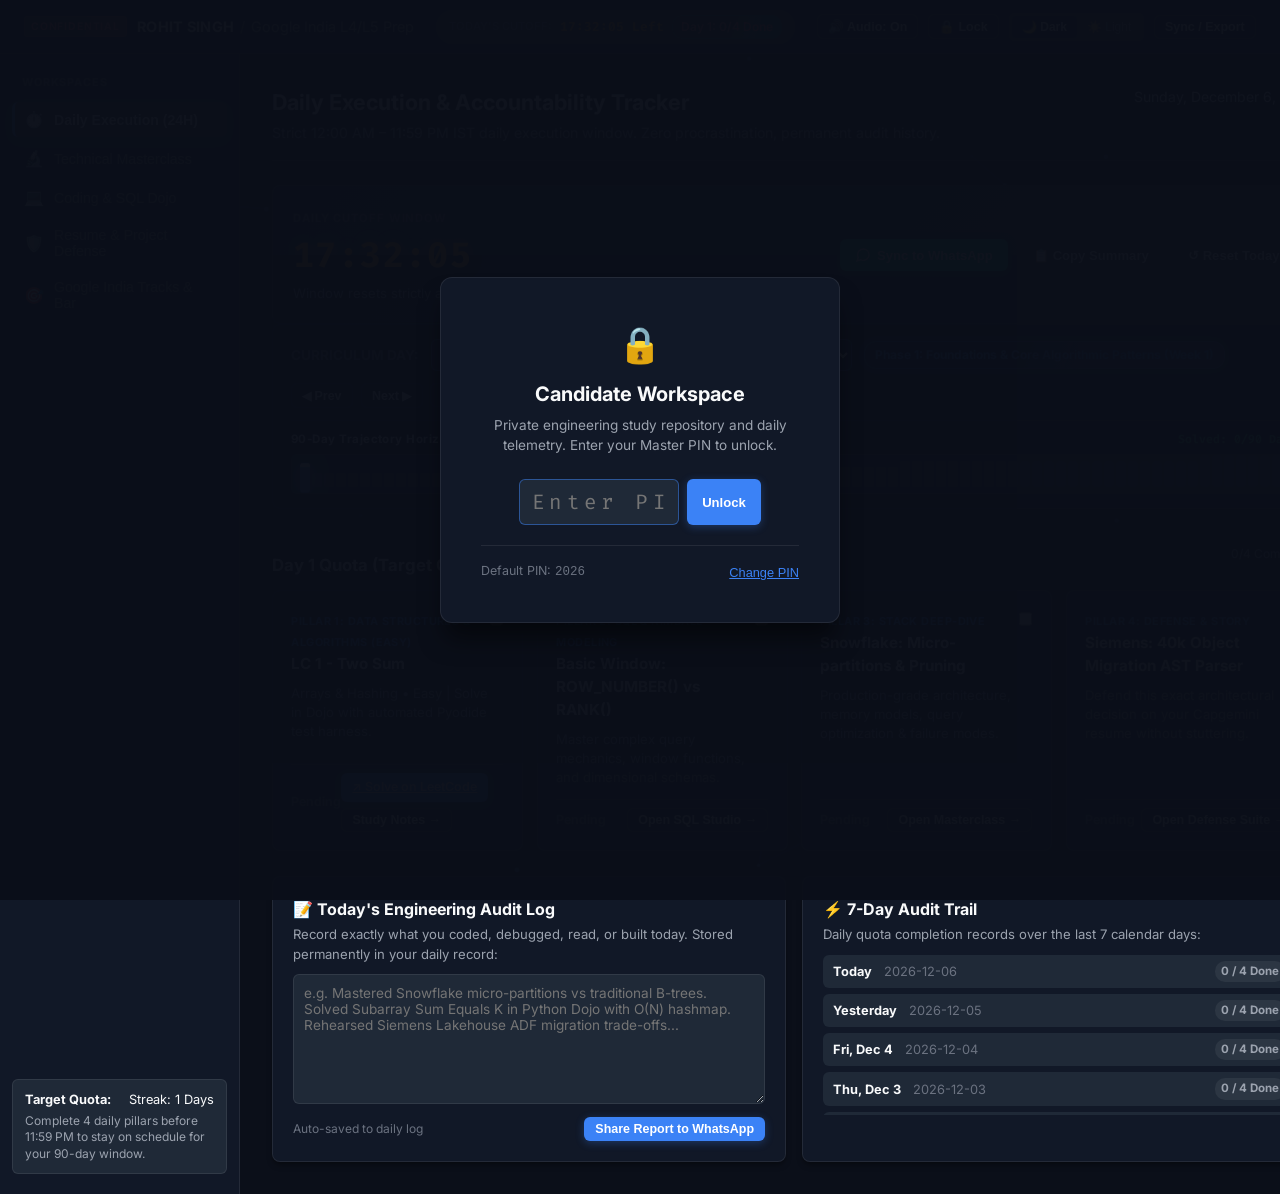
==== google-l5-prep/index.html @ acd35969 "feat: add innovative ambient mesh canvas, 3D card tilt & spotlight physics, magnetic buttons, Web Au" ====
<!DOCTYPE html>
<html lang="en">
<head>
  <meta charset="UTF-8">
  <meta name="viewport" content="width=device-width, initial-scale=1.0">
  <title>Engineering Workspace & Google India Prep | Confidential</title>
  <meta name="description" content="Confidential Data Engineering Preparation & Daily Accountability Workspace.">
  <link rel="preconnect" href="https://fonts.googleapis.com">
  <link rel="preconnect" href="https://fonts.gstatic.com" crossorigin>
  <link href="https://fonts.googleapis.com/css2?family=Fira+Code:wght@400;500;600&family=Inter:wght@400;500;600;700&display=swap" rel="stylesheet">
  <link rel="stylesheet" href="css/styles.css">
</head>
<body class="theme-dark">

  <!-- 🌌 HIGH-PERFORMANCE INTERACTIVE AMBIENT MESH & PARTICLES CANVAS -->
  <canvas id="ambientMeshCanvas" class="ambient-mesh-canvas"></canvas>
  <canvas id="burstFxCanvas" class="burst-fx-canvas"></canvas>

  <!-- 🔒 MINIMALIST SECURITY GATE (Client-Side Master PIN) -->
  <div id="securityGateModal" class="security-overlay" style="display:none;">
    <div class="security-card">
      <div class="security-lock-icon">🔒</div>
      <h1 class="security-title">Candidate Workspace</h1>
      <p class="security-desc">Private engineering study repository and daily telemetry. Enter your Master PIN to unlock.</p>
      
      <div class="pin-entry-row">
        <input type="password" id="inputSecurityPin" class="security-pin-input" maxlength="8" placeholder="Enter PIN" autocomplete="off" autofocus />
        <button class="btn btn-primary" id="btnUnlockPortal" onclick="app.submitSecurityPin()">Unlock</button>
      </div>
      <div id="pinErrorMessage" class="pin-error-text" style="display:none;">Invalid Master PIN. Please try again.</div>

      <div class="security-footer-row">
        <span>Default PIN: <code>2026</code></span>
        <button class="text-link-btn" onclick="app.changeMasterPin()">Change PIN</button>
      </div>
    </div>
  </div>

  <!-- Top Application Bar -->
  <header class="topbar">
    <div class="brand">
      <div class="brand-badge">CONFIDENTIAL</div>
      <div class="brand-text">
        <span class="brand-title">ROHIT SINGH</span>
        <span class="brand-sep">/</span>
        <span class="brand-sub">Google India L4/L5 Prep</span>
      </div>
    </div>

    <div class="topbar-center">
      <div class="accountability-clock-pill" title="Daily Cutoff: 11:59:59 PM IST">
        <span class="clock-label">TODAY'S CUTOFF:</span>
        <span class="clock-time" id="topbarCountdownClock">--:--:--</span>
        <span class="clock-status" id="topbarTargetStatus">0/4 Done</span>
      </div>
    </div>

    <div class="topbar-actions">
      <button class="btn btn-sm btn-outline btn-magnetic sound-toggle-btn" id="btnSoundToggle" onclick="app.toggleSound()" title="Toggle Web Audio Haptics">
        🔊 Audio: On
      </button>

      <button class="btn btn-sm btn-outline btn-magnetic" id="btnQuickLock" onclick="app.lockApp()" title="Instantly Lock Screen (Disguise Tab)">
        🔒 Lock
      </button>

      <div class="theme-toggle-group">
        <button class="theme-btn active" id="btnThemeDark" onclick="app.setTheme('dark')">🌙 Dark</button>
        <button class="theme-btn" id="btnThemeLight" onclick="app.setTheme('light')">☀️ Light</button>
      </div>

      <button class="btn btn-sm btn-outline btn-magnetic" id="btnSyncModal" title="Backup or Restore Progress">
        Sync / Export
      </button>
    </div>
  </header>

  <!-- Main App Layout -->
  <div class="app-layout">
    <!-- Sidebar Navigation (5 Clean Workspaces) -->
    <aside class="sidebar">
      <nav class="nav-menu">
        <div class="nav-indicator-pill" id="navIndicatorPill"></div>
        <div class="nav-label">WORKSPACES</div>
        <button class="nav-item active" data-tab="tracker">
          <span class="nav-icon">⏱️</span>
          <span>Daily Execution (24H)</span>
        </button>
        <button class="nav-item" data-tab="curriculum">
          <span class="nav-icon">🔬</span>
          <span>Technical Masterclass</span>
        </button>
        <button class="nav-item" data-tab="practice">
          <span class="nav-icon">💻</span>
          <span>Coding & SQL Dojo</span>
        </button>
        <button class="nav-item" data-tab="defense">
          <span class="nav-icon">🛡️</span>
          <span>Resume & Project Defense</span>
        </button>
        <button class="nav-item" data-tab="roles">
          <span class="nav-icon">🎯</span>
          <span>Google India Tracks & Bar</span>
        </button>
      </nav>

      <div class="sidebar-footer">
        <div class="footer-accountability-card">
          <div class="footer-accountability-header">
            <strong>Target Quota:</strong>
            <span id="footerStreakDisplay">Streak: 1 Day</span>
          </div>
          <p class="footer-accountability-text">Complete 4 daily pillars before 11:59 PM to stay on schedule for your 90-day window.</p>
        </div>
      </div>
    </aside>

    <!-- Main Content Area -->
    <main class="main-content">

      <!-- ==================================================== -->
      <!-- 1. WORKSPACE: DAILY 24H ACCOUNTABILITY & AUDIT -->
      <!-- ==================================================== -->
      <section id="view-tracker" class="content-view active">
        <div class="section-header">
          <div>
            <h1 class="section-title">Daily Execution & Accountability Tracker</h1>
            <p class="section-subtitle">Strict 12:00 AM – 11:59 PM IST daily execution window. Zero procrastination, permanent audit history.</p>
          </div>
          <div class="section-meta">
            <span class="status-indicator" id="trackerDateDisplay">Loading Date...</span>
          </div>
        </div>

        <!-- Accountability Hero Countdown -->
        <div class="card countdown-banner-card">
          <div class="countdown-banner-content">
            <div class="countdown-banner-meta">
              <span class="countdown-eyebrow">DAILY CUTOFF WINDOW</span>
              <h2 class="countdown-clock-digits" id="dailyCountdownClock">--:--:--</h2>
              <p class="countdown-clock-sub" id="countdownUrgencyMessage">Window resets strictly at 11:59:59 PM IST tonight.</p>
            </div>
            <div class="countdown-banner-actions">
              <button class="btn btn-whatsapp btn-magnetic" onclick="app.shareDailyProgressWhatsApp()" title="Sync Today's Progress to WhatsApp">
                <svg width="16" height="16" viewBox="0 0 24 24" fill="none" stroke="currentColor" stroke-width="2"><path d="M21 11.5a8.38 8.38 0 0 1-.9 3.8 8.5 8.5 0 0 1-7.6 4.7 8.38 8.38 0 0 1-3.8-.9L3 21l1.9-5.7a8.38 8.38 0 0 1-.9-3.8 8.5 8.5 0 0 1 4.7-7.6 8.38 8.38 0 0 1 3.8-.9h.5a8.48 8.48 0 0 1 8 8v.5z"></path></svg>
                <span>Sync to WhatsApp</span>
              </button>
              <button class="btn btn-outline btn-magnetic" onclick="app.copyDailySummary()">
                📋 Copy Summary
              </button>
              <button class="btn btn-outline btn-magnetic" onclick="app.resetTodayTargets()">
                ↺ Reset Today
              </button>
            </div>
          </div>
        </div>

        <!-- 90-Day Interactive Progression Bar & Trajectory Horizon -->
        <div class="day-selector-card">
          <div class="day-selector-top-row">
            <div class="day-selector-left">
              <span style="font-weight: 700; font-size: 0.85rem; color: var(--text-subtle);">CURRICULUM DAY:</span>
              <select id="daySelectDropdown" class="day-select-dropdown" onchange="app.changeSelectedDay(this.value)">
                <!-- Days 1 to 90 options populated dynamically -->
              </select>
              <span class="phase-pill-badge" id="currentPhaseBadge">Phase 1: Foundations (Week 1)</span>
            </div>
            <div class="day-selector-nav">
              <button class="btn btn-sm btn-outline btn-magnetic" id="btnPrevDay" onclick="app.navigateDay(-1)" title="Previous Day">◀ Prev</button>
              <button class="btn btn-sm btn-outline btn-magnetic" id="btnNextDay" onclick="app.navigateDay(1)" title="Next Day">Next ▶</button>
              <button class="btn btn-sm btn-outline btn-magnetic" onclick="app.jumpToCurrentDay()">Today</button>
            </div>
          </div>
          <!-- 90-Day Interactive Horizon Track -->
          <div class="horizon-track-wrapper">
            <div class="horizon-track-header">
              <span class="horizon-title">90-Day Trajectory Horizon <span class="horizon-hint">(Hover or click any node to fast-travel)</span></span>
              <span class="horizon-stats" id="horizonStats">Solved: 0/90 Days</span>
            </div>
            <div class="horizon-timeline-container" id="horizonTimelineContainer">
              <!-- Rendered dynamically -->
            </div>
          </div>
        </div>

        <!-- 4 Daily Mandatory Pillars -->
        <div style="display:flex; justify-content:space-between; align-items:center; margin-bottom: 0.75rem;">
          <h2 class="subsection-title" id="dailyPillarsHeader" style="margin-bottom:0;">Day 1 Quota (Target Completion Before 11:59 PM)</h2>
          <span style="font-size:0.75rem; color:var(--text-subtle);" id="dayCompletionSummary">0/4 Completed</span>
        </div>
        <div class="pillars-grid">
          <!-- Pillar 1 -->
          <div class="pillar-card" id="pillarCard1">
            <div class="pillar-top">
              <div>
                <span class="pillar-category" id="pillarCategory1">Pillar 1: Data Structures & Algorithms</span>
                <h3 class="pillar-title" id="pillarTitle1">LC 1 - Two Sum</h3>
              </div>
              <input type="checkbox" id="checkPillar1" class="pillar-check" onchange="app.togglePillar(1)">
            </div>
            <p class="pillar-desc" id="pillarDesc1">Arrays & Hashing • Easy | Fundamental lookup pattern for in-memory joins.</p>
            <div class="pillar-bottom">
              <span class="pillar-state" id="pillarStatus1">Pending</span>
              <div style="display:flex; gap:6px; flex-wrap:wrap;">
                <a id="pillarLeetCodeBtn1" href="https://leetcode.com/problems/two-sum/" target="_blank" rel="noopener noreferrer" class="btn btn-sm btn-primary">↗ Solve on LeetCode</a>
                <button class="btn btn-sm btn-outline" onclick="app.openDojoForCurrentDay()">Study Notes →</button>
              </div>
            </div>
          </div>

          <!-- Pillar 2 -->
          <div class="pillar-card" id="pillarCard2">
            <div class="pillar-top">
              <div>
                <span class="pillar-category" id="pillarCategory2">Pillar 2: SQL & Kimball Modeling</span>
                <h3 class="pillar-title" id="pillarTitle2">User Sessionization</h3>
              </div>
              <input type="checkbox" id="checkPillar2" class="pillar-check" onchange="app.togglePillar(2)">
            </div>
            <p class="pillar-desc" id="pillarDesc2">Window Functions | LAG + Cumulative SUM 30-min inactivity session boundary detection.</p>
            <div class="pillar-bottom">
              <span class="pillar-state" id="pillarStatus2">Pending</span>
              <button class="btn btn-sm btn-outline" onclick="app.openSqlForCurrentDay()">Open SQL Studio →</button>
            </div>
          </div>

          <!-- Pillar 3 -->
          <div class="pillar-card" id="pillarCard3">
            <div class="pillar-top">
              <div>
                <span class="pillar-category" id="pillarCategory3">Pillar 3: Stack Deep-Dive</span>
                <h3 class="pillar-title" id="pillarTitle3">Snowflake: Micro-partitions & Pruning</h3>
              </div>
              <input type="checkbox" id="checkPillar3" class="pillar-check" onchange="app.togglePillar(3)">
            </div>
            <p class="pillar-desc" id="pillarDesc3">First-principles storage architecture: 50-500MB immutable columnar storage & metadata skipping.</p>
            <div class="pillar-bottom">
              <span class="pillar-state" id="pillarStatus3">Pending</span>
              <button class="btn btn-sm btn-outline" onclick="app.switchTab('curriculum')">Open Masterclass →</button>
            </div>
          </div>

          <!-- Pillar 4 -->
          <div class="pillar-card" id="pillarCard4">
            <div class="pillar-top">
              <div>
                <span class="pillar-category" id="pillarCategory4">Pillar 4: Defense & Story</span>
                <h3 class="pillar-title" id="pillarTitle4">Siemens: 40k Object Migration AST Parser</h3>
              </div>
              <input type="checkbox" id="checkPillar4" class="pillar-check" onchange="app.togglePillar(4)">
            </div>
            <p class="pillar-desc" id="pillarDesc4">Defend automated Python AST SQL translation, schema drift CI/CD, and zero-loss cutover.</p>
            <div class="pillar-bottom">
              <span class="pillar-state" id="pillarStatus4">Pending</span>
              <button class="btn btn-sm btn-outline" onclick="app.switchTab('defense')">Open Defense Suite →</button>
            </div>
          </div>
        </div>

        <!-- Daily Work Log & 7-Day Audit -->
        <div class="tracker-audit-split">
          <div class="card">
            <h3 class="card-title">📝 Today's Engineering Audit Log</h3>
            <p class="card-desc">Record exactly what you coded, debugged, read, or built today. Stored permanently in your daily record:</p>
            <textarea class="audit-textarea" id="dailyLogNotesInput" placeholder="e.g. Mastered Snowflake micro-partitions vs traditional B-trees. Solved Subarray Sum Equals K in Python Dojo with O(N) hashmap. Rehearsed Siemens Lakehouse ADF migration trade-offs..." oninput="app.saveDailyLogNotes()"></textarea>
            <div class="audit-textarea-footer">
              <span class="audit-save-indicator" id="dailyLogSaveStatus">Auto-saved to daily log</span>
              <button class="btn btn-sm btn-primary" onclick="app.shareDailyProgressWhatsApp()">Share Report to WhatsApp</button>
            </div>
          </div>

          <div class="card">
            <h3 class="card-title">⚡ 7-Day Audit Trail</h3>
            <p class="card-desc">Daily quota completion records over the last 7 calendar days:</p>
            <div class="audit-history-list" id="accountabilityHistoryList"></div>
          </div>
        </div>
      </section>

      <!-- ==================================================== -->
      <!-- 2. WORKSPACE: TECHNICAL MASTERCLASS (THE REAL STACK) -->
      <!-- ==================================================== -->
      <section id="view-curriculum" class="content-view">
        <div class="section-header">
          <div>
            <h1 class="section-title">Core Technical Masterclass (Defend Your Actual Stack)</h1>
            <p class="section-subtitle">Deep, production-grade first-principles architecture. Understand memory, storage, query execution, and failure modes.</p>
          </div>
        </div>

        <!-- Masterclass Category Switcher -->
        <div class="category-pill-bar">
          <button class="cat-pill active" onclick="app.filterMasterclass('all')">All Modules</button>
          <button class="cat-pill" onclick="app.filterMasterclass('snowflake')">Snowflake Internals</button>
          <button class="cat-pill" onclick="app.filterMasterclass('spark')">Apache Spark & PySpark</button>
          <button class="cat-pill" onclick="app.filterMasterclass('azure')">Azure ADF & ADLS Gen2</button>
          <button class="cat-pill" onclick="app.filterMasterclass('gcp')">Google BigQuery & Dataflow</button>
          <button class="cat-pill" onclick="app.filterMasterclass('kimball')">Kimball Data Modeling</button>
        </div>

        <div class="masterclass-container" id="masterclassContainer"></div>
      </section>

      <!-- ==================================================== -->
      <!-- 3. WORKSPACE: CODING & SQL DOJO -->
      <!-- ==================================================== -->
      <section id="view-practice" class="content-view">
        <div class="section-header">
          <div>
            <h1 class="section-title">Google Coding & SQL Workbench</h1>
            <p class="section-subtitle">Curated Google LeetCode problem bank with direct links to official problems, optimal Python 3 solutions, and follow-up traps.</p>
          </div>
        </div>

        <!-- Practice Mode Switcher -->
        <div class="category-pill-bar" style="margin-bottom: 1.25rem;">
          <button class="cat-pill active" id="btnTabDsa" onclick="app.switchPracticeMode('dsa')">Python Algorithms (28 LeetCode Google)</button>
          <button class="cat-pill" id="btnTabSql" onclick="app.switchPracticeMode('sql')">Advanced SQL Studio (10 Challenges)</button>
          <button class="cat-pill" id="btnTabCurriculum" onclick="app.switchPracticeMode('curriculum')">🗓️ Full 90-Day Curriculum Map (Days 1–90)</button>
        </div>

        <!-- Python DSA Workbench -->
        <div id="practiceDsaWorkspace" class="workbench-split">
          <div class="workbench-list-panel">
            <div style="margin-bottom: 10px;">
              <select id="dsaCategoryFilter" class="day-select-dropdown" style="width:100%; font-size:0.78rem;" onchange="app.filterDsaByCategory(this.value)">
                <option value="all">All Patterns (28 Problems)</option>
                <option value="Arrays & Hashing">Arrays & Hashing (4)</option>
                <option value="Prefix Sums">Prefix Sums (1)</option>
                <option value="Two Pointers">Two Pointers (3)</option>
                <option value="Sliding Window">Sliding Window (3)</option>
                <option value="Stack">Stack & Monotonic Stack (3)</option>
                <option value="Binary Search">Binary Search (2)</option>
                <option value="Linked List">Linked List (4)</option>
                <option value="Design & Data Structures">Design & Cache (1)</option>
                <option value="Intervals">Intervals (2)</option>
                <option value="Heaps">Heaps & Priority Queues (2)</option>
                <option value="Graphs & DAGs">Graphs & DAGs (3)</option>
                <option value="Dynamic Programming">Dynamic Programming (1)</option>
              </select>
            </div>
            <div id="dsaProblemList"></div>
          </div>
          <div class="workbench-editor-panel" id="dsaWorkspace">
            <div class="empty-state">Select a problem on the left to begin coding.</div>
          </div>
        </div>

        <!-- SQL Workbench -->
        <div id="practiceSqlWorkspace" class="workbench-split" style="display:none;">
          <div class="workbench-list-panel" id="sqlProblemList"></div>
          <div class="workbench-editor-panel" id="sqlWorkspace">
            <div class="empty-state">Select an SQL challenge on the left.</div>
          </div>
        </div>

        <!-- 90-Day Curriculum Matrix View -->
        <div id="practiceCurriculumWorkspace" style="display:none;">
          <div class="curriculum-filter-bar">
            <input type="text" id="curriculumSearchInput" class="curriculum-search-input" placeholder="Search by LeetCode problem, SQL topic, or keyword..." oninput="app.filterCurriculumTable()">
            <div style="display:flex; gap:8px; flex-wrap:wrap;">
              <button class="cat-pill active" id="btnPhaseAll" onclick="app.filterCurriculumPhase('all')">All 90 Days</button>
              <button class="cat-pill" id="btnPhase1" onclick="app.filterCurriculumPhase(1)">Phase 1 (1–25)</button>
              <button class="cat-pill" id="btnPhase2" onclick="app.filterCurriculumPhase(2)">Phase 2 (26–50)</button>
              <button class="cat-pill" id="btnPhase3" onclick="app.filterCurriculumPhase(3)">Phase 3 (51–75)</button>
              <button class="cat-pill" id="btnPhase4" onclick="app.filterCurriculumPhase(4)">Phase 4 (76–90)</button>
            </div>
          </div>
          <div class="curriculum-table-container">
            <table class="curriculum-table">
              <thead>
                <tr>
                  <th style="width:50px;">Day</th>
                  <th style="width:120px;">Phase</th>
                  <th>LeetCode Target & Pattern</th>
                  <th>SQL Challenge</th>
                  <th>Lakehouse / System Design</th>
                  <th style="width:100px;">Action</th>
                </tr>
              </thead>
              <tbody id="curriculumTableBody"></tbody>
            </table>
          </div>
        </div>
      </section>

      <!-- ==================================================== -->
      <!-- 4. WORKSPACE: RESUME & PROJECT DEFENSE -->
      <!-- ==================================================== -->
      <section id="view-defense" class="content-view">
        <div class="section-header">
          <div>
            <h1 class="section-title">Google ATS Resume & Real Project Defense</h1>
            <p class="section-subtitle">1-Page Google ATS formatted resume and rigorous technical interview defense scripts for Siemens Energy and Coca-Cola.</p>
          </div>
          <button class="btn btn-sm btn-outline" onclick="app.copyAtsResumeText()">Copy 1-Page ATS Resume</button>
        </div>

        <div class="defense-split">
          <!-- Left: 1-Page Google ATS Resume Paper -->
          <div class="card resume-card">
            <h2 class="card-title">Rohit Singh — 1-Page Google ATS Resume</h2>
            <p class="card-desc">Formatted with Google's official XYZ formula. Zero fluff, quantifiable metrics.</p>

            <div class="ats-paper" id="atsResumePaper">
              <div class="ats-header">
                <h2 class="ats-name">ROHIT SINGH</h2>
                <div class="ats-contact">
                  <span>Bengaluru, India</span> • 
                  <span>rohitsingh.dev@gmail.com</span> • 
                  <span>linkedin.com/in/rohit-singh</span> • 
                  <span>github.com/rohitgit1</span>
                </div>
              </div>

              <div class="ats-section">
                <div class="ats-section-title">PROFESSIONAL SUMMARY</div>
                <p class="ats-text">Cloud & Big Data Engineer with 4+ years architecting enterprise analytical lakehouses, distributed data pipelines, and petabyte-scale cloud warehouses across Azure, Snowflake, Databricks, and GCP. Proven track record migrating 40,000+ database objects, cutting pipeline compute costs by 32%, and accelerating BI query SLAs by 85%.</p>
              </div>

              <div class="ats-section">
                <div class="ats-section-title">TECHNICAL SKILLS</div>
                <div class="ats-skills-line"><strong>Languages:</strong> Python (PySpark, Pandas, NumPy), SQL (Snowflake, BigQuery, PostgreSQL), Bash</div>
                <div class="ats-skills-line"><strong>Cloud & Big Data:</strong> Apache Spark, Databricks, Google BigQuery, Snowflake, Azure Data Factory (ADF), Cloud Composer (Airflow), GCS, ADLS Gen2</div>
                <div class="ats-skills-line"><strong>Data Engineering:</strong> Kimball Star Schema, SCD Type 1/2, Dataform, dbt Cloud, CI/CD, Partition Pruning, Key Salting</div>
              </div>

              <div class="ats-section">
                <div class="ats-section-title">WORK EXPERIENCE</div>
                <div class="ats-job-header">
                  <strong>Capgemini India</strong> — <em>Associate Consultant (Insights & Data)</em>
                  <span class="ats-date">Aug 2021 – Present</span>
                </div>

                <div class="ats-project-subhead">Project 1: Siemens Energy — Next-Gen Analytics Lakehouse (Azure Databricks + Snowflake)</div>
                <ul class="ats-bullet-list">
                  <li>Migrated 40,000+ database objects and 250+ analytical schemas from legacy SAP HANA/SQL Server to Snowflake using automated Python AST parsers and CI/CD pipelines with zero data loss.</li>
                  <li>Engineered multi-hop Bronze-to-Silver PySpark pipelines on Azure Databricks processing 15M+ daily supply-chain events with automated schema drift detection.</li>
                  <li>Reduced monthly Databricks compute costs by 32% ($14,000/mo savings) by tuning shuffle partitions, enabling Adaptive Query Execution (AQE), and mitigating join skew with key salting.</li>
                  <li>Architected Snowflake cluster keys on high-cardinality transaction tables, reducing average executive dashboard query latency from 28s to 3.2s via 88% micro-partition pruning.</li>
                </ul>

                <div class="ats-project-subhead" style="margin-top:10px;">Project 2: The Coca-Cola Company — Global BI Migration & Ingestion Framework</div>
                <ul class="ats-bullet-list">
                  <li>Architected metadata-driven ingestion framework using Azure Data Factory (ADF) orchestrating 40+ parameterized pipelines ingesting 12TB+ monthly commercial sales data.</li>
                  <li>Engineered modular 3-tier dbt Cloud transformation models (Staging, Intermediate, Marts) implementing Kimball dimensional Star Schemas and automated schema tests.</li>
                  <li>Automated daily pipeline monitoring and alert webhooks via Azure Monitor and Python, slashing pipeline MTTR (Mean Time to Resolution) from 4 hours to under 25 minutes.</li>
                </ul>
              </div>

              <div class="ats-section">
                <div class="ats-section-title">EDUCATION</div>
                <div class="ats-job-header">
                  <strong>Pranveer Singh Institute of Technology (PSIT), Kanpur</strong>
                  <span class="ats-date">2017 – 2021</span>
                </div>
                <div class="ats-text">Bachelor of Technology (B.Tech) in Computer Science & Engineering</div>
              </div>
            </div>
          </div>

          <!-- Right: Project Interrogation Defense Q&A -->
          <div class="card defense-card">
            <h2 class="card-title">Interviewer Technical Defense Scripts</h2>
            <p class="card-desc">Exact questions interviewers ask to probe if you understand the internals or just used the tools:</p>
            <div id="projectDefenseContainer" class="defense-qa-container"></div>
          </div>
        </div>
      </section>

      <!-- ==================================================== -->
      <!-- 5. WORKSPACE: GOOGLE INDIA TRACKS & EVALUATION BAR -->
      <!-- ==================================================== -->
      <section id="view-roles" class="content-view">
        <div class="section-header">
          <div>
            <h1 class="section-title">Google India Hiring Tracks & Evaluation Criteria</h1>
            <p class="section-subtitle">Real, factual breakdown of roles matching a 4-year data consultant background in Bangalore, Hyderabad, Pune, and Gurgaon.</p>
          </div>
        </div>

        <div class="roles-clean-grid" id="rolesCleanGrid"></div>
      </section>

    </main>
  </div>

  <!-- Sync & Backup Modal -->
  <div class="modal-backdrop" id="syncModal">
    <div class="modal-box">
      <div class="modal-header">
        <h2 class="modal-title">Sync & Export Workspace State</h2>
        <button class="modal-close" id="btnCloseSyncModal">&times;</button>
      </div>
      <div class="modal-body">
        <p class="card-desc">Transfer your solved problems, daily notes, and audit history between your corporate office laptop and personal machine without external servers.</p>
        
        <div class="sync-actions-grid">
          <div class="sync-action-box">
            <h3>Export Progress</h3>
            <p>Download your entire state as a lightweight JSON file.</p>
            <button class="btn btn-primary" id="btnExportJson">Download Backup JSON</button>
          </div>

          <div class="sync-action-box">
            <h3>Import Progress</h3>
            <p>Restore state from a previously saved JSON export.</p>
            <input type="file" id="importFileInput" accept=".json" style="display: none;">
            <button class="btn btn-outline" id="btnTriggerImport">Choose File & Restore</button>
          </div>
        </div>
      </div>
    </div>
  </div>

  <!-- Scripts -->
  <script src="js/data.js"></script>
  <script src="js/app.js"></script>
</body>
</html>
---- google-l5-prep/css/styles.css ----
/* Google India Engineering Workspace & Career Preparation Portal */
/* Design Philosophy: Minimalist, High-Density, Zero-Distraction, Production-Grade */

:root {
  --font-sans: 'Inter', -apple-system, BlinkMacSystemFont, 'Segoe UI', Roboto, sans-serif;
  --font-mono: 'Fira Code', monospace;

  /* Theme Defaults (Dark Mode: Deep Slate / Zinc) */
  --bg-base: #0b0f19;
  --bg-surface: #111827;
  --bg-surface-elevated: #1f2937;
  --bg-surface-hover: #374151;
  --border-subtle: rgba(255, 255, 255, 0.08);
  --border-active: rgba(59, 130, 246, 0.5);

  --text-main: #f9fafb;
  --text-muted: #9ca3af;
  --text-subtle: #6b7280;

  --accent-blue: #3b82f6;
  --accent-green: #10b981;
  --accent-yellow: #f59e0b;
  --accent-red: #ef4444;

  --radius-sm: 6px;
  --radius-md: 8px;
  --radius-lg: 12px;

  --shadow-card: 0 4px 6px -1px rgba(0, 0, 0, 0.3), 0 2px 4px -2px rgba(0, 0, 0, 0.3);
  --code-bg: #030712;
  --code-text: #67e8f9;
}

/* ☀️ Premier Light Theme */
body.theme-light {
  --bg-base: #f8fafc;
  --bg-surface: #ffffff;
  --bg-surface-elevated: #f1f5f9;
  --bg-surface-hover: #e2e8f0;
  --border-subtle: rgba(0, 0, 0, 0.08);
  --border-active: rgba(37, 99, 235, 0.5);

  --text-main: #0f172a;
  --text-muted: #475569;
  --text-subtle: #94a3b8;

  --accent-blue: #2563eb;
  --accent-green: #059669;
  --accent-yellow: #d97706;
  --accent-red: #dc2626;

  --shadow-card: 0 1px 3px 0 rgba(0, 0, 0, 0.05), 0 1px 2px -1px rgba(0, 0, 0, 0.05);
  --code-bg: #1e293b;
  --code-text: #7dd3fc;
}

* {
  box-sizing: border-box;
  margin: 0;
  padding: 0;
}

body {
  font-family: var(--font-sans);
  background-color: var(--bg-base);
  color: var(--text-main);
  line-height: 1.5;
  font-size: 14px;
  -webkit-font-smoothing: antialiased;
  overflow-x: hidden;
  position: relative;
}

/* 🌌 Ambient Interactive Mesh & Particles Canvas */
.ambient-mesh-canvas {
  position: fixed;
  top: 0;
  left: 0;
  width: 100vw;
  height: 100vh;
  pointer-events: none;
  z-index: 0;
  opacity: 0.85;
  transition: opacity 0.5s ease;
}

body.theme-light .ambient-mesh-canvas {
  opacity: 0.4;
}

/* 🎆 Full-Screen Milestone Celebration FX Canvas */
.burst-fx-canvas {
  position: fixed;
  top: 0;
  left: 0;
  width: 100vw;
  height: 100vh;
  pointer-events: none;
  z-index: 10000;
}

/* Holographic Shimmer Keyframes */
@keyframes holoShimmerSweep {
  0% { background-position: -200% 0; }
  100% { background-position: 200% 0; }
}

@keyframes pulseGlowRing {
  0%, 100% {
    box-shadow: 0 0 0 0 rgba(59, 130, 246, 0.4);
  }
  50% {
    box-shadow: 0 0 0 5px rgba(59, 130, 246, 0);
  }
}

@keyframes cardCascadeIn {
  0% {
    opacity: 0;
    transform: translateY(16px) scale(0.985);
  }
  100% {
    opacity: 1;
    transform: translateY(0) scale(1);
  }
}

/* --- Topbar --- */
.topbar {
  display: flex;
  justify-content: space-between;
  align-items: center;
  height: 54px;
  padding: 0 1.5rem;
  background-color: var(--bg-surface);
  border-bottom: 1px solid var(--border-subtle);
  position: sticky;
  top: 0;
  z-index: 50;
  backdrop-filter: blur(8px);
}

.brand {
  display: flex;
  align-items: center;
  gap: 10px;
}

.brand-badge {
  font-size: 0.65rem;
  font-weight: 700;
  letter-spacing: 0.08em;
  padding: 2px 6px;
  border-radius: 4px;
  background-color: rgba(239, 68, 68, 0.15);
  background-image: linear-gradient(110deg, transparent 20%, rgba(239, 68, 68, 0.3) 45%, transparent 70%);
  background-size: 200% 100%;
  animation: holoShimmerSweep 5s infinite linear;
  color: #f87171;
  border: 1px solid rgba(239, 68, 68, 0.3);
}

.brand-text {
  display: flex;
  align-items: center;
  gap: 6px;
  font-size: 0.9rem;
}

.brand-title {
  font-weight: 700;
  letter-spacing: 0.02em;
}

.brand-sep {
  color: var(--text-subtle);
}

.brand-sub {
  color: var(--text-muted);
}

.accountability-clock-pill {
  display: flex;
  align-items: center;
  gap: 8px;
  background-color: var(--bg-surface-elevated);
  border: 1px solid var(--border-subtle);
  padding: 4px 12px;
  border-radius: 20px;
  font-size: 0.8rem;
  animation: pulseGlowRing 3.5s infinite ease-in-out;
  transition: border-color 0.2s ease, box-shadow 0.2s ease;
}

.accountability-clock-pill:hover {
  border-color: var(--border-active);
  box-shadow: 0 0 15px rgba(59, 130, 246, 0.25);
}

.clock-label {
  color: var(--text-subtle);
  font-weight: 600;
  font-size: 0.7rem;
}

.clock-time {
  font-family: var(--font-mono);
  font-weight: 700;
  color: var(--accent-yellow);
}

.clock-status {
  background-color: rgba(16, 185, 129, 0.15);
  background-image: linear-gradient(110deg, transparent 20%, rgba(16, 185, 129, 0.3) 45%, transparent 70%);
  background-size: 200% 100%;
  animation: holoShimmerSweep 4s infinite linear;
  color: #34d399;
  padding: 2px 8px;
  border-radius: 10px;
  font-weight: 600;
  font-size: 0.75rem;
  border: 1px solid rgba(16, 185, 129, 0.25);
}

.topbar-actions {
  display: flex;
  align-items: center;
  gap: 10px;
}

.sound-toggle-btn {
  font-size: 0.75rem;
  padding: 4px 9px;
  transition: all 0.2s cubic-bezier(0.2, 0.8, 0.2, 1);
}

.sound-toggle-btn.muted {
  opacity: 0.65;
  border-color: rgba(239, 68, 68, 0.3);
  color: #f87171;
}

.theme-toggle-group {
  display: flex;
  background-color: var(--bg-surface-elevated);
  border: 1px solid var(--border-subtle);
  border-radius: var(--radius-sm);
  padding: 2px;
}

.theme-btn {
  background: none;
  border: none;
  color: var(--text-muted);
  padding: 4px 10px;
  font-size: 0.75rem;
  border-radius: 4px;
  cursor: pointer;
  transition: all 0.2s cubic-bezier(0.2, 0.8, 0.2, 1);
}

.theme-btn.active {
  background-color: var(--bg-surface);
  color: var(--text-main);
  font-weight: 600;
  box-shadow: 0 1px 4px rgba(0, 0, 0, 0.2);
}

/* --- Layout --- */
.app-layout {
  display: grid;
  grid-template-columns: 240px 1fr;
  min-height: calc(100vh - 54px);
  position: relative;
  z-index: 10;
}

/* --- Sidebar --- */
.sidebar {
  background-color: var(--bg-surface);
  border-right: 1px solid var(--border-subtle);
  display: flex;
  flex-direction: column;
  justify-content: space-between;
  padding: 1.25rem 0.75rem;
  position: relative;
  z-index: 10;
}

.nav-label {
  font-size: 0.68rem;
  font-weight: 700;
  letter-spacing: 0.08em;
  color: var(--text-subtle);
  padding: 0 10px 8px 10px;
}

.nav-menu {
  display: flex;
  flex-direction: column;
  gap: 4px;
  position: relative;
}

/* 🌊 Fluid Spring Navigation Indicator Pill */
.nav-indicator-pill {
  position: absolute;
  left: 0;
  width: 100%;
  height: 38px;
  background-color: var(--bg-surface-elevated);
  border-radius: var(--radius-sm);
  border-left: 3px solid var(--accent-blue);
  box-shadow: 0 4px 14px rgba(59, 130, 246, 0.15);
  pointer-events: none;
  transition: transform 0.35s cubic-bezier(0.34, 1.56, 0.64, 1), height 0.2s ease, opacity 0.2s ease;
  z-index: 0;
}

.nav-item {
  display: flex;
  align-items: center;
  gap: 10px;
  padding: 8px 12px;
  border-radius: var(--radius-sm);
  background: transparent !important;
  border: none;
  color: var(--text-muted);
  font-size: 0.88rem;
  font-weight: 500;
  text-align: left;
  cursor: pointer;
  transition: color 0.2s ease;
  position: relative;
  z-index: 1;
}

.nav-item:hover {
  color: var(--text-main);
}

.nav-item.active {
  color: var(--text-main);
  font-weight: 600;
  border-left: none;
}

.nav-icon {
  font-size: 1rem;
  transition: transform 0.25s cubic-bezier(0.34, 1.56, 0.64, 1);
}

.nav-item:hover .nav-icon {
  transform: scale(1.15) rotate(3deg);
}

.footer-accountability-card {
  background-color: var(--bg-surface-elevated);
  border: 1px solid var(--border-subtle);
  border-radius: var(--radius-sm);
  padding: 10px 12px;
}

.footer-accountability-header {
  display: flex;
  justify-content: space-between;
  font-size: 0.8rem;
  margin-bottom: 4px;
}

.footer-accountability-text {
  font-size: 0.75rem;
  color: var(--text-muted);
  line-height: 1.4;
}

/* --- Main Content --- */
.main-content {
  padding: 2rem;
  max-width: 1400px;
  margin: 0 auto;
  width: 100%;
}

.content-view {
  display: none;
}

.content-view.active {
  display: block;
}

/* --- Headers & Utilities --- */
.section-header {
  display: flex;
  justify-content: space-between;
  align-items: flex-start;
  margin-bottom: 1.5rem;
  padding-bottom: 1rem;
  border-bottom: 1px solid var(--border-subtle);
}

.section-title {
  font-size: 1.35rem;
  font-weight: 700;
  color: var(--text-main);
  margin-bottom: 4px;
}

.section-subtitle {
  font-size: 0.88rem;
  color: var(--text-muted);
}

.subsection-title {
  font-size: 1.05rem;
  font-weight: 700;
  color: var(--text-main);
  margin: 1.5rem 0 0.85rem 0;
}

.card {
  background-color: var(--bg-surface);
  border: 1px solid var(--border-subtle);
  border-radius: var(--radius-md);
  padding: 1.25rem;
  box-shadow: var(--shadow-card);
  position: relative;
  overflow: hidden;
  transition: transform 0.25s cubic-bezier(0.2, 0.8, 0.2, 1), box-shadow 0.25s ease, border-color 0.25s ease;
  transform-style: preserve-3d;
  will-change: transform;
}

/* 🔦 Cursor-Tracking Spotlight Sheen */
.card::before, .pillar-card::before, .footer-accountability-card::before, .dojo-problem-content::before {
  content: '';
  position: absolute;
  top: 0;
  left: 0;
  right: 0;
  bottom: 0;
  background: radial-gradient(400px circle at var(--mouse-x, -500px) var(--mouse-y, -500px), rgba(59, 130, 246, 0.12), transparent 75%);
  pointer-events: none;
  opacity: 0;
  transition: opacity 0.35s ease;
  z-index: 1;
}

.card:hover::before, .pillar-card:hover::before, .footer-accountability-card:hover::before, .dojo-problem-content:hover::before {
  opacity: 1;
}

body.theme-light .card::before, 
body.theme-light .pillar-card::before,
body.theme-light .footer-accountability-card::before {
  background: radial-gradient(400px circle at var(--mouse-x, -500px) var(--mouse-y, -500px), rgba(37, 99, 235, 0.08), transparent 70%);
}

.card-title {
  font-size: 1rem;
  font-weight: 700;
  color: var(--text-main);
  margin-bottom: 4px;
  position: relative;
  z-index: 2;
}

.card-desc {
  font-size: 0.82rem;
  color: var(--text-muted);
  margin-bottom: 10px;
  position: relative;
  z-index: 2;
}

/* --- Buttons & Micro-Interactions --- */
.btn {
  display: inline-flex;
  align-items: center;
  gap: 6px;
  padding: 7px 14px;
  border-radius: var(--radius-sm);
  font-size: 0.82rem;
  font-weight: 600;
  cursor: pointer;
  border: 1px solid transparent;
  transition: all 0.2s cubic-bezier(0.2, 0.8, 0.2, 1);
  position: relative;
  z-index: 2;
}

/* 🧲 Magnetic Button Physics */
.btn-magnetic {
  transition: transform 0.25s cubic-bezier(0.2, 0.8, 0.2, 1), box-shadow 0.25s ease, background-color 0.2s ease;
  will-change: transform;
}

.btn-primary {
  background-color: var(--accent-blue);
  color: #ffffff;
  box-shadow: 0 2px 8px rgba(59, 130, 246, 0.3);
}

.btn-primary:hover {
  background-color: #2563eb;
  box-shadow: 0 4px 14px rgba(59, 130, 246, 0.5);
}

.btn-outline {
  background: none;
  border-color: var(--border-subtle);
  color: var(--text-main);
}

.btn-outline:hover {
  background-color: var(--bg-surface-elevated);
  border-color: var(--border-active);
  box-shadow: 0 2px 8px rgba(0, 0, 0, 0.15);
}

.btn-sm {
  padding: 4px 10px;
  font-size: 0.78rem;
}

.btn-whatsapp {
  background-color: #10b981;
  color: #ffffff;
  box-shadow: 0 2px 8px rgba(16, 185, 129, 0.3);
}

.btn-whatsapp:hover {
  background-color: #059669;
  box-shadow: 0 4px 14px rgba(16, 185, 129, 0.5);
}

.text-link-btn {
  background: none;
  border: none;
  color: var(--accent-blue);
  text-decoration: underline;
  cursor: pointer;
  font-size: 0.8rem;
}

/* --- 1. DAILY TRACKER --- */
.countdown-banner-card {
  background: linear-gradient(135deg, var(--bg-surface), var(--bg-surface-elevated));
  border: 1px solid var(--border-subtle);
}

.countdown-banner-content {
  display: flex;
  justify-content: space-between;
  align-items: center;
  flex-wrap: wrap;
  gap: 16px;
  position: relative;
  z-index: 2;
}

.countdown-eyebrow {
  font-size: 0.7rem;
  font-weight: 700;
  letter-spacing: 0.08em;
  color: var(--text-subtle);
}

.countdown-clock-digits {
  font-family: var(--font-mono);
  font-size: 2.2rem;
  font-weight: 800;
  color: var(--accent-yellow);
  letter-spacing: 0.04em;
  margin: 2px 0;
  text-shadow: 0 0 15px rgba(245, 158, 11, 0.2);
}

.countdown-clock-sub {
  font-size: 0.82rem;
  color: var(--text-muted);
}

.countdown-banner-actions {
  display: flex;
  gap: 10px;
  flex-wrap: wrap;
}

.pillars-grid {
  display: grid;
  grid-template-columns: repeat(auto-fit, minmax(250px, 1fr));
  gap: 14px;
}

.pillar-card {
  background-color: var(--bg-surface);
  border: 1px solid var(--border-subtle);
  border-radius: var(--radius-md);
  padding: 1.15rem;
  display: flex;
  flex-direction: column;
  justify-content: space-between;
  transition: transform 0.25s cubic-bezier(0.2, 0.8, 0.2, 1), box-shadow 0.25s ease, border-color 0.25s ease, background-color 0.25s ease;
  transform-style: preserve-3d;
  will-change: transform;
  position: relative;
  overflow: hidden;
}

.pillar-card:hover {
  border-color: rgba(59, 130, 246, 0.4);
  box-shadow: 0 8px 24px -4px rgba(0, 0, 0, 0.35), 0 0 14px rgba(59, 130, 246, 0.15);
}

.pillar-card.completed {
  border-color: rgba(16, 185, 129, 0.5);
  background-color: rgba(16, 185, 129, 0.04);
  box-shadow: 0 0 18px rgba(16, 185, 129, 0.12);
}

.pillar-card:nth-child(1) { animation: cardCascadeIn 0.4s cubic-bezier(0.16, 1, 0.3, 1) 0.03s both; }
.pillar-card:nth-child(2) { animation: cardCascadeIn 0.4s cubic-bezier(0.16, 1, 0.3, 1) 0.07s both; }
.pillar-card:nth-child(3) { animation: cardCascadeIn 0.4s cubic-bezier(0.16, 1, 0.3, 1) 0.11s both; }
.pillar-card:nth-child(4) { animation: cardCascadeIn 0.4s cubic-bezier(0.16, 1, 0.3, 1) 0.15s both; }

.pillar-top {
  display: flex;
  justify-content: space-between;
  align-items: flex-start;
  gap: 10px;
  margin-bottom: 8px;
  position: relative;
  z-index: 2;
}

.pillar-category {
  font-size: 0.68rem;
  font-weight: 700;
  text-transform: uppercase;
  color: var(--accent-blue);
  letter-spacing: 0.04em;
}

.pillar-title {
  font-size: 0.95rem;
  font-weight: 700;
  color: var(--text-main);
  margin-top: 2px;
}

.pillar-check {
  width: 20px;
  height: 20px;
  cursor: pointer;
  accent-color: var(--accent-green);
  transition: transform 0.2s cubic-bezier(0.34, 1.56, 0.64, 1);
}

.pillar-check:hover {
  transform: scale(1.25);
}

.pillar-desc {
  font-size: 0.82rem;
  color: var(--text-muted);
  line-height: 1.45;
  margin-bottom: 12px;
  flex-grow: 1;
  position: relative;
  z-index: 2;
}

.pillar-bottom {
  display: flex;
  justify-content: space-between;
  align-items: center;
  border-top: 1px solid var(--border-subtle);
  padding-top: 8px;
  position: relative;
  z-index: 2;
}

.pillar-state {
  font-size: 0.78rem;
  font-weight: 600;
  color: var(--text-subtle);
  transition: color 0.2s ease;
}

.pillar-state.done {
  color: var(--accent-green);
  text-shadow: 0 0 8px rgba(16, 185, 129, 0.4);
}

.tracker-audit-split {
  display: grid;
  grid-template-columns: 1fr 1fr;
  gap: 16px;
  margin-top: 1.5rem;
}

.audit-textarea {
  width: 100%;
  height: 130px;
  background-color: var(--bg-surface-elevated);
  border: 1px solid var(--border-subtle);
  border-radius: var(--radius-sm);
  color: var(--text-main);
  padding: 10px;
  font-family: var(--font-sans);
  font-size: 0.85rem;
  resize: vertical;
}

.audit-textarea:focus {
  outline: none;
  border-color: var(--border-active);
}

.audit-textarea-footer {
  display: flex;
  justify-content: space-between;
  align-items: center;
  margin-top: 8px;
}

.audit-save-indicator {
  font-size: 0.75rem;
  color: var(--text-subtle);
}

.audit-history-list {
  display: flex;
  flex-direction: column;
  gap: 6px;
  max-height: 160px;
  overflow-y: auto;
}

.audit-history-row {
  display: flex;
  justify-content: space-between;
  align-items: center;
  padding: 6px 10px;
  background-color: var(--bg-surface-elevated);
  border-radius: var(--radius-sm);
  font-size: 0.8rem;
}

.audit-badge {
  font-size: 0.72rem;
  font-weight: 700;
  padding: 2px 6px;
  border-radius: 10px;
}

/* --- 2. TECHNICAL MASTERCLASS --- */
.category-pill-bar {
  display: flex;
  gap: 8px;
  flex-wrap: wrap;
  margin-bottom: 1.5rem;
}

.cat-pill {
  background-color: var(--bg-surface);
  border: 1px solid var(--border-subtle);
  border-radius: var(--radius-sm);
  color: var(--text-muted);
  padding: 6px 14px;
  font-size: 0.8rem;
  font-weight: 600;
  cursor: pointer;
  transition: all 0.15s ease;
}

.cat-pill:hover {
  background-color: var(--bg-surface-elevated);
  color: var(--text-main);
}

.cat-pill.active {
  background-color: var(--accent-blue);
  border-color: var(--accent-blue);
  color: #ffffff;
}

.masterclass-container {
  display: flex;
  flex-direction: column;
  gap: 20px;
}

.masterclass-card {
  background-color: var(--bg-surface);
  border: 1px solid var(--border-subtle);
  border-radius: var(--radius-md);
  padding: 1.5rem;
}

.masterclass-card-header {
  margin-bottom: 14px;
  padding-bottom: 10px;
  border-bottom: 1px solid var(--border-subtle);
}

.masterclass-category {
  font-size: 0.7rem;
  font-weight: 700;
  text-transform: uppercase;
  color: var(--accent-blue);
  letter-spacing: 0.05em;
}

.masterclass-title {
  font-size: 1.25rem;
  font-weight: 700;
  color: var(--text-main);
  margin: 4px 0 6px 0;
}

.masterclass-summary {
  font-size: 0.88rem;
  color: var(--text-muted);
}

.masterclass-topics-list {
  display: flex;
  flex-direction: column;
  gap: 12px;
}

.topic-box {
  background-color: var(--bg-surface-elevated);
  border: 1px solid var(--border-subtle);
  border-radius: var(--radius-sm);
  padding: 14px;
}

.topic-box-title {
  font-size: 0.95rem;
  font-weight: 700;
  color: var(--text-main);
  margin-bottom: 6px;
}

.topic-box-content {
  font-size: 0.85rem;
  color: var(--text-muted);
  line-height: 1.6;
  white-space: pre-line;
}

/* --- 3. CODING & SQL WORKBENCH --- */
.workbench-split {
  display: grid;
  grid-template-columns: 320px 1fr;
  gap: 16px;
}

.workbench-list-panel {
  background-color: var(--bg-surface);
  border: 1px solid var(--border-subtle);
  border-radius: var(--radius-md);
  padding: 10px;
  display: flex;
  flex-direction: column;
  gap: 6px;
  max-height: 750px;
  overflow-y: auto;
}

.workbench-item {
  padding: 10px 12px;
  border-radius: var(--radius-sm);
  border: 1px solid transparent;
  cursor: pointer;
  background: none;
  text-align: left;
  transition: all 0.15s ease;
}

.workbench-item:hover {
  background-color: var(--bg-surface-elevated);
}

.workbench-item.active {
  background-color: var(--bg-surface-elevated);
  border-color: var(--border-active);
}

.workbench-item-header {
  display: flex;
  justify-content: space-between;
  align-items: center;
  margin-bottom: 4px;
}

.workbench-item-tag {
  font-size: 0.7rem;
  font-weight: 700;
  color: var(--accent-yellow);
}

.workbench-item-title {
  font-size: 0.88rem;
  font-weight: 600;
  color: var(--text-main);
}

.workbench-editor-panel {
  background-color: var(--bg-surface);
  border: 1px solid var(--border-subtle);
  border-radius: var(--radius-md);
  padding: 1.5rem;
  display: flex;
  flex-direction: column;
  gap: 16px;
}

.problem-header {
  border-bottom: 1px solid var(--border-subtle);
  padding-bottom: 12px;
}

.problem-statement {
  font-size: 0.92rem;
  line-height: 1.6;
  color: var(--text-main);
  background-color: var(--bg-surface-elevated);
  padding: 12px 14px;
  border-radius: var(--radius-sm);
}

.code-editor-area {
  width: 100%;
  height: 260px;
  background-color: var(--code-bg);
  color: var(--code-text);
  font-family: var(--font-mono);
  font-size: 0.85rem;
  padding: 12px;
  border-radius: var(--radius-sm);
  border: 1px solid var(--border-subtle);
  resize: vertical;
}

.code-editor-area:focus {
  outline: none;
  border-color: var(--border-active);
}

.test-output-box {
  background-color: var(--code-bg);
  border: 1px solid var(--border-subtle);
  border-radius: var(--radius-sm);
  padding: 10px 14px;
  font-family: var(--font-mono);
  font-size: 0.8rem;
  color: #a7f3d0;
  white-space: pre-wrap;
  min-height: 60px;
}

/* --- 4. RESUME & DEFENSE --- */
.defense-split {
  display: grid;
  grid-template-columns: 1fr 1fr;
  gap: 16px;
}

.ats-paper {
  background-color: #ffffff;
  color: #111827;
  padding: 24px;
  border-radius: 4px;
  font-size: 0.82rem;
  line-height: 1.45;
  max-height: 720px;
  overflow-y: auto;
  box-shadow: 0 4px 6px -1px rgba(0, 0, 0, 0.1);
}

.ats-header {
  text-align: center;
  border-bottom: 2px solid #111827;
  padding-bottom: 8px;
  margin-bottom: 12px;
}

.ats-name {
  font-size: 1.35rem;
  font-weight: 800;
  letter-spacing: 0.04em;
  color: #111827;
}

.ats-contact {
  font-size: 0.78rem;
  color: #4b5563;
  margin-top: 3px;
}

.ats-section {
  margin-bottom: 12px;
}

.ats-section-title {
  font-size: 0.82rem;
  font-weight: 800;
  letter-spacing: 0.05em;
  color: #111827;
  border-bottom: 1px solid #d1d5db;
  padding-bottom: 2px;
  margin-bottom: 4px;
}

.ats-text, .ats-skills-line {
  font-size: 0.8rem;
  color: #374151;
  margin-bottom: 3px;
}

.ats-job-header {
  display: flex;
  justify-content: space-between;
  font-size: 0.82rem;
  color: #111827;
  margin-bottom: 4px;
}

.ats-date {
  font-size: 0.75rem;
  color: #6b7280;
}

.ats-project-subhead {
  font-size: 0.8rem;
  font-weight: 700;
  color: #1f2937;
  margin: 6px 0 2px 0;
}

.ats-bullet-list {
  margin-left: 16px;
}

.ats-bullet-list li {
  font-size: 0.78rem;
  color: #374151;
  margin-bottom: 3px;
}

.defense-qa-container {
  display: flex;
  flex-direction: column;
  gap: 14px;
  max-height: 720px;
  overflow-y: auto;
}

.defense-group {
  background-color: var(--bg-surface-elevated);
  border: 1px solid var(--border-subtle);
  border-radius: var(--radius-sm);
  padding: 12px 14px;
}

.defense-group-title {
  font-size: 0.95rem;
  font-weight: 700;
  color: var(--accent-yellow);
  margin-bottom: 8px;
}

.qa-card {
  background-color: rgba(0, 0, 0, 0.25);
  border-left: 3px solid var(--accent-red);
  padding: 10px 12px;
  border-radius: 0 4px 4px 0;
  margin-bottom: 8px;
}

.qa-q {
  font-size: 0.85rem;
  font-weight: 700;
  color: #f87171;
  margin-bottom: 4px;
}

.qa-a {
  font-size: 0.82rem;
  color: var(--text-main);
  line-height: 1.5;
}

/* --- 5. GOOGLE ROLES & CRITERIA --- */
.roles-clean-grid {
  display: grid;
  grid-template-columns: repeat(auto-fit, minmax(320px, 1fr));
  gap: 16px;
}

.role-spec-card {
  background-color: var(--bg-surface);
  border: 1px solid var(--border-subtle);
  border-radius: var(--radius-md);
  padding: 1.5rem;
  display: flex;
  flex-direction: column;
  justify-content: space-between;
}

.role-title {
  font-size: 1.15rem;
  font-weight: 700;
  color: var(--text-main);
}

.role-org {
  font-size: 0.8rem;
  color: var(--accent-blue);
  margin-bottom: 8px;
}

.role-comp-box {
  background-color: var(--bg-surface-elevated);
  padding: 8px 12px;
  border-radius: var(--radius-sm);
  font-size: 0.82rem;
  font-weight: 600;
  color: var(--accent-green);
  margin: 10px 0;
}

.role-loops-list {
  margin: 10px 0;
  display: flex;
  flex-direction: column;
  gap: 6px;
}

.loop-item {
  font-size: 0.8rem;
  color: var(--text-muted);
}

.loop-item strong {
  color: var(--text-main);
}

/* --- 🔒 MINIMALIST SECURITY OVERLAY --- */
.security-overlay {
  position: fixed;
  inset: 0;
  z-index: 999999;
  background-color: rgba(11, 15, 25, 0.98);
  display: flex;
  align-items: center;
  justify-content: center;
  padding: 1.5rem;
}

.security-card {
  background-color: var(--bg-surface);
  border: 1px solid var(--border-subtle);
  border-radius: var(--radius-lg);
  padding: 2.5rem;
  max-width: 400px;
  width: 100%;
  text-align: center;
  box-shadow: 0 20px 25px -5px rgba(0, 0, 0, 0.5);
}

.security-lock-icon {
  font-size: 2.2rem;
  margin-bottom: 8px;
}

.security-title {
  font-size: 1.25rem;
  font-weight: 700;
  margin-bottom: 6px;
}

.security-desc {
  font-size: 0.85rem;
  color: var(--text-muted);
  line-height: 1.5;
  margin-bottom: 1.5rem;
}

.pin-entry-row {
  display: flex;
  gap: 8px;
  justify-content: center;
  margin-bottom: 8px;
}

.security-pin-input {
  width: 160px;
  text-align: center;
  font-size: 1.3rem;
  letter-spacing: 0.25em;
  padding: 8px 12px;
  background-color: var(--bg-surface-elevated);
  border: 1px solid var(--border-subtle);
  border-radius: var(--radius-sm);
  color: var(--text-main);
  font-family: var(--font-mono);
}

.security-pin-input:focus {
  outline: none;
  border-color: var(--border-active);
}

.pin-error-text {
  color: var(--accent-red);
  font-size: 0.8rem;
  font-weight: 600;
  margin-bottom: 8px;
}

.security-footer-row {
  display: flex;
  justify-content: space-between;
  align-items: center;
  margin-top: 1.25rem;
  padding-top: 1rem;
  border-top: 1px solid var(--border-subtle);
  font-size: 0.78rem;
  color: var(--text-subtle);
}

/* Modal */
.modal-backdrop {
  position: fixed;
  inset: 0;
  z-index: 1000;
  background-color: rgba(0, 0, 0, 0.7);
  display: none;
  align-items: center;
  justify-content: center;
  padding: 1.5rem;
}

.modal-backdrop.active {
  display: flex;
}

.modal-box {
  background-color: var(--bg-surface);
  border: 1px solid var(--border-subtle);
  border-radius: var(--radius-lg);
  max-width: 500px;
  width: 100%;
  padding: 1.5rem;
}

.modal-header {
  display: flex;
  justify-content: space-between;
  align-items: center;
  margin-bottom: 12px;
}

.modal-title {
  font-size: 1.1rem;
  font-weight: 700;
}

.modal-close {
  background: none;
  border: none;
  font-size: 1.4rem;
  color: var(--text-muted);
  cursor: pointer;
}

.sync-actions-grid {
  display: grid;
  grid-template-columns: 1fr 1fr;
  gap: 12px;
  margin-top: 1rem;
}

.sync-action-box {
  background-color: var(--bg-surface-elevated);
  padding: 12px;
  border-radius: var(--radius-sm);
  display: flex;
  flex-direction: column;
  justify-content: space-between;
  gap: 8px;
}

.sync-action-box h3 {
  font-size: 0.9rem;
}

.sync-action-box p {
  font-size: 0.75rem;
  color: var(--text-muted);
}

/* 90-Day Progression Bar & Trajectory Horizon */
.day-selector-card {
  display: flex;
  flex-direction: column;
  background-color: var(--bg-surface);
  border: 1px solid var(--border-subtle);
  border-radius: var(--radius-md);
  padding: 14px 18px;
  margin-bottom: 1.25rem;
  gap: 12px;
  position: relative;
  overflow: hidden;
  box-shadow: var(--shadow-card);
}

.day-selector-top-row {
  display: flex;
  justify-content: space-between;
  align-items: center;
  flex-wrap: wrap;
  gap: 12px;
  width: 100%;
}

.day-selector-left {
  display: flex;
  align-items: center;
  gap: 12px;
  flex-wrap: wrap;
}

.day-select-dropdown {
  background-color: var(--bg-surface-elevated);
  color: var(--text-main);
  border: 1px solid var(--border-active);
  border-radius: var(--radius-sm);
  padding: 6px 12px;
  font-weight: 700;
  font-size: 0.9rem;
  cursor: pointer;
  outline: none;
  transition: all 0.2s ease;
}

.day-select-dropdown:focus {
  box-shadow: 0 0 10px rgba(59, 130, 246, 0.4);
}

.phase-pill-badge {
  font-size: 0.75rem;
  font-weight: 700;
  padding: 4px 10px;
  border-radius: 12px;
  background-color: rgba(59, 130, 246, 0.15);
  background-image: linear-gradient(110deg, transparent 20%, rgba(59, 130, 246, 0.3) 45%, transparent 70%);
  background-size: 200% 100%;
  animation: holoShimmerSweep 5s infinite linear;
  color: var(--accent-blue);
  border: 1px solid rgba(59, 130, 246, 0.35);
  box-shadow: 0 0 10px rgba(59, 130, 246, 0.15);
}

.day-selector-nav {
  display: flex;
  align-items: center;
  gap: 8px;
}

/* 🌊 90-Day Trajectory Horizon Interactive Track */
.horizon-track-wrapper {
  width: 100%;
  padding-top: 10px;
  border-top: 1px solid var(--border-subtle);
}

.horizon-track-header {
  display: flex;
  justify-content: space-between;
  align-items: center;
  font-size: 0.72rem;
  color: var(--text-subtle);
  margin-bottom: 6px;
}

.horizon-title {
  font-weight: 700;
  letter-spacing: 0.04em;
  color: var(--text-main);
}

.horizon-hint {
  font-weight: 400;
  color: var(--text-muted);
  margin-left: 4px;
}

.horizon-stats {
  font-family: var(--font-mono);
  color: #34d399;
  font-weight: 600;
}

.horizon-timeline-container {
  display: flex;
  align-items: flex-end;
  gap: 2px;
  height: 40px;
  padding: 6px 8px;
  background-color: var(--bg-surface-elevated);
  border: 1px solid var(--border-subtle);
  border-radius: var(--radius-sm);
  overflow-x: auto;
  scrollbar-width: thin;
}

.horizon-bar-node {
  flex: 1 0 10px;
  min-width: 9px;
  height: 12px;
  background-color: rgba(255, 255, 255, 0.12);
  border-radius: 2px;
  cursor: pointer;
  transition: transform 0.25s cubic-bezier(0.34, 1.56, 0.64, 1), background-color 0.2s ease, box-shadow 0.2s ease;
  position: relative;
}

body.theme-light .horizon-bar-node {
  background-color: rgba(0, 0, 0, 0.1);
}

.horizon-bar-node:hover {
  transform: scaleY(2.4) translateY(-2px);
  background-color: var(--accent-blue) !important;
  box-shadow: 0 0 12px var(--accent-blue);
  z-index: 10;
}

.horizon-bar-node.current-selected {
  background-color: #60a5fa !important;
  box-shadow: 0 0 14px rgba(96, 165, 250, 0.95);
  transform: scaleY(2.1) translateY(-1px);
  border-top: 2px solid #ffffff;
  z-index: 5;
}

.horizon-bar-node.solved-day {
  background-color: #10b981 !important;
  box-shadow: 0 0 8px rgba(16, 185, 129, 0.7);
}

/* Phase heights for horizon waveform effect */
.horizon-bar-node[data-phase="1"] { height: 14px; }
.horizon-bar-node[data-phase="2"] { height: 20px; }
.horizon-bar-node[data-phase="3"] { height: 26px; }
.horizon-bar-node[data-phase="4"] { height: 32px; }

/* 90-Day Curriculum Table */
.curriculum-table-container {
  width: 100%;
  overflow-x: auto;
  background-color: var(--bg-surface);
  border: 1px solid var(--border-subtle);
  border-radius: var(--radius-md);
  max-height: 600px;
}

.curriculum-table {
  width: 100%;
  border-collapse: collapse;
  font-size: 0.82rem;
  text-align: left;
}

.curriculum-table th {
  background-color: var(--bg-surface-elevated);
  padding: 10px 14px;
  font-weight: 700;
  color: var(--text-subtle);
  text-transform: uppercase;
  font-size: 0.72rem;
  border-bottom: 1px solid var(--border-subtle);
  position: sticky;
  top: 0;
  z-index: 2;
}

.curriculum-table td {
  padding: 10px 14px;
  border-bottom: 1px solid var(--border-subtle);
  vertical-align: middle;
}

.curriculum-table tr:hover {
  background-color: var(--bg-surface-elevated);
}

.curriculum-table tr.active-day-row {
  background-color: rgba(59, 130, 246, 0.1);
  border-left: 3px solid var(--accent-blue);
}

.curriculum-filter-bar {
  display: flex;
  justify-content: space-between;
  align-items: center;
  margin-bottom: 12px;
  gap: 12px;
  flex-wrap: wrap;
}

.curriculum-search-input {
  background-color: var(--bg-surface-elevated);
  border: 1px solid var(--border-subtle);
  border-radius: var(--radius-sm);
  color: var(--text-main);
  padding: 8px 12px;
  font-size: 0.85rem;
  min-width: 260px;
}

.curriculum-search-input:focus {
  outline: none;
  border-color: var(--border-active);
}

/* Responsiveness */
@media (max-width: 900px) {
  .app-layout {
    grid-template-columns: 1fr;
  }
  .sidebar {
    display: none;
  }
  .tracker-audit-split, .workbench-split, .defense-split {
    grid-template-columns: 1fr;
  }
}
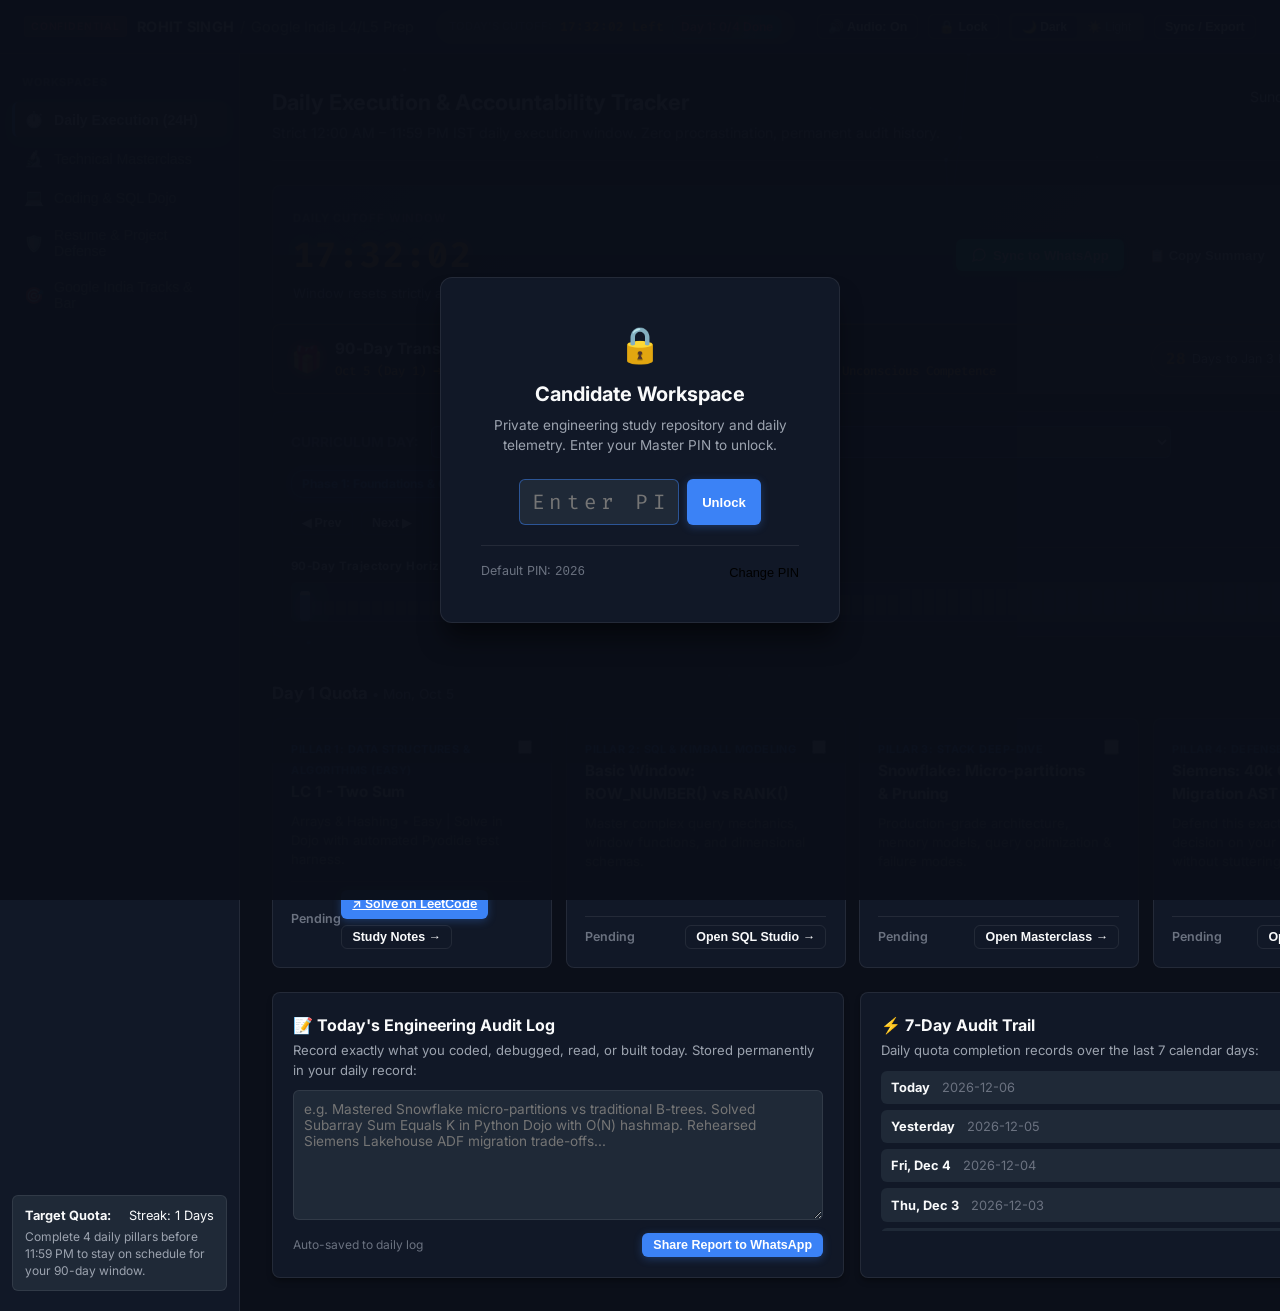
==== commit b5d57403: "feat: align exact 90-day timeline to Oct 5 (Day 1) through Jan 2 (Day 90) with Jan 3 Birthday Celebr" ====
--- a/google-l5-prep/index.html
+++ b/google-l5-prep/index.html
@@ -155,6 +155,22 @@
           </div>
         </div>
 
+        <!-- 🎁 90-Day Birthday Mission Banner -->
+        <div class="card birthday-mission-card">
+          <div class="birthday-mission-content">
+            <div class="birthday-mission-left">
+              <span class="birthday-icon">🎁</span>
+              <div>
+                <div class="birthday-title">90-Day Transformation: The Ultimate Birthday Gift to Yourself</div>
+                <div class="birthday-subtitle">Oct 5 (Day 1) ➔ Jan 2 (Day 90) • Jan 3: Rohit's Birthday &amp; Google L4/L5 Unconscious Competence</div>
+              </div>
+            </div>
+            <div class="birthday-countdown-pill" id="birthdayCountdownPill">
+              <span class="bday-days-left" id="bdayCountdownDays">90</span> Days to Jan 3 Birthday Celebration
+            </div>
+          </div>
+        </div>
+
         <!-- 90-Day Interactive Progression Bar & Trajectory Horizon -->
         <div class="day-selector-card">
           <div class="day-selector-top-row">
--- a/google-l5-prep/css/styles.css
+++ b/google-l5-prep/css/styles.css
@@ -539,10 +539,106 @@
 .text-link-btn {
   background: none;
   border: none;
-  color: var(--accent-blue);
-  text-decoration: underline;
-  cursor: pointer;
   font-size: 0.8rem;
+}
+
+/* 🎁 90-Day Birthday Milestone Banner */
+.birthday-mission-card {
+  background: linear-gradient(135deg, rgba(245, 158, 11, 0.08), rgba(59, 130, 246, 0.08));
+  border: 1px solid rgba(245, 158, 11, 0.35);
+  padding: 12px 18px;
+  margin-bottom: 1.1rem;
+  border-radius: var(--radius-md);
+  box-shadow: 0 4px 18px rgba(245, 158, 11, 0.09);
+  position: relative;
+  overflow: hidden;
+}
+
+.birthday-mission-card::after {
+  content: '';
+  position: absolute;
+  top: 0;
+  left: 0;
+  width: 100%;
+  height: 100%;
+  background: linear-gradient(110deg, transparent 20%, rgba(245, 158, 11, 0.12) 45%, transparent 70%);
+  background-size: 200% 100%;
+  animation: holoShimmerSweep 6s infinite linear;
+  pointer-events: none;
+}
+
+.birthday-mission-content {
+  display: flex;
+  justify-content: space-between;
+  align-items: center;
+  flex-wrap: wrap;
+  gap: 12px;
+  position: relative;
+  z-index: 2;
+}
+
+.birthday-mission-left {
+  display: flex;
+  align-items: center;
+  gap: 12px;
+}
+
+.birthday-icon {
+  font-size: 1.6rem;
+  filter: drop-shadow(0 0 8px rgba(245, 158, 11, 0.5));
+  animation: pulseGlowRing 3s infinite ease-in-out;
+}
+
+.birthday-title {
+  font-size: 0.96rem;
+  font-weight: 700;
+  color: var(--text-main);
+  letter-spacing: 0.02em;
+}
+
+.birthday-subtitle {
+  font-size: 0.78rem;
+  color: var(--accent-yellow);
+  font-family: var(--font-mono);
+  font-weight: 500;
+  margin-top: 2px;
+}
+
+.birthday-countdown-pill {
+  background: var(--bg-surface-elevated);
+  border: 1px solid rgba(245, 158, 11, 0.4);
+  padding: 5px 14px;
+  border-radius: 20px;
+  font-size: 0.78rem;
+  color: var(--text-main);
+  display: flex;
+  align-items: center;
+  gap: 6px;
+  box-shadow: 0 0 10px rgba(245, 158, 11, 0.15);
+}
+
+.bday-days-left {
+  font-family: var(--font-mono);
+  font-weight: 800;
+  color: var(--accent-yellow);
+  font-size: 1rem;
+}
+
+.bday-horizon-flag {
+  font-size: 0.68rem;
+  font-weight: 700;
+  color: #fbbf24;
+  background: rgba(245, 158, 11, 0.15);
+  border: 1px solid rgba(245, 158, 11, 0.45);
+  padding: 2px 6px;
+  border-radius: 4px;
+  margin-left: 6px;
+  white-space: nowrap;
+  animation: holoShimmerSweep 4s infinite linear;
+  display: inline-flex;
+  align-items: center;
+  gap: 3px;
+  box-shadow: 0 0 8px rgba(245, 158, 11, 0.3);
 }
 
 /* --- 1. DAILY TRACKER --- */
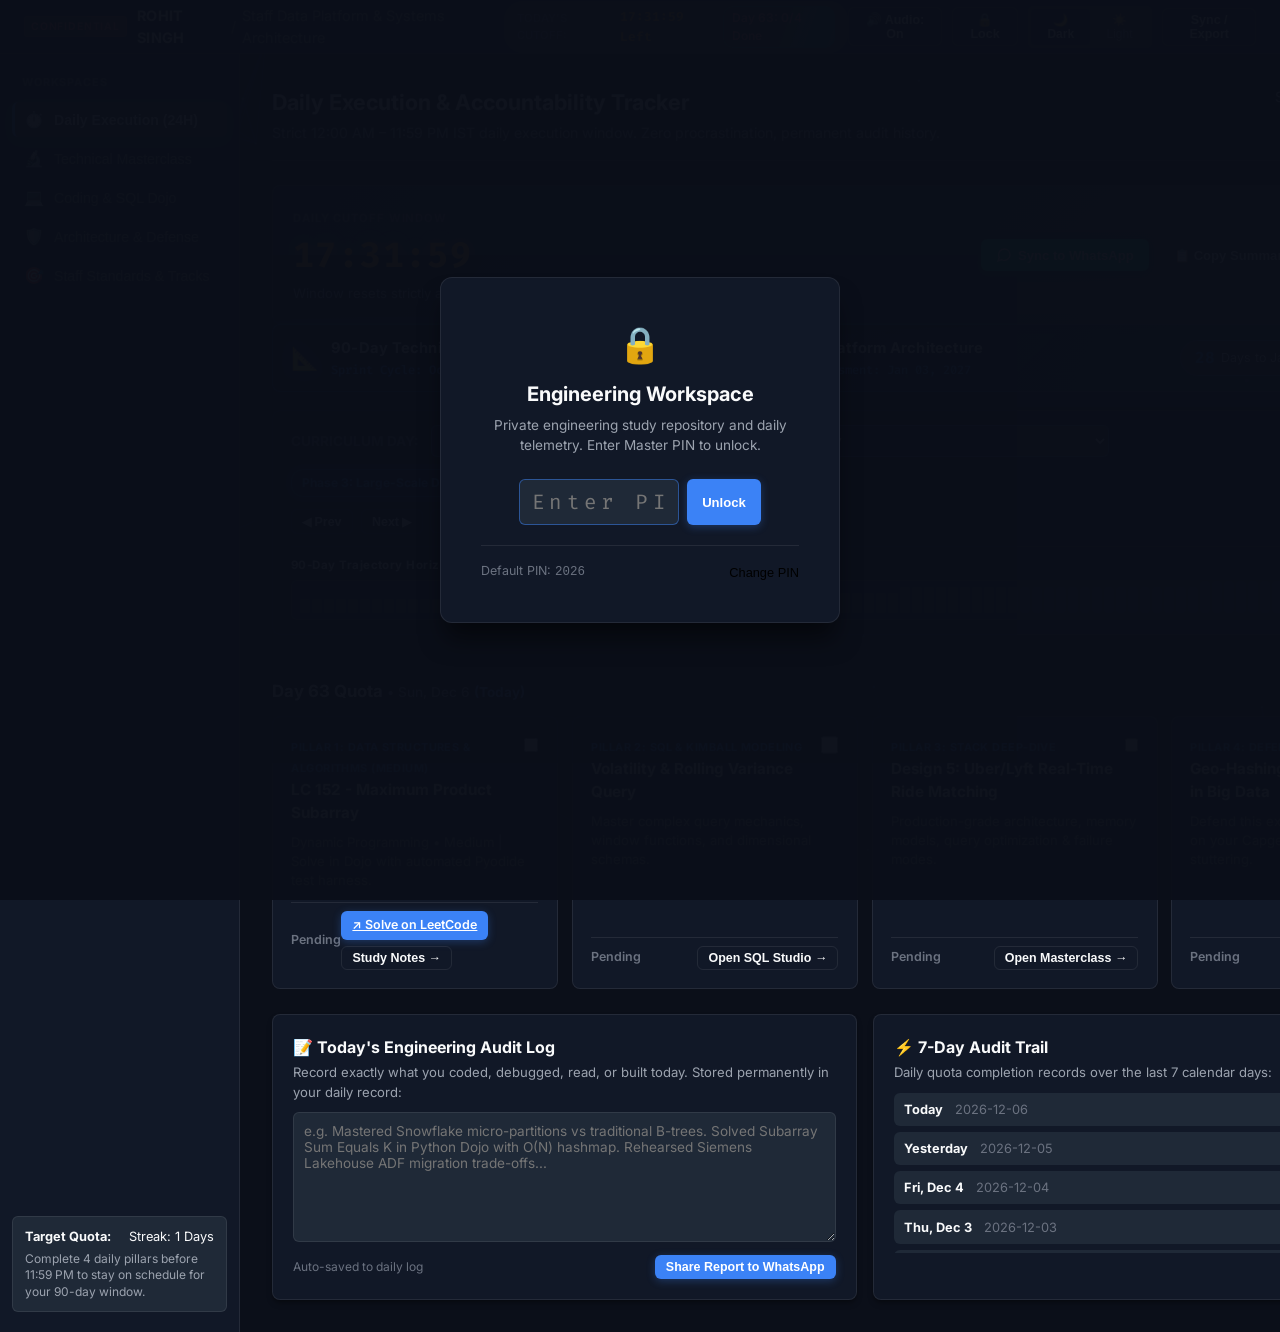
==== commit d77c428e: "feat: refine all headlines to executive-tier engineering standards for office-safe discretion" ====
--- a/google-l5-prep/index.html
+++ b/google-l5-prep/index.html
@@ -3,8 +3,8 @@
 <head>
   <meta charset="UTF-8">
   <meta name="viewport" content="width=device-width, initial-scale=1.0">
-  <title>Engineering Workspace & Google India Prep | Confidential</title>
-  <meta name="description" content="Confidential Data Engineering Preparation & Daily Accountability Workspace.">
+  <title>Data Platform Engineering Workspace | Distributed Systems Architecture</title>
+  <meta name="description" content="Confidential Data Engineering Workspace & Daily Telemetry.">
   <link rel="preconnect" href="https://fonts.googleapis.com">
   <link rel="preconnect" href="https://fonts.gstatic.com" crossorigin>
   <link href="https://fonts.googleapis.com/css2?family=Fira+Code:wght@400;500;600&family=Inter:wght@400;500;600;700&display=swap" rel="stylesheet">
@@ -20,8 +20,8 @@
   <div id="securityGateModal" class="security-overlay" style="display:none;">
     <div class="security-card">
       <div class="security-lock-icon">🔒</div>
-      <h1 class="security-title">Candidate Workspace</h1>
-      <p class="security-desc">Private engineering study repository and daily telemetry. Enter your Master PIN to unlock.</p>
+      <h1 class="security-title">Engineering Workspace</h1>
+      <p class="security-desc">Private engineering study repository and daily telemetry. Enter Master PIN to unlock.</p>
       
       <div class="pin-entry-row">
         <input type="password" id="inputSecurityPin" class="security-pin-input" maxlength="8" placeholder="Enter PIN" autocomplete="off" autofocus />
@@ -43,7 +43,7 @@
       <div class="brand-text">
         <span class="brand-title">ROHIT SINGH</span>
         <span class="brand-sep">/</span>
-        <span class="brand-sub">Google India L4/L5 Prep</span>
+        <span class="brand-sub">Staff Data Platform & Systems Architecture</span>
       </div>
     </div>
 
@@ -96,11 +96,11 @@
         </button>
         <button class="nav-item" data-tab="defense">
           <span class="nav-icon">🛡️</span>
-          <span>Resume & Project Defense</span>
+          <span>Architecture & Defense</span>
         </button>
         <button class="nav-item" data-tab="roles">
           <span class="nav-icon">🎯</span>
-          <span>Google India Tracks & Bar</span>
+          <span>Staff Standards & Tracks</span>
         </button>
       </nav>
 
@@ -155,18 +155,18 @@
           </div>
         </div>
 
-        <!-- 🎁 90-Day Birthday Mission Banner -->
+        <!-- 📐 90-Day Technical Competency Sprint Milestone -->
         <div class="card birthday-mission-card">
           <div class="birthday-mission-content">
             <div class="birthday-mission-left">
-              <span class="birthday-icon">🎁</span>
+              <span class="birthday-icon">📐</span>
               <div>
-                <div class="birthday-title">90-Day Transformation: The Ultimate Birthday Gift to Yourself</div>
-                <div class="birthday-subtitle">Oct 5 (Day 1) ➔ Jan 2 (Day 90) • Jan 3: Rohit's Birthday &amp; Google L4/L5 Unconscious Competence</div>
+                <div class="birthday-title">90-Day Technical Competency Sprint: High-Scale Systems &amp; Data Platform Architecture</div>
+                <div class="birthday-subtitle">Sprint Cycle: Oct 05 (Day 01) ➔ Jan 02 (Day 90) • Target Benchmark Assessment: Jan 03, 2027</div>
               </div>
             </div>
             <div class="birthday-countdown-pill" id="birthdayCountdownPill">
-              <span class="bday-days-left" id="bdayCountdownDays">90</span> Days to Jan 3 Birthday Celebration
+              <span class="bday-days-left" id="bdayCountdownDays">90</span> Days to Jan 03 Target Benchmark
             </div>
           </div>
         </div>
@@ -323,14 +323,14 @@
       <section id="view-practice" class="content-view">
         <div class="section-header">
           <div>
-            <h1 class="section-title">Google Coding & SQL Workbench</h1>
-            <p class="section-subtitle">Curated Google LeetCode problem bank with direct links to official problems, optimal Python 3 solutions, and follow-up traps.</p>
+            <h1 class="section-title">High-Scale Coding & SQL Workbench</h1>
+            <p class="section-subtitle">Curated high-frequency problem bank with direct links to official LeetCode problems, optimal Python 3 solutions, and follow-up traps.</p>
           </div>
         </div>
 
         <!-- Practice Mode Switcher -->
         <div class="category-pill-bar" style="margin-bottom: 1.25rem;">
-          <button class="cat-pill active" id="btnTabDsa" onclick="app.switchPracticeMode('dsa')">Python Algorithms (28 LeetCode Google)</button>
+          <button class="cat-pill active" id="btnTabDsa" onclick="app.switchPracticeMode('dsa')">Python Algorithms (28 LeetCode Benchmarks)</button>
           <button class="cat-pill" id="btnTabSql" onclick="app.switchPracticeMode('sql')">Advanced SQL Studio (10 Challenges)</button>
           <button class="cat-pill" id="btnTabCurriculum" onclick="app.switchPracticeMode('curriculum')">🗓️ Full 90-Day Curriculum Map (Days 1–90)</button>
         </div>
@@ -406,17 +406,17 @@
       <section id="view-defense" class="content-view">
         <div class="section-header">
           <div>
-            <h1 class="section-title">Google ATS Resume & Real Project Defense</h1>
-            <p class="section-subtitle">1-Page Google ATS formatted resume and rigorous technical interview defense scripts for Siemens Energy and Coca-Cola.</p>
+            <h1 class="section-title">Target ATS Resume & Real Project Defense</h1>
+            <p class="section-subtitle">1-Page standard ATS formatted resume and rigorous technical interview defense scripts for Siemens Energy and Coca-Cola.</p>
           </div>
           <button class="btn btn-sm btn-outline" onclick="app.copyAtsResumeText()">Copy 1-Page ATS Resume</button>
         </div>
 
         <div class="defense-split">
-          <!-- Left: 1-Page Google ATS Resume Paper -->
+          <!-- Left: 1-Page Target ATS Resume Paper -->
           <div class="card resume-card">
-            <h2 class="card-title">Rohit Singh — 1-Page Google ATS Resume</h2>
-            <p class="card-desc">Formatted with Google's official XYZ formula. Zero fluff, quantifiable metrics.</p>
+            <h2 class="card-title">Rohit Singh — 1-Page Production ATS Resume</h2>
+            <p class="card-desc">Formatted with quantifiable XYZ accomplishment metrics. Zero fluff, production scale.</p>
 
             <div class="ats-paper" id="atsResumePaper">
               <div class="ats-header">
@@ -485,13 +485,13 @@
       </section>
 
       <!-- ==================================================== -->
-      <!-- 5. WORKSPACE: GOOGLE INDIA TRACKS & EVALUATION BAR -->
+      <!-- 5. WORKSPACE: TIER-1 ENGINEERING TRACKS & BAR -->
       <!-- ==================================================== -->
       <section id="view-roles" class="content-view">
         <div class="section-header">
           <div>
-            <h1 class="section-title">Google India Hiring Tracks & Evaluation Criteria</h1>
-            <p class="section-subtitle">Real, factual breakdown of roles matching a 4-year data consultant background in Bangalore, Hyderabad, Pune, and Gurgaon.</p>
+            <h1 class="section-title">Tier-1 Engineering Tracks & Target Evaluation Bar</h1>
+            <p class="section-subtitle">Factual breakdown of L4/L5 Data Engineering & Analytics benchmarks matching a 4-year data consultant profile.</p>
           </div>
         </div>
 
--- a/google-l5-prep/css/styles.css
+++ b/google-l5-prep/css/styles.css
@@ -85,7 +85,7 @@
 }
 
 body.theme-light .ambient-mesh-canvas {
-  opacity: 0.4;
+  opacity: 0.95;
 }
 
 /* 🎆 Full-Screen Milestone Celebration FX Canvas */
@@ -454,8 +454,28 @@
 
 body.theme-light .card::before, 
 body.theme-light .pillar-card::before,
-body.theme-light .footer-accountability-card::before {
-  background: radial-gradient(400px circle at var(--mouse-x, -500px) var(--mouse-y, -500px), rgba(37, 99, 235, 0.08), transparent 70%);
+body.theme-light .footer-accountability-card::before,
+body.theme-light .dojo-problem-content::before {
+  background: radial-gradient(420px circle at var(--mouse-x, -500px) var(--mouse-y, -500px), rgba(37, 99, 235, 0.22), transparent 75%) !important;
+}
+
+body.theme-light .card,
+body.theme-light .pillar-card,
+body.theme-light .footer-accountability-card {
+  border-color: rgba(0, 0, 0, 0.12);
+  box-shadow: 0 4px 14px -2px rgba(0, 0, 0, 0.05), 0 2px 4px -1px rgba(0, 0, 0, 0.03);
+}
+
+body.theme-light .card:hover,
+body.theme-light .pillar-card:hover {
+  border-color: rgba(37, 99, 235, 0.65) !important;
+  box-shadow: 0 20px 38px -8px rgba(37, 99, 235, 0.18), 0 6px 14px rgba(0, 0, 0, 0.08), 0 0 18px rgba(37, 99, 235, 0.25) !important;
+}
+
+body.theme-light .pillar-card.completed {
+  border-color: rgba(5, 150, 105, 0.65) !important;
+  background-color: rgba(5, 150, 105, 0.06) !important;
+  box-shadow: 0 6px 20px rgba(5, 150, 105, 0.15) !important;
 }
 
 .card-title {
@@ -542,16 +562,22 @@
   font-size: 0.8rem;
 }
 
-/* 🎁 90-Day Birthday Milestone Banner */
+/* 📐 90-Day Technical Competency Sprint Milestone */
 .birthday-mission-card {
-  background: linear-gradient(135deg, rgba(245, 158, 11, 0.08), rgba(59, 130, 246, 0.08));
-  border: 1px solid rgba(245, 158, 11, 0.35);
+  background: linear-gradient(135deg, rgba(37, 99, 235, 0.08), rgba(15, 23, 42, 0.65));
+  border: 1px solid rgba(59, 130, 246, 0.35);
   padding: 12px 18px;
   margin-bottom: 1.1rem;
   border-radius: var(--radius-md);
-  box-shadow: 0 4px 18px rgba(245, 158, 11, 0.09);
+  box-shadow: 0 4px 18px rgba(37, 99, 235, 0.08);
   position: relative;
   overflow: hidden;
+}
+
+body.theme-light .birthday-mission-card {
+  background: linear-gradient(135deg, rgba(239, 246, 255, 0.95), rgba(241, 245, 249, 0.9));
+  border: 1px solid rgba(37, 99, 235, 0.35);
+  box-shadow: 0 4px 16px rgba(37, 99, 235, 0.08);
 }
 
 .birthday-mission-card::after {
@@ -561,7 +587,7 @@
   left: 0;
   width: 100%;
   height: 100%;
-  background: linear-gradient(110deg, transparent 20%, rgba(245, 158, 11, 0.12) 45%, transparent 70%);
+  background: linear-gradient(110deg, transparent 20%, rgba(59, 130, 246, 0.10) 45%, transparent 70%);
   background-size: 200% 100%;
   animation: holoShimmerSweep 6s infinite linear;
   pointer-events: none;
@@ -584,29 +610,32 @@
 }
 
 .birthday-icon {
-  font-size: 1.6rem;
-  filter: drop-shadow(0 0 8px rgba(245, 158, 11, 0.5));
-  animation: pulseGlowRing 3s infinite ease-in-out;
+  font-size: 1.4rem;
+  filter: drop-shadow(0 0 6px rgba(37, 99, 235, 0.4));
 }
 
 .birthday-title {
-  font-size: 0.96rem;
-  font-weight: 700;
-  color: var(--text-main);
-  letter-spacing: 0.02em;
+  font-size: 0.92rem;
+  font-weight: 700;
+  color: var(--text-main);
+  letter-spacing: 0.015em;
 }
 
 .birthday-subtitle {
-  font-size: 0.78rem;
-  color: var(--accent-yellow);
+  font-size: 0.76rem;
+  color: #3b82f6;
   font-family: var(--font-mono);
-  font-weight: 500;
+  font-weight: 600;
   margin-top: 2px;
+}
+
+body.theme-light .birthday-subtitle {
+  color: #1d4ed8;
 }
 
 .birthday-countdown-pill {
   background: var(--bg-surface-elevated);
-  border: 1px solid rgba(245, 158, 11, 0.4);
+  border: 1px solid rgba(59, 130, 246, 0.4);
   padding: 5px 14px;
   border-radius: 20px;
   font-size: 0.78rem;
@@ -614,31 +643,47 @@
   display: flex;
   align-items: center;
   gap: 6px;
-  box-shadow: 0 0 10px rgba(245, 158, 11, 0.15);
+  box-shadow: 0 0 10px rgba(59, 130, 246, 0.12);
+}
+
+body.theme-light .birthday-countdown-pill {
+  background: #ffffff;
+  border: 1px solid rgba(37, 99, 235, 0.4);
+  box-shadow: 0 2px 8px rgba(37, 99, 235, 0.12);
 }
 
 .bday-days-left {
   font-family: var(--font-mono);
   font-weight: 800;
-  color: var(--accent-yellow);
+  color: #3b82f6;
   font-size: 1rem;
+}
+
+body.theme-light .bday-days-left {
+  color: #1d4ed8;
 }
 
 .bday-horizon-flag {
   font-size: 0.68rem;
   font-weight: 700;
-  color: #fbbf24;
-  background: rgba(245, 158, 11, 0.15);
-  border: 1px solid rgba(245, 158, 11, 0.45);
-  padding: 2px 6px;
+  color: #3b82f6;
+  background: rgba(37, 99, 235, 0.12);
+  border: 1px solid rgba(59, 130, 246, 0.45);
+  padding: 2px 8px;
   border-radius: 4px;
   margin-left: 6px;
   white-space: nowrap;
-  animation: holoShimmerSweep 4s infinite linear;
   display: inline-flex;
   align-items: center;
-  gap: 3px;
-  box-shadow: 0 0 8px rgba(245, 158, 11, 0.3);
+  gap: 4px;
+  box-shadow: 0 0 8px rgba(37, 99, 235, 0.25);
+}
+
+body.theme-light .bday-horizon-flag {
+  color: #1d4ed8;
+  background: rgba(37, 99, 235, 0.1);
+  border: 1px solid rgba(37, 99, 235, 0.4);
+  box-shadow: 0 0 8px rgba(37, 99, 235, 0.15);
 }
 
 /* --- 1. DAILY TRACKER --- */
@@ -1529,28 +1574,30 @@
   position: relative;
 }
 
+body.theme-light .horizon-timeline-container {
+  background-color: #f1f5f9;
+  border-color: rgba(0, 0, 0, 0.14);
+}
+
 body.theme-light .horizon-bar-node {
-  background-color: rgba(0, 0, 0, 0.1);
-}
-
-.horizon-bar-node:hover {
-  transform: scaleY(2.4) translateY(-2px);
-  background-color: var(--accent-blue) !important;
-  box-shadow: 0 0 12px var(--accent-blue);
-  z-index: 10;
-}
-
-.horizon-bar-node.current-selected {
-  background-color: #60a5fa !important;
-  box-shadow: 0 0 14px rgba(96, 165, 250, 0.95);
-  transform: scaleY(2.1) translateY(-1px);
-  border-top: 2px solid #ffffff;
+  background-color: rgba(30, 41, 59, 0.28) !important;
+}
+
+body.theme-light .horizon-bar-node:hover {
+  background-color: #2563eb !important;
+  box-shadow: 0 0 12px rgba(37, 99, 235, 0.8) !important;
+}
+
+body.theme-light .horizon-bar-node.current-selected {
+  background-color: #2563eb !important;
+  box-shadow: 0 0 16px rgba(37, 99, 235, 0.95) !important;
+  border-top: 2px solid #0f172a !important;
   z-index: 5;
 }
 
-.horizon-bar-node.solved-day {
-  background-color: #10b981 !important;
-  box-shadow: 0 0 8px rgba(16, 185, 129, 0.7);
+body.theme-light .horizon-bar-node.solved-day {
+  background-color: #059669 !important;
+  box-shadow: 0 0 10px rgba(5, 150, 105, 0.7) !important;
 }
 
 /* Phase heights for horizon waveform effect */
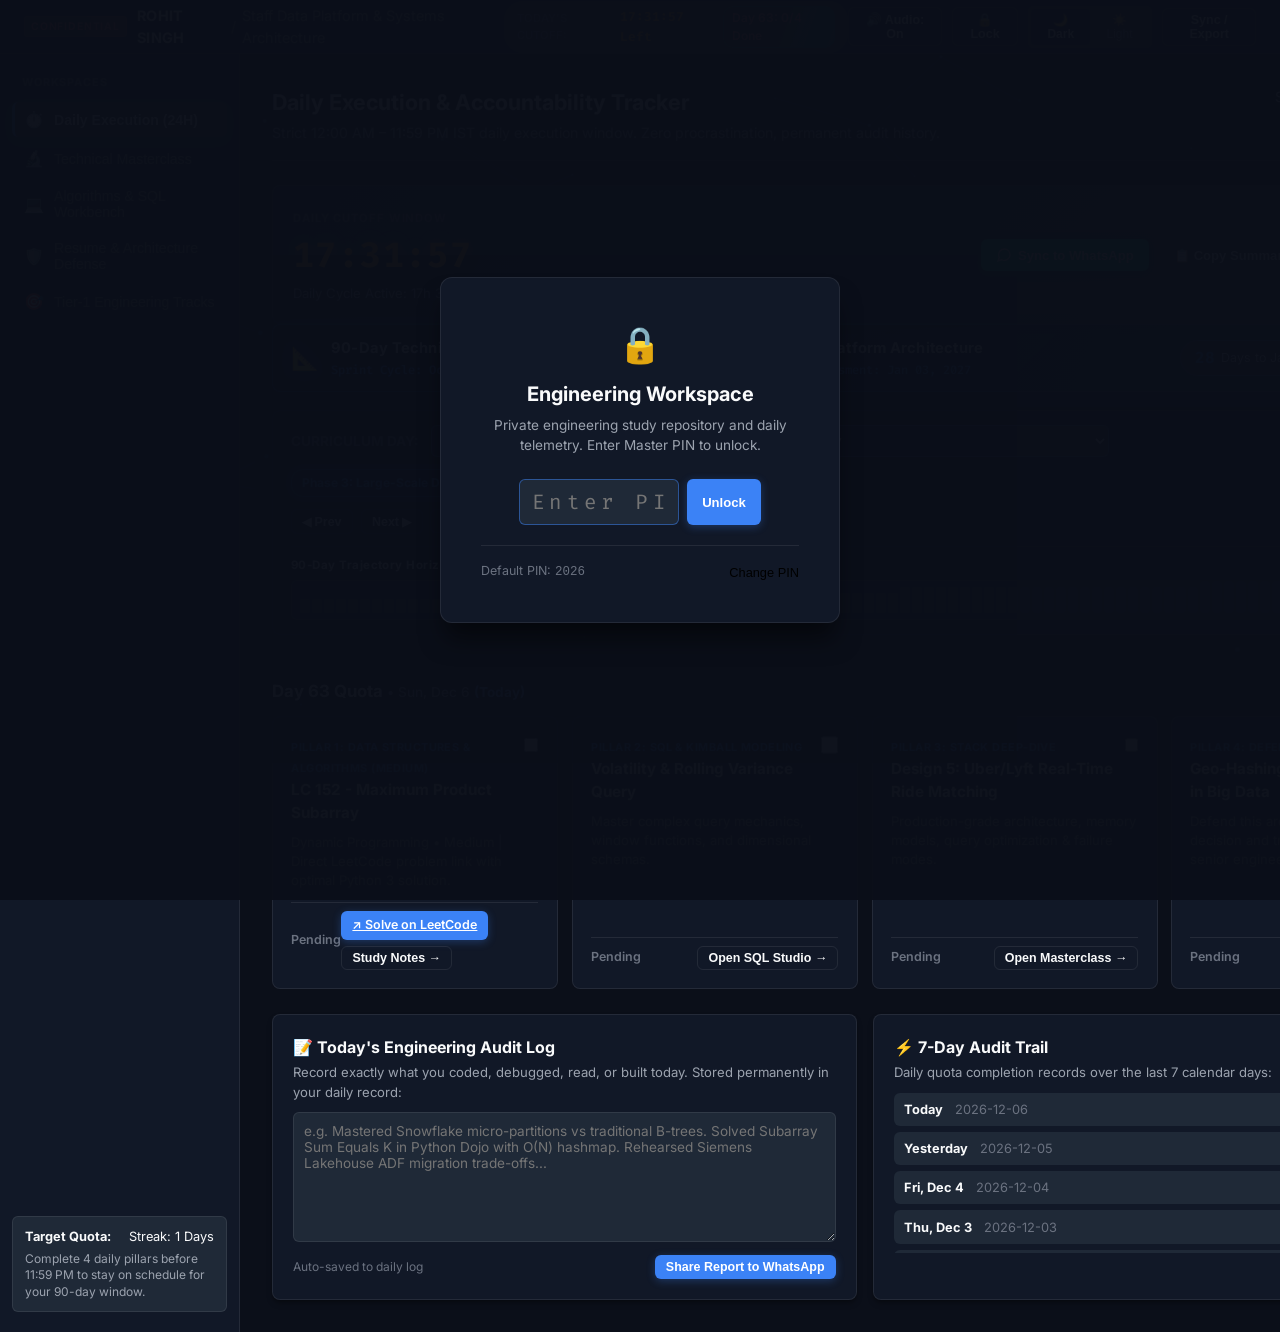
==== commit 6fca13ce: "Executive audit: purge AI slop, add GCP/Azure/Kimball simulators, fix Workspace 4 and 5 rendering, r" ====
--- a/google-l5-prep/index.html
+++ b/google-l5-prep/index.html
@@ -92,15 +92,15 @@
         </button>
         <button class="nav-item" data-tab="practice">
           <span class="nav-icon">💻</span>
-          <span>Coding & SQL Dojo</span>
+          <span>Algorithms & SQL Workbench</span>
         </button>
         <button class="nav-item" data-tab="defense">
           <span class="nav-icon">🛡️</span>
-          <span>Architecture & Defense</span>
+          <span>Resume & Architecture Defense</span>
         </button>
         <button class="nav-item" data-tab="roles">
           <span class="nav-icon">🎯</span>
-          <span>Staff Standards & Tracks</span>
+          <span>Tier-1 Engineering Tracks</span>
         </button>
       </nav>
 
@@ -299,7 +299,7 @@
       <section id="view-curriculum" class="content-view">
         <div class="section-header">
           <div>
-            <h1 class="section-title">Core Technical Masterclass (Defend Your Actual Stack)</h1>
+            <h1 class="section-title">Core Technical Masterclass &amp; Architecture Labs</h1>
             <p class="section-subtitle">Deep, production-grade first-principles architecture. Understand memory, storage, query execution, and failure modes.</p>
           </div>
         </div>
@@ -406,7 +406,7 @@
       <section id="view-defense" class="content-view">
         <div class="section-header">
           <div>
-            <h1 class="section-title">Target ATS Resume & Real Project Defense</h1>
+            <h1 class="section-title">Enterprise ATS Resume &amp; Technical Project Defense</h1>
             <p class="section-subtitle">1-Page standard ATS formatted resume and rigorous technical interview defense scripts for Siemens Energy and Coca-Cola.</p>
           </div>
           <button class="btn btn-sm btn-outline" onclick="app.copyAtsResumeText()">Copy 1-Page ATS Resume</button>
--- a/google-l5-prep/css/styles.css
+++ b/google-l5-prep/css/styles.css
@@ -1688,3 +1688,826 @@
   }
 }
 
+/* =========================================================================
+   🔬 INTERACTIVE TECHNICAL MASTERCLASS (FIRST-PRINCIPLES LAB)
+   ========================================================================= */
+.masterclass-container {
+  display: flex;
+  flex-direction: column;
+  gap: 24px;
+}
+
+.masterclass-card {
+  background: var(--bg-surface);
+  border: 1px solid var(--border-subtle);
+  border-radius: var(--radius-md);
+  padding: 24px;
+  position: relative;
+  transition: border-color var(--transition-fast), box-shadow var(--transition-fast);
+}
+
+.masterclass-card:hover {
+  border-color: rgba(59, 130, 246, 0.4);
+  box-shadow: 0 10px 30px -10px rgba(37, 99, 235, 0.12);
+}
+
+.mc-badge-row {
+  display: flex;
+  justify-content: space-between;
+  align-items: center;
+  flex-wrap: wrap;
+  gap: 8px;
+  margin-bottom: 10px;
+}
+
+.mc-tag {
+  font-family: var(--font-mono);
+  font-size: 0.72rem;
+  font-weight: 700;
+  color: #3b82f6;
+  background: rgba(37, 99, 235, 0.12);
+  border: 1px solid rgba(59, 130, 246, 0.3);
+  padding: 3px 10px;
+  border-radius: 4px;
+  letter-spacing: 0.04em;
+}
+
+body.theme-light .mc-tag {
+  color: #1d4ed8;
+  background: rgba(37, 99, 235, 0.08);
+  border-color: rgba(37, 99, 235, 0.3);
+}
+
+.mc-difficulty {
+  font-size: 0.75rem;
+  font-weight: 600;
+  color: var(--accent-emerald);
+  background: rgba(16, 185, 129, 0.1);
+  border: 1px solid rgba(16, 185, 129, 0.25);
+  padding: 2px 8px;
+  border-radius: 12px;
+}
+
+.mc-title {
+  font-size: 1.25rem;
+  font-weight: 700;
+  color: var(--text-main);
+  margin-bottom: 8px;
+  line-height: 1.35;
+}
+
+.mc-summary {
+  font-size: 0.88rem;
+  color: var(--text-muted);
+  line-height: 1.5;
+  margin-bottom: 16px;
+}
+
+/* Production Metrics Strip */
+.mc-metrics-grid {
+  display: grid;
+  grid-template-columns: repeat(auto-fit, minmax(180px, 1fr));
+  gap: 10px;
+  margin-bottom: 20px;
+}
+
+.mc-metric-box {
+  background: var(--bg-surface-elevated);
+  border: 1px solid var(--border-subtle);
+  border-radius: var(--radius-sm);
+  padding: 10px 14px;
+}
+
+body.theme-light .mc-metric-box {
+  background: #f8fafc;
+  border-color: #e2e8f0;
+}
+
+.mc-metric-label {
+  font-size: 0.7rem;
+  font-weight: 600;
+  text-transform: uppercase;
+  color: var(--text-subtle);
+  letter-spacing: 0.03em;
+  margin-bottom: 4px;
+}
+
+.mc-metric-val {
+  font-family: var(--font-mono);
+  font-size: 0.88rem;
+  font-weight: 700;
+  color: #3b82f6;
+}
+
+body.theme-light .mc-metric-val {
+  color: #1d4ed8;
+}
+
+/* Sub-Tab Navigation Bar */
+.mc-nav-tabs {
+  display: flex;
+  gap: 6px;
+  border-bottom: 1px solid var(--border-subtle);
+  padding-bottom: 8px;
+  margin-bottom: 20px;
+  overflow-x: auto;
+}
+
+.mc-nav-btn {
+  background: transparent;
+  border: none;
+  color: var(--text-muted);
+  font-family: var(--font-sans);
+  font-size: 0.84rem;
+  font-weight: 600;
+  padding: 8px 14px;
+  border-radius: var(--radius-sm);
+  cursor: pointer;
+  transition: all var(--transition-fast);
+  white-space: nowrap;
+}
+
+.mc-nav-btn:hover {
+  color: var(--text-main);
+  background: var(--bg-surface-elevated);
+}
+
+.mc-nav-btn.active {
+  color: #3b82f6;
+  background: rgba(37, 99, 235, 0.12);
+  border: 1px solid rgba(59, 130, 246, 0.3);
+}
+
+body.theme-light .mc-nav-btn.active {
+  color: #1d4ed8;
+  background: rgba(37, 99, 235, 0.08);
+  border-color: rgba(37, 99, 235, 0.3);
+}
+
+/* Tiers Architecture Grid */
+.mc-tiers-grid {
+  display: grid;
+  grid-template-columns: repeat(auto-fit, minmax(260px, 1fr));
+  gap: 14px;
+  margin-bottom: 20px;
+}
+
+.mc-tier-card {
+  background: var(--bg-surface-elevated);
+  border: 1px solid var(--border-subtle);
+  border-radius: var(--radius-sm);
+  padding: 14px;
+}
+
+body.theme-light .mc-tier-card {
+  background: #f8fafc;
+  border-color: #e2e8f0;
+}
+
+.mc-tier-title {
+  font-size: 0.92rem;
+  font-weight: 700;
+  color: var(--text-main);
+  margin-bottom: 4px;
+}
+
+.mc-tier-tech {
+  font-family: var(--font-mono);
+  font-size: 0.74rem;
+  font-weight: 600;
+  color: #3b82f6;
+  margin-bottom: 8px;
+}
+
+body.theme-light .mc-tier-tech {
+  color: #1d4ed8;
+}
+
+.mc-tier-details {
+  font-size: 0.82rem;
+  color: var(--text-muted);
+  line-height: 1.5;
+}
+
+/* Simulator Container */
+.mc-sim-box {
+  background: var(--bg-surface-elevated);
+  border: 1px solid rgba(59, 130, 246, 0.35);
+  border-radius: var(--radius-md);
+  padding: 18px;
+  margin-top: 16px;
+  box-shadow: 0 4px 20px rgba(0, 0, 0, 0.2);
+}
+
+body.theme-light .mc-sim-box {
+  background: #f1f5f9;
+  border-color: rgba(37, 99, 235, 0.3);
+  box-shadow: 0 4px 16px rgba(37, 99, 235, 0.06);
+}
+
+.mc-sim-header {
+  display: flex;
+  justify-content: space-between;
+  align-items: center;
+  flex-wrap: wrap;
+  gap: 10px;
+  margin-bottom: 14px;
+}
+
+.mc-sim-title {
+  font-size: 0.95rem;
+  font-weight: 700;
+  color: var(--text-main);
+  display: flex;
+  align-items: center;
+  gap: 6px;
+}
+
+.mc-sim-controls {
+  display: flex;
+  flex-direction: column;
+  gap: 8px;
+  margin-bottom: 16px;
+}
+
+.mc-sim-query-btn {
+  background: var(--bg-surface);
+  border: 1px solid var(--border-subtle);
+  border-radius: var(--radius-sm);
+  padding: 10px 14px;
+  text-align: left;
+  cursor: pointer;
+  transition: all var(--transition-fast);
+}
+
+body.theme-light .mc-sim-query-btn {
+  background: #ffffff;
+  border-color: #cbd5e1;
+}
+
+.mc-sim-query-btn:hover {
+  border-color: #3b82f6;
+}
+
+.mc-sim-query-btn.active {
+  border-color: #3b82f6;
+  background: rgba(37, 99, 235, 0.09);
+  box-shadow: 0 0 12px rgba(59, 130, 246, 0.2);
+}
+
+.mc-sim-query-label {
+  font-size: 0.8rem;
+  font-weight: 700;
+  color: var(--text-main);
+  margin-bottom: 4px;
+}
+
+.mc-sim-query-sql {
+  font-family: var(--font-mono);
+  font-size: 0.78rem;
+  color: #60a5fa;
+  display: block;
+}
+
+body.theme-light .mc-sim-query-sql {
+  color: #1d4ed8;
+}
+
+/* Partitions Grid */
+.mc-partitions-grid {
+  display: grid;
+  grid-template-columns: repeat(auto-fill, minmax(130px, 1fr));
+  gap: 8px;
+  margin-bottom: 16px;
+}
+
+.mc-partition-card {
+  background: var(--bg-surface);
+  border: 1px solid var(--border-subtle);
+  border-radius: var(--radius-sm);
+  padding: 8px 10px;
+  font-size: 0.75rem;
+  transition: all 0.25s ease;
+}
+
+body.theme-light .mc-partition-card {
+  background: #ffffff;
+}
+
+.mc-partition-card.pruned {
+  opacity: 0.28;
+  border-style: dashed;
+  border-color: #64748b;
+  transform: scale(0.97);
+}
+
+.mc-partition-card.scanned {
+  opacity: 1;
+  border-color: #10b981;
+  background: rgba(16, 185, 129, 0.08);
+  box-shadow: 0 0 10px rgba(16, 185, 129, 0.25);
+  transform: scale(1.02);
+}
+
+.mc-p-header {
+  display: flex;
+  justify-content: space-between;
+  align-items: center;
+  font-weight: 700;
+  font-family: var(--font-mono);
+  margin-bottom: 4px;
+}
+
+.mc-p-badge {
+  font-size: 0.65rem;
+  padding: 1px 4px;
+  border-radius: 3px;
+}
+
+.mc-partition-card.pruned .mc-p-badge {
+  background: rgba(100, 116, 139, 0.2);
+  color: #94a3b8;
+}
+
+.mc-partition-card.scanned .mc-p-badge {
+  background: rgba(16, 185, 129, 0.25);
+  color: #10b981;
+}
+
+.mc-p-detail {
+  font-size: 0.68rem;
+  color: var(--text-muted);
+  line-height: 1.3;
+}
+
+/* Simulator Telemetry Banner */
+.mc-sim-telemetry {
+  display: flex;
+  flex-direction: column;
+  gap: 10px;
+  background: var(--bg-surface);
+  border: 1px solid var(--border-subtle);
+  border-radius: var(--radius-sm);
+  padding: 12px 16px;
+}
+
+body.theme-light .mc-sim-telemetry {
+  background: #ffffff;
+  border-color: #cbd5e1;
+}
+
+.mc-telemetry-metrics-row {
+  display: flex;
+  gap: 20px;
+  flex-wrap: wrap;
+}
+
+.mc-t-item {
+  display: flex;
+  flex-direction: column;
+}
+
+.mc-t-label {
+  font-size: 0.68rem;
+  font-weight: 600;
+  text-transform: uppercase;
+  color: var(--text-subtle);
+}
+
+.mc-t-val {
+  font-family: var(--font-mono);
+  font-size: 0.95rem;
+  font-weight: 800;
+}
+
+.mc-t-val.emerald {
+  color: #10b981;
+}
+
+.mc-t-val.amber {
+  color: #f59e0b;
+}
+
+.mc-t-val.red {
+  color: #ef4444;
+}
+
+.mc-telemetry-verdict {
+  font-size: 0.82rem;
+  line-height: 1.45;
+  color: var(--text-main);
+  background: rgba(59, 130, 246, 0.08);
+  border-left: 3px solid #3b82f6;
+  padding: 8px 12px;
+  border-radius: 0 var(--radius-sm) var(--radius-sm) 0;
+}
+
+body.theme-light .mc-telemetry-verdict {
+  background: rgba(37, 99, 235, 0.06);
+  border-color: #1d4ed8;
+}
+
+/* Spark Skew Simulator */
+.mc-skew-executors {
+  display: grid;
+  grid-template-columns: repeat(auto-fit, minmax(200px, 1fr));
+  gap: 10px;
+  margin-bottom: 14px;
+}
+
+.mc-executor-card {
+  background: var(--bg-surface);
+  border: 1px solid var(--border-subtle);
+  border-radius: var(--radius-sm);
+  padding: 12px;
+}
+
+body.theme-light .mc-executor-card {
+  background: #ffffff;
+}
+
+.mc-executor-card.straggler {
+  border-color: #ef4444;
+  background: rgba(239, 68, 68, 0.07);
+  box-shadow: 0 0 10px rgba(239, 68, 68, 0.2);
+}
+
+.mc-executor-card.balanced {
+  border-color: #10b981;
+  background: rgba(16, 185, 129, 0.06);
+}
+
+.mc-exec-name {
+  font-size: 0.82rem;
+  font-weight: 700;
+  display: flex;
+  justify-content: space-between;
+  margin-bottom: 4px;
+}
+
+.mc-exec-task {
+  font-size: 0.72rem;
+  color: var(--text-muted);
+  margin-bottom: 8px;
+}
+
+.mc-exec-stat-row {
+  display: flex;
+  justify-content: space-between;
+  font-size: 0.72rem;
+  font-family: var(--font-mono);
+  margin-top: 4px;
+}
+
+/* Production Code Lab */
+.mc-code-group {
+  display: flex;
+  flex-direction: column;
+  gap: 16px;
+}
+
+.mc-code-box {
+  background: #090d16;
+  border: 1px solid var(--border-subtle);
+  border-radius: var(--radius-sm);
+  overflow: hidden;
+}
+
+body.theme-light .mc-code-box {
+  background: #0f172a;
+}
+
+.mc-code-header {
+  display: flex;
+  justify-content: space-between;
+  align-items: center;
+  padding: 8px 14px;
+  background: rgba(255, 255, 255, 0.03);
+  border-bottom: 1px solid rgba(255, 255, 255, 0.06);
+}
+
+.mc-code-title {
+  font-size: 0.82rem;
+  font-weight: 600;
+  color: #e2e8f0;
+}
+
+.mc-copy-btn {
+  font-size: 0.72rem;
+  padding: 3px 8px;
+}
+
+.mc-code-block {
+  padding: 14px;
+  font-family: var(--font-mono);
+  font-size: 0.8rem;
+  line-height: 1.5;
+  color: #cbd5e1;
+  overflow-x: auto;
+  margin: 0;
+}
+
+/* Defense Battlecards */
+.mc-battlecards-list {
+  display: flex;
+  flex-direction: column;
+  gap: 18px;
+}
+
+.mc-battlecard {
+  background: var(--bg-surface-elevated);
+  border: 1px solid var(--border-subtle);
+  border-radius: var(--radius-sm);
+  padding: 16px;
+}
+
+body.theme-light .mc-battlecard {
+  background: #f8fafc;
+  border-color: #e2e8f0;
+}
+
+.mc-bc-question {
+  font-size: 0.95rem;
+  font-weight: 700;
+  color: var(--text-main);
+  margin-bottom: 12px;
+  line-height: 1.4;
+}
+
+.mc-bc-trap {
+  background: rgba(239, 68, 68, 0.08);
+  border-left: 3px solid #ef4444;
+  border-radius: 0 var(--radius-sm) var(--radius-sm) 0;
+  padding: 10px 14px;
+  margin-bottom: 10px;
+}
+
+.mc-bc-trap-title {
+  font-size: 0.74rem;
+  font-weight: 700;
+  color: #ef4444;
+  text-transform: uppercase;
+  letter-spacing: 0.03em;
+  margin-bottom: 4px;
+}
+
+.mc-bc-trap-text {
+  font-size: 0.82rem;
+  color: var(--text-main);
+  line-height: 1.45;
+}
+
+.mc-bc-staff {
+  background: rgba(16, 185, 129, 0.08);
+  border-left: 3px solid #10b981;
+  border-radius: 0 var(--radius-sm) var(--radius-sm) 0;
+  padding: 10px 14px;
+  margin-bottom: 10px;
+}
+
+.mc-bc-staff-title {
+  font-size: 0.74rem;
+  font-weight: 700;
+  color: #10b981;
+  text-transform: uppercase;
+  letter-spacing: 0.03em;
+  margin-bottom: 4px;
+}
+
+.mc-bc-staff-text {
+  font-size: 0.84rem;
+  color: var(--text-main);
+  line-height: 1.5;
+}
+
+.mc-bc-internals {
+  background: rgba(59, 130, 246, 0.08);
+  border-left: 3px solid #3b82f6;
+  border-radius: 0 var(--radius-sm) var(--radius-sm) 0;
+  padding: 10px 14px;
+}
+
+body.theme-light .mc-bc-internals {
+  background: rgba(37, 99, 235, 0.06);
+  border-color: #1d4ed8;
+}
+
+.mc-bc-internals-title {
+  font-size: 0.74rem;
+  font-weight: 700;
+  color: #3b82f6;
+  text-transform: uppercase;
+  letter-spacing: 0.03em;
+  margin-bottom: 4px;
+}
+
+body.theme-light .mc-bc-internals-title {
+  color: #1d4ed8;
+}
+
+.mc-bc-internals-text {
+  font-size: 0.82rem;
+  color: var(--text-muted);
+  line-height: 1.45;
+}
+
+/* Incident Post-Mortem */
+.mc-incident-card {
+  background: var(--bg-surface-elevated);
+  border: 1px solid var(--border-subtle);
+  border-radius: var(--radius-sm);
+  padding: 16px;
+}
+
+body.theme-light .mc-incident-card {
+  background: #f8fafc;
+  border-color: #e2e8f0;
+}
+
+.mc-inc-title {
+  font-size: 1rem;
+  font-weight: 700;
+  color: #ef4444;
+  margin-bottom: 12px;
+}
+
+.mc-inc-section {
+  margin-bottom: 10px;
+}
+
+.mc-inc-sec-title {
+  font-size: 0.72rem;
+  font-weight: 700;
+  text-transform: uppercase;
+  color: var(--text-subtle);
+  margin-bottom: 3px;
+}
+
+.mc-inc-sec-text {
+  font-size: 0.84rem;
+  color: var(--text-main);
+  line-height: 1.5;
+}
+
+/* --- Executive Floating Toast System --- */
+.app-toast {
+  position: fixed;
+  bottom: 28px;
+  right: 28px;
+  z-index: 999999;
+  display: flex;
+  align-items: center;
+  gap: 10px;
+  background: rgba(15, 23, 42, 0.95);
+  border: 1px solid rgba(59, 130, 246, 0.4);
+  backdrop-filter: blur(12px);
+  color: #f8fafc;
+  padding: 12px 20px;
+  border-radius: 9999px;
+  box-shadow: 0 10px 25px -5px rgba(0, 0, 0, 0.5), 0 0 15px rgba(59, 130, 246, 0.2);
+  font-size: 0.85rem;
+  font-weight: 600;
+  opacity: 0;
+  transform: translateY(20px) scale(0.95);
+  pointer-events: none;
+  transition: opacity 0.25s cubic-bezier(0.16, 1, 0.3, 1), transform 0.25s cubic-bezier(0.16, 1, 0.3, 1);
+}
+
+.app-toast.show {
+  opacity: 1;
+  transform: translateY(0) scale(1);
+  pointer-events: auto;
+}
+
+.app-toast.success {
+  border-color: rgba(16, 185, 129, 0.4);
+  box-shadow: 0 10px 25px -5px rgba(0, 0, 0, 0.5), 0 0 15px rgba(16, 185, 129, 0.2);
+}
+
+.app-toast.error {
+  border-color: rgba(239, 68, 68, 0.5);
+  box-shadow: 0 10px 25px -5px rgba(0, 0, 0, 0.5), 0 0 15px rgba(239, 68, 68, 0.2);
+}
+
+body.theme-light .app-toast {
+  background: rgba(255, 255, 255, 0.95);
+  color: #0f172a;
+  border-color: rgba(37, 99, 235, 0.3);
+  box-shadow: 0 10px 25px -5px rgba(0, 0, 0, 0.15), 0 0 15px rgba(37, 99, 235, 0.1);
+}
+
+/* --- Azure Metadata Pipeline Simulator --- */
+.mc-azure-pipeline-grid {
+  display: grid;
+  grid-template-columns: repeat(auto-fit, minmax(240px, 1fr));
+  gap: 12px;
+  margin-bottom: 14px;
+}
+
+.mc-azure-node {
+  background: rgba(0, 0, 0, 0.2);
+  border: 1px solid var(--border-subtle);
+  border-radius: var(--radius-sm);
+  padding: 12px;
+}
+
+body.theme-light .mc-azure-node {
+  background: #ffffff;
+  border-color: #e2e8f0;
+}
+
+.mc-azure-node-title {
+  font-size: 0.75rem;
+  font-weight: 700;
+  color: var(--accent-blue);
+  text-transform: uppercase;
+  margin-bottom: 6px;
+}
+
+.mc-azure-node-val {
+  font-size: 0.85rem;
+  font-weight: 600;
+  color: var(--text-main);
+  margin-bottom: 4px;
+}
+
+.mc-azure-node-sub {
+  font-size: 0.75rem;
+  color: var(--text-muted);
+}
+
+.mc-azure-node-code {
+  display: block;
+  font-family: var(--font-mono);
+  font-size: 0.78rem;
+  background: var(--bg-surface);
+  padding: 4px 8px;
+  border-radius: 4px;
+  color: var(--accent-green);
+  margin-bottom: 6px;
+  word-break: break-all;
+}
+
+/* --- Kimball SCD Simulator Table --- */
+.mc-scd-table-wrapper {
+  overflow-x: auto;
+  border: 1px solid var(--border-subtle);
+  border-radius: var(--radius-sm);
+  margin-bottom: 14px;
+}
+
+.mc-scd-table {
+  width: 100%;
+  border-collapse: collapse;
+  font-size: 0.8rem;
+}
+
+.mc-scd-table th {
+  background: var(--bg-surface-elevated);
+  padding: 10px 12px;
+  text-align: left;
+  font-weight: 700;
+  color: var(--text-subtle);
+  border-bottom: 1px solid var(--border-subtle);
+  font-size: 0.74rem;
+  text-transform: uppercase;
+}
+
+.mc-scd-table td {
+  padding: 10px 12px;
+  border-bottom: 1px solid var(--border-subtle);
+  color: var(--text-main);
+}
+
+.mc-scd-table tr:last-child td {
+  border-bottom: none;
+}
+
+.scd-row-current {
+  background: rgba(16, 185, 129, 0.04);
+}
+
+.scd-row-expired {
+  opacity: 0.65;
+  background: rgba(239, 68, 68, 0.02);
+}
+
+.badge-active {
+  background: rgba(16, 185, 129, 0.15);
+  color: #10b981;
+  font-weight: 700;
+  padding: 2px 8px;
+  border-radius: 4px;
+  font-size: 0.72rem;
+}
+
+.badge-expired {
+  background: rgba(239, 68, 68, 0.15);
+  color: #ef4444;
+  font-weight: 700;
+  padding: 2px 8px;
+  border-radius: 4px;
+  font-size: 0.72rem;
+}
+
+
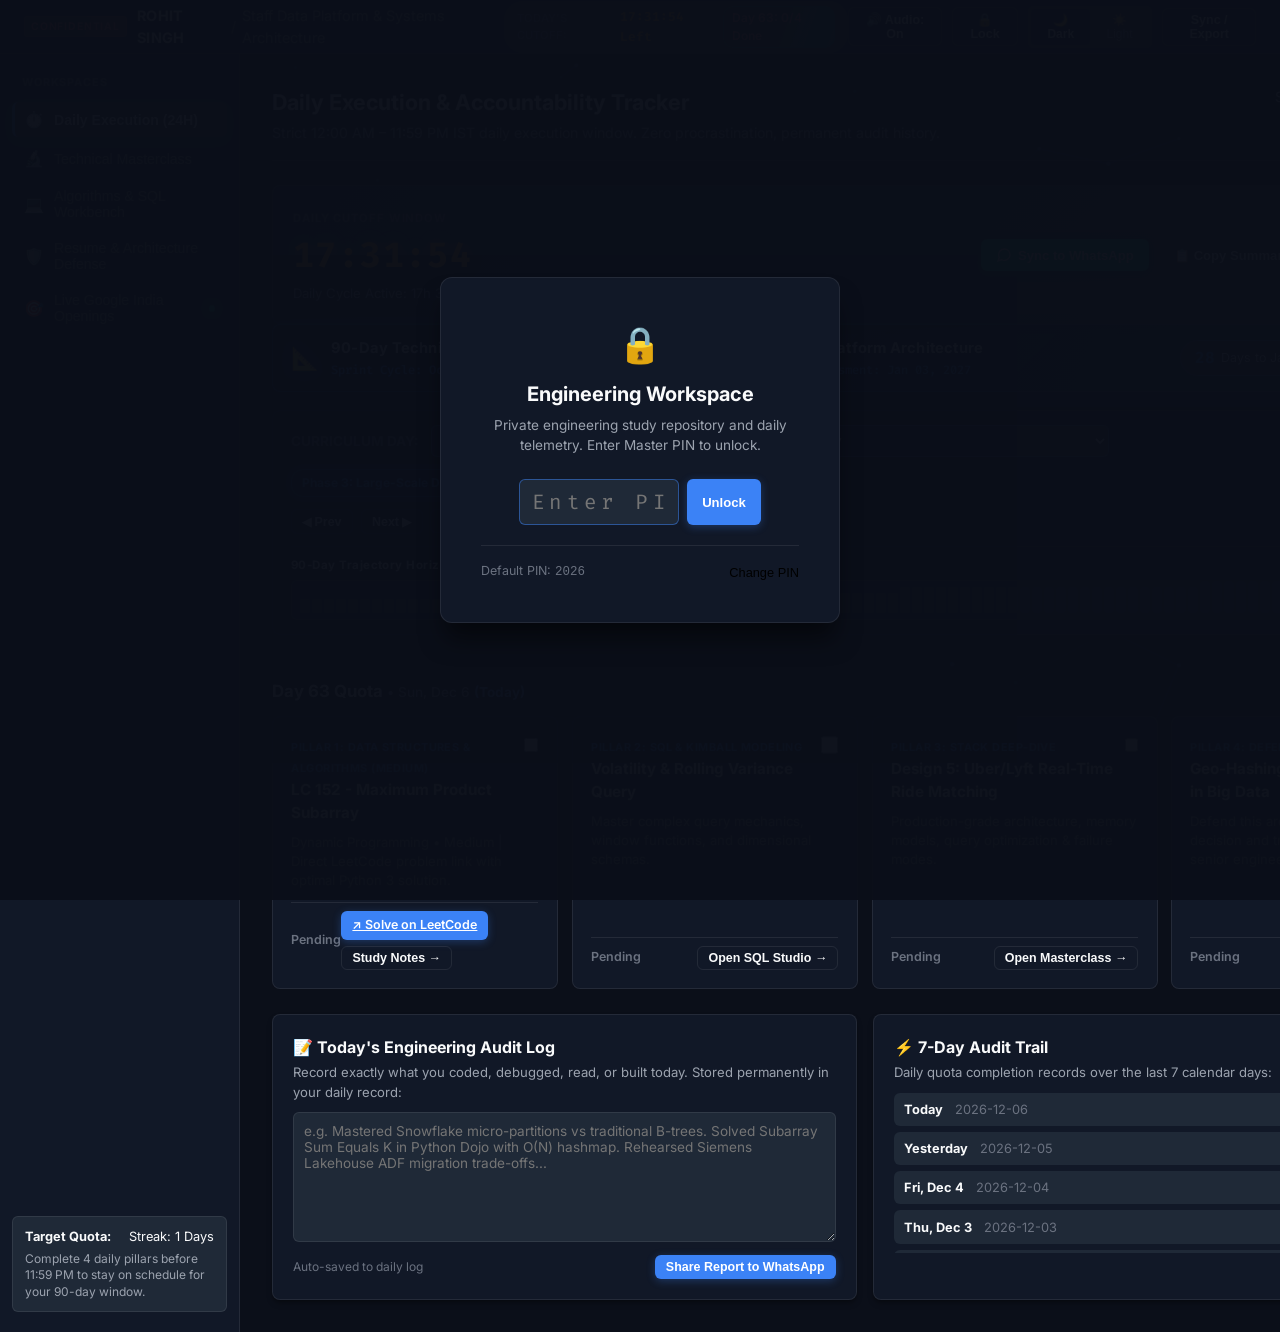
==== commit b73ce4d2: "Implement Live Google India Openings feed with 30-minute auto-refresh, city & domain filters, and di" ====
--- a/google-l5-prep/index.html
+++ b/google-l5-prep/index.html
@@ -100,7 +100,8 @@
         </button>
         <button class="nav-item" data-tab="roles">
           <span class="nav-icon">🎯</span>
-          <span>Tier-1 Engineering Tracks</span>
+          <span>Live Google India Openings</span>
+          <span class="live-nav-dot" title="Live Auto-Sync Active"></span>
         </button>
       </nav>
 
@@ -485,13 +486,57 @@
       </section>
 
       <!-- ==================================================== -->
-      <!-- 5. WORKSPACE: TIER-1 ENGINEERING TRACKS & BAR -->
+      <!-- 5. WORKSPACE: LIVE GOOGLE INDIA OPENINGS & TRACKS -->
       <!-- ==================================================== -->
       <section id="view-roles" class="content-view">
         <div class="section-header">
           <div>
-            <h1 class="section-title">Tier-1 Engineering Tracks & Target Evaluation Bar</h1>
-            <p class="section-subtitle">Factual breakdown of L4/L5 Data Engineering & Analytics benchmarks matching a 4-year data consultant profile.</p>
+            <h1 class="section-title">Live Google India Openings (Anywhere in India)</h1>
+            <p class="section-subtitle">Real verified requisitions across Google India (Bengaluru, Hyderabad, Gurugram, Pune, Mumbai) matching Rohit's 4-year data engineering &amp; cloud profile. Auto-synced every 30 minutes.</p>
+          </div>
+          <div class="live-sync-bar">
+            <div class="sync-status-box">
+              <span class="pulse-dot"></span>
+              <div class="sync-status-text-wrap">
+                <span class="sync-status-live">Live Feed: Google Careers India</span>
+                <span class="sync-status-sub" id="jobsLastSyncedDisplay">Synced just now • Auto-refresh: 30m</span>
+              </div>
+              <span class="sync-countdown-pill" id="jobsSyncTimerDisplay">Next in 30:00</span>
+            </div>
+            <div style="display:flex; gap:8px; align-items:center; flex-wrap:wrap;">
+              <button class="btn btn-sm btn-primary btn-magnetic" id="btnRefreshJobs" onclick="app.refreshLiveGoogleJobs(true)">
+                🔄 Sync Live Openings
+              </button>
+              <a href="https://careers.google.com/jobs/results/?q=%22Data%20Engineer%22%20OR%20%22Cloud%22%20OR%20%22Analytics%22&location=India" target="_blank" rel="noopener noreferrer" class="btn btn-sm btn-outline">
+                Careers Portal ↗
+              </a>
+            </div>
+          </div>
+        </div>
+
+        <!-- Filter & Search Controls -->
+        <div class="jobs-controls-container">
+          <div class="jobs-search-wrapper">
+            <svg class="search-icon" width="16" height="16" viewBox="0 0 24 24" fill="none" stroke="currentColor" stroke-width="2"><circle cx="11" cy="11" r="8"></circle><line x1="21" y1="21" x2="16.65" y2="16.65"></line></svg>
+            <input type="text" id="jobsSearchInput" class="jobs-search-input" placeholder="Search by role title, city (Bengaluru, Hyderabad...), tech (BigQuery, PySpark, SQL), or team..." oninput="app.filterGoogleJobs()">
+          </div>
+          <div class="jobs-filter-pills-row">
+            <div class="filter-group">
+              <span class="filter-group-label">Location (India):</span>
+              <button class="job-filter-pill active" data-filter="loc" data-val="all" onclick="app.setJobLocationFilter('all')">All India (Anywhere)</button>
+              <button class="job-filter-pill" data-filter="loc" data-val="Bengaluru" onclick="app.setJobLocationFilter('Bengaluru')">Bengaluru</button>
+              <button class="job-filter-pill" data-filter="loc" data-val="Hyderabad" onclick="app.setJobLocationFilter('Hyderabad')">Hyderabad</button>
+              <button class="job-filter-pill" data-filter="loc" data-val="Gurugram" onclick="app.setJobLocationFilter('Gurugram')">Gurugram</button>
+              <button class="job-filter-pill" data-filter="loc" data-val="Pune" onclick="app.setJobLocationFilter('Pune')">Pune</button>
+              <button class="job-filter-pill" data-filter="loc" data-val="Mumbai" onclick="app.setJobLocationFilter('Mumbai')">Mumbai</button>
+            </div>
+            <div class="filter-group">
+              <span class="filter-group-label">Domain:</span>
+              <button class="job-filter-pill active" data-filter="domain" data-val="all" onclick="app.setJobDomainFilter('all')">All Domains</button>
+              <button class="job-filter-pill" data-filter="domain" data-val="Data Engineering" onclick="app.setJobDomainFilter('Data Engineering')">Data Engineering</button>
+              <button class="job-filter-pill" data-filter="domain" data-val="Cloud & Analytics" onclick="app.setJobDomainFilter('Cloud & Analytics')">Cloud & Analytics</button>
+              <button class="job-filter-pill" data-filter="domain" data-val="Platform & Infra" onclick="app.setJobDomainFilter('Platform & Infra')">Platform & Infra</button>
+            </div>
           </div>
         </div>
 
--- a/google-l5-prep/css/styles.css
+++ b/google-l5-prep/css/styles.css
@@ -2510,4 +2510,313 @@
   font-size: 0.72rem;
 }
 
-
+/* --- LIVE GOOGLE INDIA OPENINGS STYLES --- */
+.live-nav-dot {
+  display: inline-block;
+  width: 7px;
+  height: 7px;
+  background-color: #10b981;
+  border-radius: 50%;
+  margin-left: auto;
+  box-shadow: 0 0 8px #10b981;
+  animation: pulse-green 2s infinite;
+}
+
+@keyframes pulse-green {
+  0% { transform: scale(0.95); box-shadow: 0 0 0 0 rgba(16, 185, 129, 0.7); }
+  70% { transform: scale(1.1); box-shadow: 0 0 0 6px rgba(16, 185, 129, 0); }
+  100% { transform: scale(0.95); box-shadow: 0 0 0 0 rgba(16, 185, 129, 0); }
+}
+
+.live-sync-bar {
+  display: flex;
+  align-items: center;
+  justify-content: space-between;
+  gap: 16px;
+  background: var(--bg-surface-elevated);
+  border: 1px solid var(--border-subtle);
+  border-radius: var(--radius-md);
+  padding: 10px 16px;
+  margin-top: 14px;
+  flex-wrap: wrap;
+}
+
+.sync-status-box {
+  display: flex;
+  align-items: center;
+  gap: 12px;
+}
+
+.pulse-dot {
+  width: 10px;
+  height: 10px;
+  background-color: #10b981;
+  border-radius: 50%;
+  box-shadow: 0 0 10px #10b981;
+  animation: pulse-green 2s infinite;
+  flex-shrink: 0;
+}
+
+.sync-status-text-wrap {
+  display: flex;
+  flex-direction: column;
+}
+
+.sync-status-live {
+  font-size: 0.84rem;
+  font-weight: 700;
+  color: var(--text-main);
+  display: flex;
+  align-items: center;
+  gap: 6px;
+}
+
+.sync-status-sub {
+  font-size: 0.72rem;
+  color: var(--text-muted);
+}
+
+.sync-countdown-pill {
+  font-family: var(--font-mono);
+  font-size: 0.75rem;
+  font-weight: 700;
+  color: var(--accent-blue);
+  background: rgba(59, 130, 246, 0.12);
+  border: 1px solid rgba(59, 130, 246, 0.3);
+  padding: 3px 9px;
+  border-radius: 9999px;
+}
+
+.jobs-controls-container {
+  display: flex;
+  flex-direction: column;
+  gap: 12px;
+  margin: 16px 0;
+}
+
+.jobs-search-wrapper {
+  position: relative;
+  width: 100%;
+}
+
+.jobs-search-wrapper .search-icon {
+  position: absolute;
+  left: 14px;
+  top: 50%;
+  transform: translateY(-50%);
+  color: var(--text-subtle);
+  pointer-events: none;
+}
+
+.jobs-search-input {
+  width: 100%;
+  background: var(--bg-surface);
+  border: 1px solid var(--border-subtle);
+  border-radius: var(--radius-sm);
+  padding: 10px 14px 10px 38px;
+  color: var(--text-main);
+  font-size: 0.85rem;
+  outline: none;
+  transition: border-color 0.2s;
+}
+
+.jobs-search-input:focus {
+  border-color: var(--accent-blue);
+  box-shadow: 0 0 0 2px rgba(59, 130, 246, 0.15);
+}
+
+.jobs-filter-pills-row {
+  display: flex;
+  gap: 16px;
+  flex-wrap: wrap;
+  align-items: center;
+}
+
+.filter-group {
+  display: flex;
+  align-items: center;
+  gap: 6px;
+  flex-wrap: wrap;
+}
+
+.filter-group-label {
+  font-size: 0.74rem;
+  font-weight: 700;
+  color: var(--text-subtle);
+  text-transform: uppercase;
+  margin-right: 2px;
+}
+
+.job-filter-pill {
+  background: var(--bg-surface);
+  border: 1px solid var(--border-subtle);
+  border-radius: 9999px;
+  padding: 4px 12px;
+  font-size: 0.75rem;
+  color: var(--text-muted);
+  cursor: pointer;
+  transition: all 0.18s ease;
+}
+
+.job-filter-pill:hover {
+  border-color: var(--text-subtle);
+  color: var(--text-main);
+}
+
+.job-filter-pill.active {
+  background: rgba(59, 130, 246, 0.15);
+  border-color: var(--accent-blue);
+  color: var(--accent-blue);
+  font-weight: 700;
+}
+
+.job-card {
+  background: var(--bg-surface);
+  border: 1px solid var(--border-subtle);
+  border-radius: var(--radius-md);
+  padding: 20px;
+  display: flex;
+  flex-direction: column;
+  justify-content: space-between;
+  transition: transform 0.2s cubic-bezier(0.16, 1, 0.3, 1), box-shadow 0.2s ease, border-color 0.2s ease;
+  position: relative;
+}
+
+.job-card:hover {
+  border-color: rgba(59, 130, 246, 0.4);
+  box-shadow: 0 12px 24px -6px rgba(0, 0, 0, 0.35);
+  transform: translateY(-2px);
+}
+
+body.theme-light .job-card:hover {
+  box-shadow: 0 12px 24px -6px rgba(0, 0, 0, 0.08);
+}
+
+.job-top-bar {
+  display: flex;
+  justify-content: space-between;
+  align-items: center;
+  gap: 8px;
+  margin-bottom: 10px;
+  flex-wrap: wrap;
+}
+
+.job-req-id {
+  font-family: var(--font-mono);
+  font-size: 0.72rem;
+  font-weight: 700;
+  color: var(--accent-blue);
+  background: rgba(59, 130, 246, 0.1);
+  border: 1px solid rgba(59, 130, 246, 0.25);
+  padding: 2px 7px;
+  border-radius: 4px;
+}
+
+.job-match-badge {
+  font-size: 0.74rem;
+  font-weight: 700;
+  color: #10b981;
+  background: rgba(16, 185, 129, 0.12);
+  border: 1px solid rgba(16, 185, 129, 0.25);
+  padding: 2px 8px;
+  border-radius: 9999px;
+  display: inline-flex;
+  align-items: center;
+  gap: 4px;
+}
+
+.job-card-title {
+  font-size: 1.15rem;
+  font-weight: 700;
+  color: var(--text-main);
+  margin-bottom: 4px;
+  line-height: 1.35;
+}
+
+.job-card-team {
+  font-size: 0.8rem;
+  color: var(--accent-blue);
+  margin-bottom: 8px;
+}
+
+.job-locations-row {
+  display: flex;
+  gap: 6px;
+  flex-wrap: wrap;
+  margin-bottom: 12px;
+}
+
+.job-loc-badge {
+  font-size: 0.74rem;
+  color: var(--text-main);
+  background: var(--bg-surface-elevated);
+  border: 1px solid var(--border-subtle);
+  border-radius: 4px;
+  padding: 2px 8px;
+  display: inline-flex;
+  align-items: center;
+  gap: 4px;
+}
+
+.job-rohit-match-box {
+  background: rgba(59, 130, 246, 0.06);
+  border-left: 3px solid var(--accent-blue);
+  border-radius: 0 var(--radius-sm) var(--radius-sm) 0;
+  padding: 10px 12px;
+  font-size: 0.8rem;
+  line-height: 1.45;
+  color: var(--text-main);
+  margin-bottom: 12px;
+}
+
+.job-rohit-match-title {
+  font-size: 0.7rem;
+  font-weight: 700;
+  color: var(--accent-blue);
+  text-transform: uppercase;
+  margin-bottom: 3px;
+  letter-spacing: 0.03em;
+}
+
+.job-tech-tags {
+  display: flex;
+  gap: 5px;
+  flex-wrap: wrap;
+  margin-bottom: 12px;
+}
+
+.job-tech-pill {
+  font-size: 0.7rem;
+  font-family: var(--font-mono);
+  background: var(--bg-surface-elevated);
+  color: var(--text-subtle);
+  padding: 2px 7px;
+  border-radius: 4px;
+  border: 1px solid var(--border-subtle);
+}
+
+.job-quals-list {
+  font-size: 0.77rem;
+  color: var(--text-muted);
+  line-height: 1.45;
+  margin-bottom: 14px;
+  display: flex;
+  flex-direction: column;
+  gap: 4px;
+}
+
+.job-quals-list li {
+  margin-left: 14px;
+}
+
+.job-card-actions {
+  display: flex;
+  gap: 8px;
+  align-items: center;
+  margin-top: auto;
+  padding-top: 14px;
+  border-top: 1px solid var(--border-subtle);
+}
+
+
+
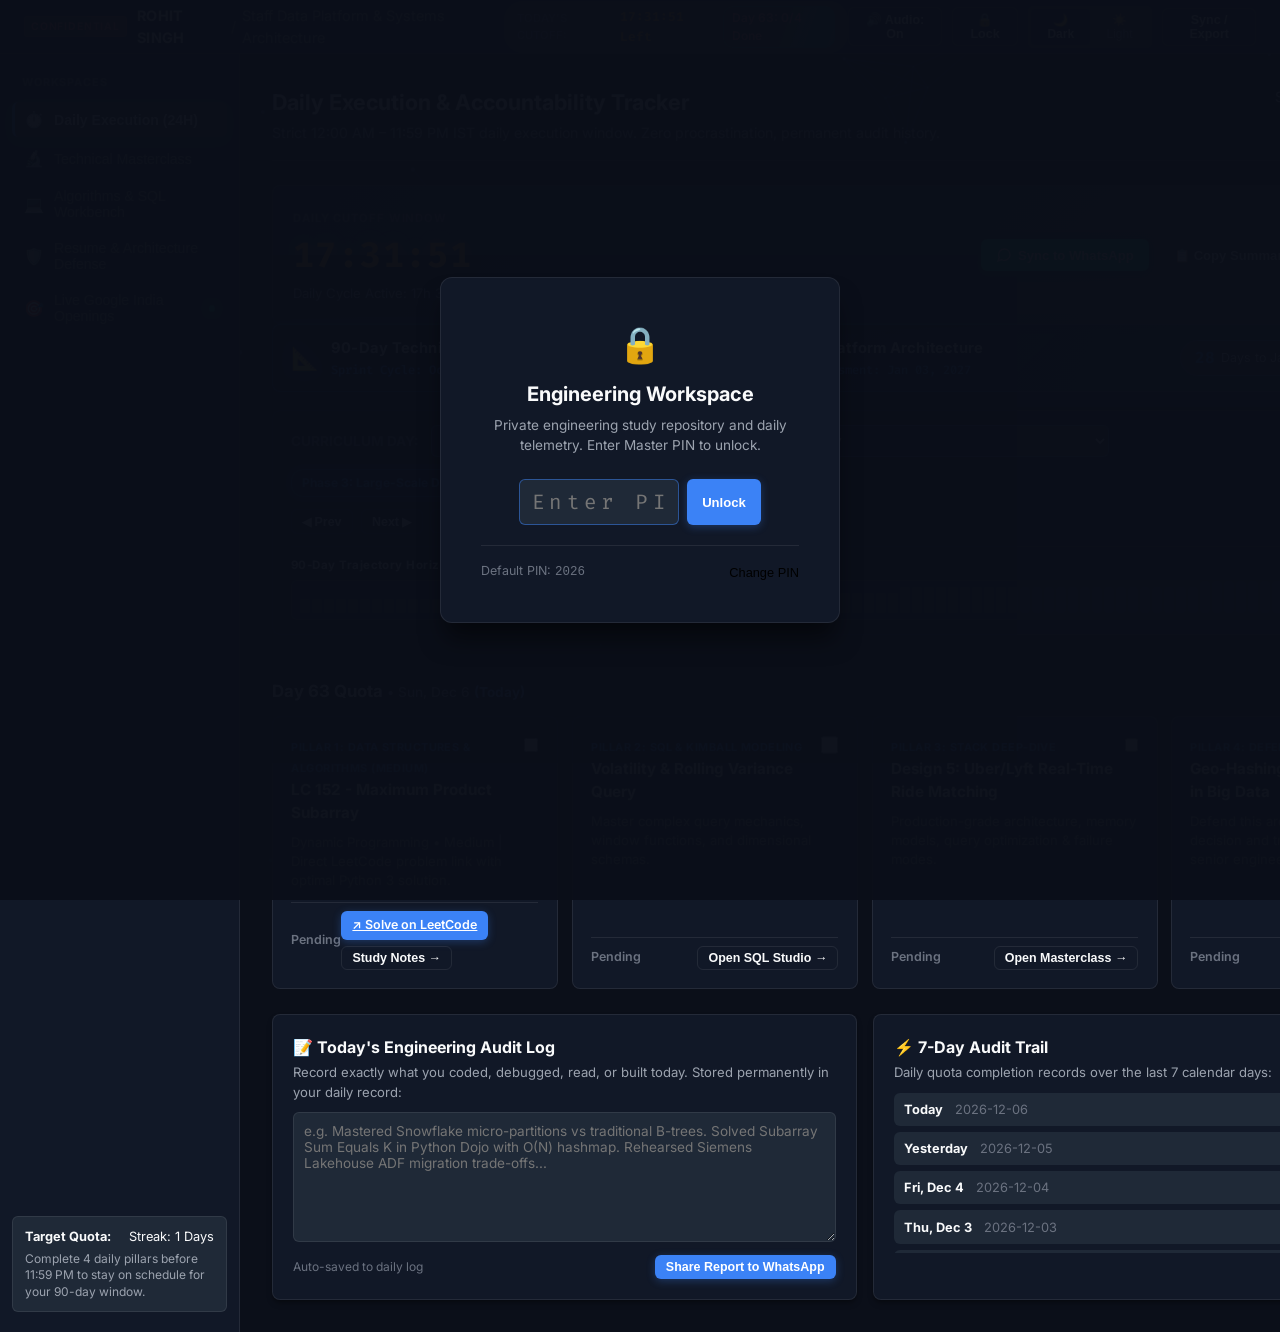
==== commit 8bfbc9fd: "feat: integrate Elite SQL Studio with 18 production challenges, 4-tier subtabs, and plan simulator" ====
--- a/google-l5-prep/index.html
+++ b/google-l5-prep/index.html
@@ -332,7 +332,7 @@
         <!-- Practice Mode Switcher -->
         <div class="category-pill-bar" style="margin-bottom: 1.25rem;">
           <button class="cat-pill active" id="btnTabDsa" onclick="app.switchPracticeMode('dsa')">Python Algorithms (28 LeetCode Benchmarks)</button>
-          <button class="cat-pill" id="btnTabSql" onclick="app.switchPracticeMode('sql')">Advanced SQL Studio (10 Challenges)</button>
+          <button class="cat-pill" id="btnTabSql" onclick="app.switchPracticeMode('sql')">Elite SQL Studio (18 Production Challenges)</button>
           <button class="cat-pill" id="btnTabCurriculum" onclick="app.switchPracticeMode('curriculum')">🗓️ Full 90-Day Curriculum Map (Days 1–90)</button>
         </div>
 
@@ -365,7 +365,22 @@
 
         <!-- SQL Workbench -->
         <div id="practiceSqlWorkspace" class="workbench-split" style="display:none;">
-          <div class="workbench-list-panel" id="sqlProblemList"></div>
+          <div class="workbench-list-panel">
+            <div style="margin-bottom: 10px;">
+              <select id="sqlCategoryFilter" class="day-select-dropdown" style="width:100%; font-size:0.78rem;" onchange="app.filterSqlByCategory(this.value)">
+                <option value="all">All Domains (18 Elite Challenges)</option>
+                <option value="Window Functions & State">Window Functions & State (5)</option>
+                <option value="Production Bug Triage & Traps">Production Bug Triage & Traps (2)</option>
+                <option value="Modern Cloud DW (BigQuery)">Modern Cloud DW: BigQuery (4)</option>
+                <option value="Modern Cloud DW (Snowflake)">Modern Cloud DW: Snowflake (1)</option>
+                <option value="Kimball Modeling">Kimball Modeling & SCD2 (2)</option>
+                <option value="Distributed Query Optimization">Distributed Optimization & Skew (1)</option>
+                <option value="Analytical SQL & Reporting">Analytical & Cohort Reporting (1)</option>
+                <option value="Recursive Graphs in SQL">Recursive Lineage & Graphs (2)</option>
+              </select>
+            </div>
+            <div id="sqlProblemList"></div>
+          </div>
           <div class="workbench-editor-panel" id="sqlWorkspace">
             <div class="empty-state">Select an SQL challenge on the left.</div>
           </div>
--- a/google-l5-prep/css/styles.css
+++ b/google-l5-prep/css/styles.css
@@ -1104,6 +1104,125 @@
   color: #a7f3d0;
   white-space: pre-wrap;
   min-height: 60px;
+}
+
+/* --- Elite SQL Studio & Sub-Tabs --- */
+.sql-subtabs-row {
+  display: flex;
+  gap: 8px;
+  border-bottom: 1px solid var(--border-subtle);
+  padding-bottom: 10px;
+  flex-wrap: wrap;
+  align-items: center;
+}
+
+.sql-tab-btn {
+  background: transparent;
+  border: 1px solid var(--border-subtle);
+  color: var(--text-subtle);
+  padding: 6px 14px;
+  border-radius: var(--radius-sm);
+  font-size: 0.8rem;
+  font-weight: 600;
+  cursor: pointer;
+  transition: all 0.2s ease;
+}
+
+.sql-tab-btn:hover {
+  color: var(--text-main);
+  background: var(--bg-surface-elevated);
+  border-color: var(--border-active);
+}
+
+.sql-tab-btn.active {
+  background: rgba(59, 130, 246, 0.15);
+  border-color: var(--accent-blue);
+  color: var(--accent-blue);
+}
+
+.sql-tab-btn.active.trap-tab {
+  background: rgba(239, 68, 68, 0.15);
+  border-color: #ef4444;
+  color: #f87171;
+}
+
+.sql-engine-pill {
+  font-size: 0.72rem;
+  font-family: var(--font-mono);
+  font-weight: 700;
+  padding: 2px 8px;
+  border-radius: 12px;
+  background: rgba(14, 165, 233, 0.15);
+  color: #38bdf8;
+  border: 1px solid rgba(14, 165, 233, 0.3);
+}
+
+.sql-table-wrapper {
+  overflow-x: auto;
+  margin: 10px 0;
+  border: 1px solid var(--border-subtle);
+  border-radius: var(--radius-sm);
+  background: var(--bg-surface-elevated);
+}
+
+.sql-mock-table {
+  width: 100%;
+  border-collapse: collapse;
+  font-family: var(--font-mono);
+  font-size: 0.78rem;
+}
+
+.sql-mock-table th {
+  background: rgba(0, 0, 0, 0.2);
+  color: var(--text-main);
+  text-align: left;
+  padding: 8px 12px;
+  border-bottom: 1px solid var(--border-subtle);
+  font-weight: 700;
+}
+
+.sql-mock-table td {
+  padding: 7px 12px;
+  border-bottom: 1px solid rgba(255, 255, 255, 0.05);
+  color: var(--text-muted);
+}
+
+body.theme-light .sql-mock-table td {
+  border-bottom: 1px solid rgba(0, 0, 0, 0.05);
+  color: var(--text-main);
+}
+
+.sql-mock-table tr:last-child td {
+  border-bottom: none;
+}
+
+.sql-mock-table tr:hover td {
+  background: rgba(255, 255, 255, 0.03);
+}
+
+.sql-junior-card {
+  background: rgba(239, 68, 68, 0.05);
+  border: 1px solid rgba(239, 68, 68, 0.3);
+  border-left: 4px solid #ef4444;
+  border-radius: var(--radius-sm);
+  padding: 14px;
+}
+
+.sql-staff-card {
+  background: rgba(16, 185, 129, 0.05);
+  border: 1px solid rgba(16, 185, 129, 0.3);
+  border-left: 4px solid #10b981;
+  border-radius: var(--radius-sm);
+  padding: 14px;
+}
+
+.sql-sandbox-toolbar {
+  display: flex;
+  justify-content: space-between;
+  align-items: center;
+  flex-wrap: wrap;
+  gap: 8px;
+  margin-bottom: 8px;
 }
 
 /* --- 4. RESUME & DEFENSE --- */
@@ -2627,9 +2746,9 @@
 
 .jobs-filter-pills-row {
   display: flex;
-  gap: 16px;
-  flex-wrap: wrap;
-  align-items: center;
+  flex-direction: column;
+  gap: 10px;
+  align-items: flex-start;
 }
 
 .filter-group {
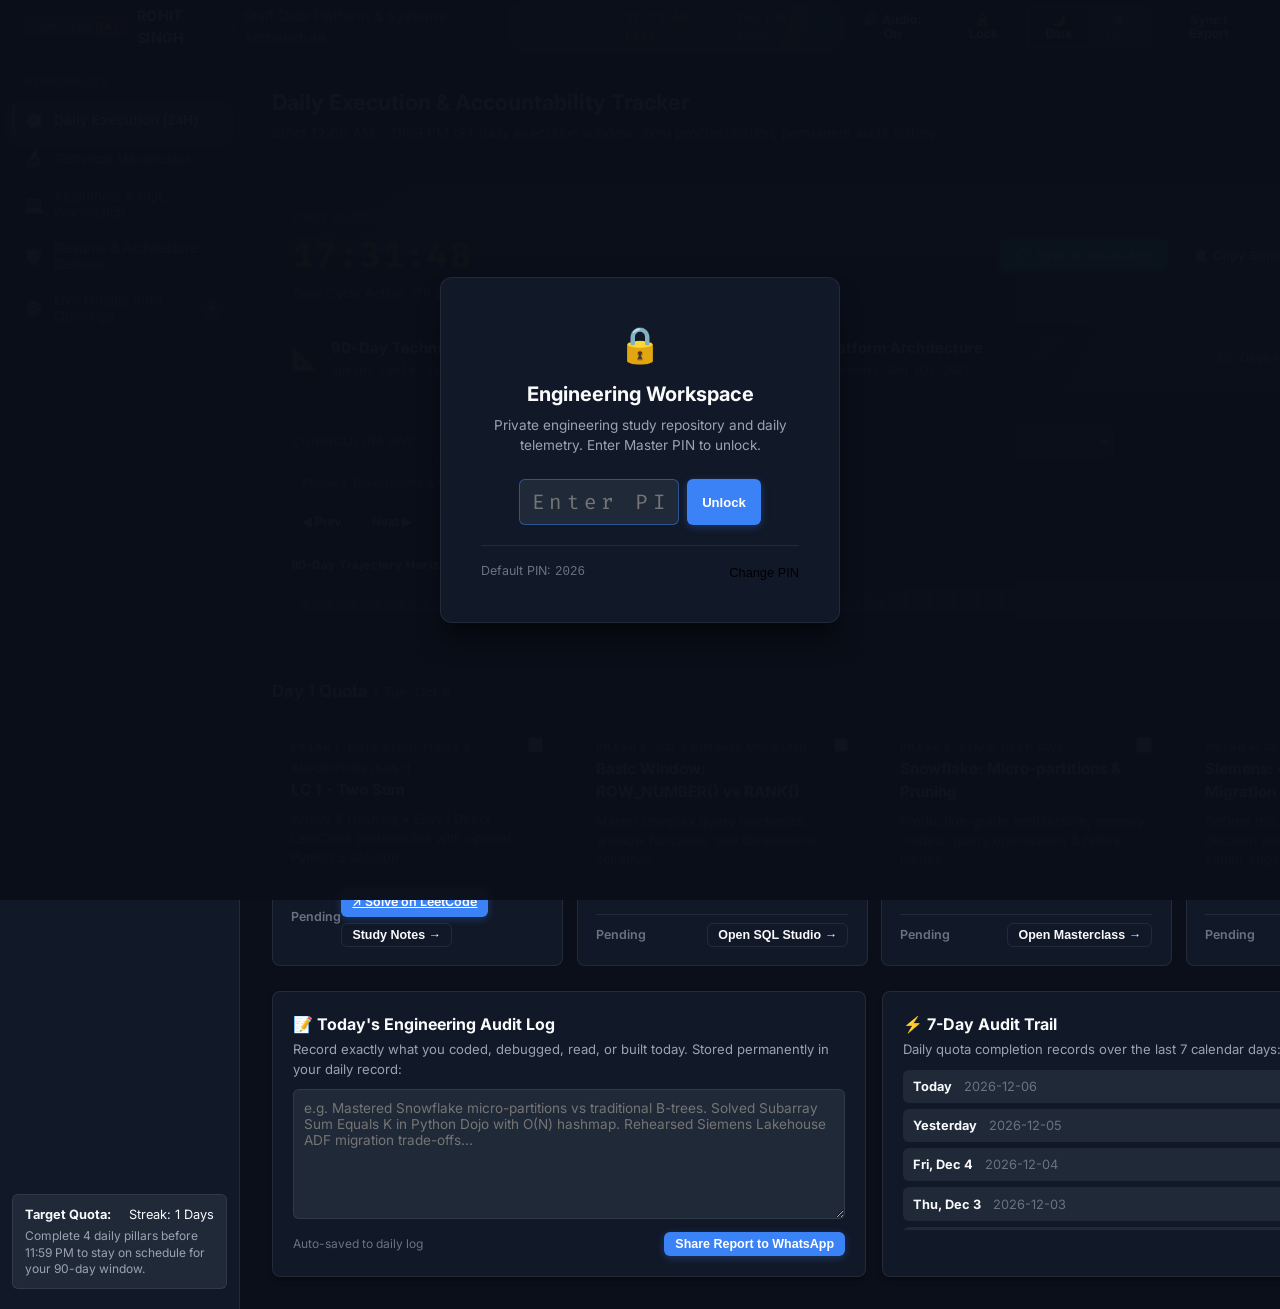
==== commit bfe05a8d: "feat: restart 90-day sprint from Oct 06, 2026 to Jan 03, 2027 (Day 90 Birthday Culmination)" ====
--- a/google-l5-prep/index.html
+++ b/google-l5-prep/index.html
@@ -163,7 +163,7 @@
               <span class="birthday-icon">📐</span>
               <div>
                 <div class="birthday-title">90-Day Technical Competency Sprint: High-Scale Systems &amp; Data Platform Architecture</div>
-                <div class="birthday-subtitle">Sprint Cycle: Oct 05 (Day 01) ➔ Jan 02 (Day 90) • Target Benchmark Assessment: Jan 03, 2027</div>
+                <div class="birthday-subtitle">Sprint Cycle: Oct 06 (Day 01) ➔ Jan 03 (Day 90) • Target Benchmark Assessment: Jan 03, 2027</div>
               </div>
             </div>
             <div class="birthday-countdown-pill" id="birthdayCountdownPill">
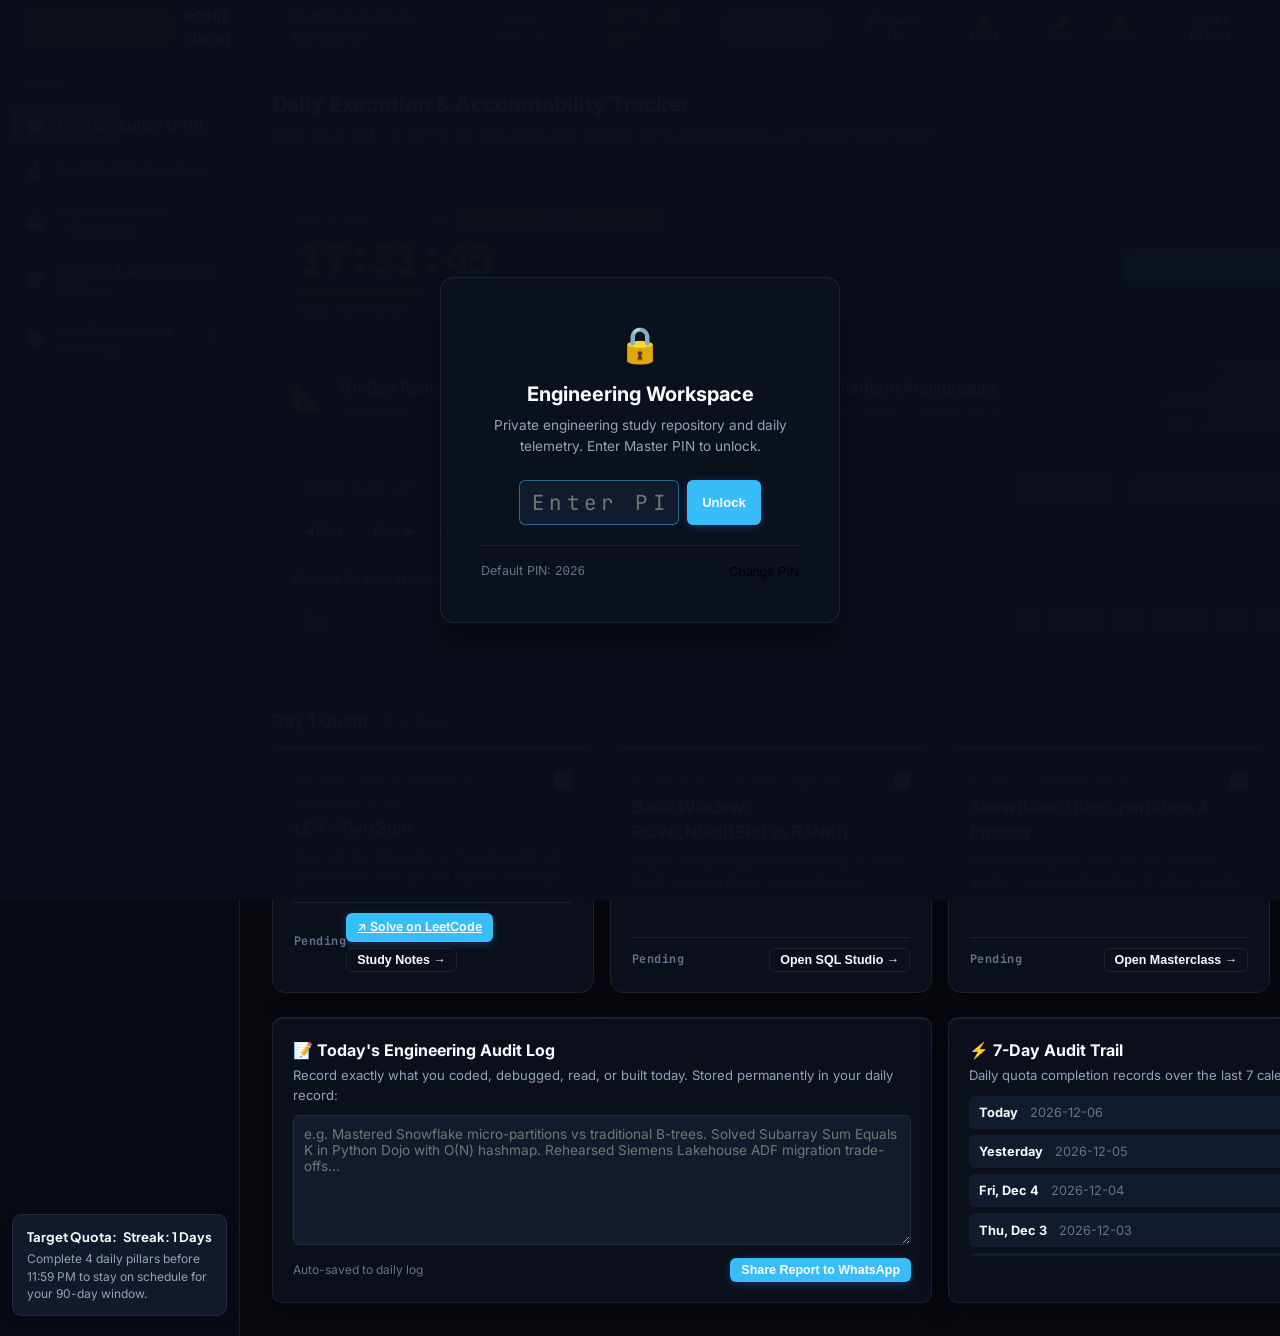
==== commit b10a589c: "design: elevate UI with Obsidian/Porcelain design system, Plus Jakarta Sans, JetBrains Mono, and rea" ====
--- a/google-l5-prep/index.html
+++ b/google-l5-prep/index.html
@@ -7,7 +7,7 @@
   <meta name="description" content="Confidential Data Engineering Workspace & Daily Telemetry.">
   <link rel="preconnect" href="https://fonts.googleapis.com">
   <link rel="preconnect" href="https://fonts.gstatic.com" crossorigin>
-  <link href="https://fonts.googleapis.com/css2?family=Fira+Code:wght@400;500;600&family=Inter:wght@400;500;600;700&display=swap" rel="stylesheet">
+  <link href="https://fonts.googleapis.com/css2?family=Inter:wght@400;500;600;700&family=JetBrains+Mono:wght@400;500;600;700;800&family=Plus+Jakarta+Sans:wght@500;600;700;800&display=swap" rel="stylesheet">
   <link rel="stylesheet" href="css/styles.css">
 </head>
 <body class="theme-dark">
@@ -39,11 +39,11 @@
   <!-- Top Application Bar -->
   <header class="topbar">
     <div class="brand">
-      <div class="brand-badge">CONFIDENTIAL</div>
+      <div class="brand-badge"><span class="brand-pulse-dot"></span>SECURE // L5 PORTAL</div>
       <div class="brand-text">
         <span class="brand-title">ROHIT SINGH</span>
         <span class="brand-sep">/</span>
-        <span class="brand-sub">Staff Data Platform & Systems Architecture</span>
+        <span class="brand-sub">Staff Data Platform Architecture</span>
       </div>
     </div>
 
@@ -137,8 +137,14 @@
         <div class="card countdown-banner-card">
           <div class="countdown-banner-content">
             <div class="countdown-banner-meta">
-              <span class="countdown-eyebrow">DAILY CUTOFF WINDOW</span>
+              <div class="countdown-eyebrow-row">
+                <span class="countdown-eyebrow">DAILY CUTOFF WINDOW</span>
+                <span class="countdown-pulse-tag"><span class="pulse-mini-dot"></span>ACTIVE CYCLE • 11:59:59 PM IST</span>
+              </div>
               <h2 class="countdown-clock-digits" id="dailyCountdownClock">--:--:--</h2>
+              <div class="countdown-progress-track">
+                <div class="countdown-progress-bar" id="dailyCutoffProgressBar"></div>
+              </div>
               <p class="countdown-clock-sub" id="countdownUrgencyMessage">Window resets strictly at 11:59:59 PM IST tonight.</p>
             </div>
             <div class="countdown-banner-actions">
--- a/google-l5-prep/css/styles.css
+++ b/google-l5-prep/css/styles.css
@@ -2,43 +2,49 @@
 /* Design Philosophy: Minimalist, High-Density, Zero-Distraction, Production-Grade */
 
 :root {
+  --font-display: 'Plus Jakarta Sans', -apple-system, BlinkMacSystemFont, sans-serif;
   --font-sans: 'Inter', -apple-system, BlinkMacSystemFont, 'Segoe UI', Roboto, sans-serif;
-  --font-mono: 'Fira Code', monospace;
-
-  /* Theme Defaults (Dark Mode: Deep Slate / Zinc) */
-  --bg-base: #0b0f19;
-  --bg-surface: #111827;
-  --bg-surface-elevated: #1f2937;
-  --bg-surface-hover: #374151;
+  --font-mono: 'JetBrains Mono', 'Fira Code', monospace;
+
+  /* 🌌 Theme Defaults (Dark Mode: Deep Obsidian & Electric Sky) */
+  --bg-base: #07090e;
+  --bg-surface: rgba(13, 19, 33, 0.72);
+  --bg-surface-elevated: rgba(22, 31, 51, 0.75);
+  --bg-surface-hover: rgba(30, 42, 69, 0.85);
   --border-subtle: rgba(255, 255, 255, 0.08);
-  --border-active: rgba(59, 130, 246, 0.5);
-
-  --text-main: #f9fafb;
-  --text-muted: #9ca3af;
-  --text-subtle: #6b7280;
-
-  --accent-blue: #3b82f6;
+  --border-active: rgba(56, 189, 248, 0.5);
+  --card-rim: inset 0 1px 0 0 rgba(255, 255, 255, 0.08);
+
+  --text-main: #f8fafc;
+  --text-muted: #94a3b8;
+  --text-subtle: #64748b;
+
+  --accent-blue: #38bdf8;
   --accent-green: #10b981;
   --accent-yellow: #f59e0b;
-  --accent-red: #ef4444;
+  --accent-red: #f43f5e;
+  --accent-indigo: #818cf8;
+  --accent-violet: #a78bfa;
 
   --radius-sm: 6px;
-  --radius-md: 8px;
-  --radius-lg: 12px;
-
-  --shadow-card: 0 4px 6px -1px rgba(0, 0, 0, 0.3), 0 2px 4px -2px rgba(0, 0, 0, 0.3);
+  --radius-md: 10px;
+  --radius-lg: 14px;
+  --radius-xl: 18px;
+
+  --shadow-card: 0 8px 30px -4px rgba(0, 0, 0, 0.45), inset 0 1px 0 0 rgba(255, 255, 255, 0.07);
   --code-bg: #030712;
   --code-text: #67e8f9;
 }
 
-/* ☀️ Premier Light Theme */
+/* ☀️ Executive Porcelain Light Theme */
 body.theme-light {
   --bg-base: #f8fafc;
   --bg-surface: #ffffff;
   --bg-surface-elevated: #f1f5f9;
   --bg-surface-hover: #e2e8f0;
-  --border-subtle: rgba(0, 0, 0, 0.08);
+  --border-subtle: rgba(226, 232, 240, 0.9);
   --border-active: rgba(37, 99, 235, 0.5);
+  --card-rim: inset 0 1px 0 0 rgba(255, 255, 255, 0.8);
 
   --text-main: #0f172a;
   --text-muted: #475569;
@@ -47,9 +53,11 @@
   --accent-blue: #2563eb;
   --accent-green: #059669;
   --accent-yellow: #d97706;
-  --accent-red: #dc2626;
-
-  --shadow-card: 0 1px 3px 0 rgba(0, 0, 0, 0.05), 0 1px 2px -1px rgba(0, 0, 0, 0.05);
+  --accent-red: #e11d48;
+  --accent-indigo: #4f46e5;
+  --accent-violet: #7c3aed;
+
+  --shadow-card: 0 1px 3px rgba(0, 0, 0, 0.03), 0 8px 24px -4px rgba(15, 23, 42, 0.05);
   --code-bg: #1e293b;
   --code-text: #7dd3fc;
 }
@@ -63,12 +71,37 @@
 body {
   font-family: var(--font-sans);
   background-color: var(--bg-base);
+  background-image: radial-gradient(1200px 700px at 50% -10%, rgba(30, 58, 138, 0.12), transparent 75%);
   color: var(--text-main);
   line-height: 1.5;
   font-size: 14px;
   -webkit-font-smoothing: antialiased;
+  -moz-osx-font-smoothing: grayscale;
   overflow-x: hidden;
   position: relative;
+}
+
+body.theme-light {
+  background-image: radial-gradient(1000px 600px at 50% -10%, rgba(224, 231, 255, 0.45), transparent 70%);
+}
+
+/* 🖱️ Sleek Custom Scrollbars */
+::-webkit-scrollbar {
+  width: 6px;
+  height: 6px;
+}
+::-webkit-scrollbar-track {
+  background: transparent;
+}
+::-webkit-scrollbar-thumb {
+  background: rgba(255, 255, 255, 0.16);
+  border-radius: 9999px;
+}
+body.theme-light ::-webkit-scrollbar-thumb {
+  background: rgba(0, 0, 0, 0.16);
+}
+::-webkit-scrollbar-thumb:hover {
+  background: var(--accent-blue);
 }
 
 /* 🌌 Ambient Interactive Mesh & Particles Canvas */
@@ -130,97 +163,147 @@
   display: flex;
   justify-content: space-between;
   align-items: center;
-  height: 54px;
+  height: 56px;
   padding: 0 1.5rem;
-  background-color: var(--bg-surface);
+  background-color: rgba(7, 9, 14, 0.78);
   border-bottom: 1px solid var(--border-subtle);
   position: sticky;
   top: 0;
   z-index: 50;
-  backdrop-filter: blur(8px);
+  backdrop-filter: blur(16px);
+  -webkit-backdrop-filter: blur(16px);
+  transition: background-color 0.3s ease, border-color 0.3s ease;
+}
+
+body.theme-light .topbar {
+  background-color: rgba(255, 255, 255, 0.85);
+  border-bottom-color: rgba(226, 232, 240, 0.9);
 }
 
 .brand {
   display: flex;
   align-items: center;
-  gap: 10px;
+  gap: 12px;
 }
 
 .brand-badge {
+  font-family: var(--font-mono);
   font-size: 0.65rem;
   font-weight: 700;
   letter-spacing: 0.08em;
-  padding: 2px 6px;
-  border-radius: 4px;
-  background-color: rgba(239, 68, 68, 0.15);
-  background-image: linear-gradient(110deg, transparent 20%, rgba(239, 68, 68, 0.3) 45%, transparent 70%);
-  background-size: 200% 100%;
-  animation: holoShimmerSweep 5s infinite linear;
-  color: #f87171;
-  border: 1px solid rgba(239, 68, 68, 0.3);
+  padding: 3px 8px;
+  border-radius: 6px;
+  background-color: rgba(16, 185, 129, 0.1);
+  color: #34d399;
+  border: 1px solid rgba(16, 185, 129, 0.25);
+  display: inline-flex;
+  align-items: center;
+  gap: 6px;
+}
+
+body.theme-light .brand-badge {
+  background-color: rgba(5, 150, 105, 0.08);
+  color: #059669;
+  border-color: rgba(5, 150, 105, 0.25);
+}
+
+.brand-pulse-dot {
+  display: inline-block;
+  width: 6px;
+  height: 6px;
+  border-radius: 50%;
+  background-color: #10b981;
+  box-shadow: 0 0 8px #10b981;
+  animation: pulseDot 2s infinite ease-in-out;
+}
+
+@keyframes pulseDot {
+  0%, 100% { opacity: 1; transform: scale(1); }
+  50% { opacity: 0.35; transform: scale(0.85); }
 }
 
 .brand-text {
   display: flex;
   align-items: center;
-  gap: 6px;
-  font-size: 0.9rem;
+  gap: 8px;
+  font-size: 0.92rem;
 }
 
 .brand-title {
-  font-weight: 700;
-  letter-spacing: 0.02em;
+  font-family: var(--font-display);
+  font-weight: 800;
+  letter-spacing: -0.02em;
+  color: var(--text-main);
 }
 
 .brand-sep {
   color: var(--text-subtle);
+  font-weight: 400;
 }
 
 .brand-sub {
   color: var(--text-muted);
+  font-weight: 500;
+  font-size: 0.85rem;
 }
 
 .accountability-clock-pill {
   display: flex;
   align-items: center;
-  gap: 8px;
-  background-color: var(--bg-surface-elevated);
-  border: 1px solid var(--border-subtle);
-  padding: 4px 12px;
-  border-radius: 20px;
+  gap: 10px;
+  background-color: rgba(15, 23, 42, 0.65);
+  backdrop-filter: blur(12px);
+  border: 1px solid rgba(255, 255, 255, 0.1);
+  padding: 5px 14px;
+  border-radius: 9999px;
   font-size: 0.8rem;
-  animation: pulseGlowRing 3.5s infinite ease-in-out;
+  box-shadow: 0 2px 10px rgba(0, 0, 0, 0.25);
   transition: border-color 0.2s ease, box-shadow 0.2s ease;
+}
+
+body.theme-light .accountability-clock-pill {
+  background-color: rgba(241, 245, 249, 0.9);
+  border-color: rgba(0, 0, 0, 0.08);
+  box-shadow: 0 1px 4px rgba(0, 0, 0, 0.04);
 }
 
 .accountability-clock-pill:hover {
   border-color: var(--border-active);
-  box-shadow: 0 0 15px rgba(59, 130, 246, 0.25);
+  box-shadow: 0 0 18px rgba(56, 189, 248, 0.25);
 }
 
 .clock-label {
   color: var(--text-subtle);
+  font-family: var(--font-mono);
   font-weight: 600;
-  font-size: 0.7rem;
+  font-size: 0.68rem;
+  letter-spacing: 0.06em;
 }
 
 .clock-time {
   font-family: var(--font-mono);
   font-weight: 700;
+  font-size: 0.88rem;
+  letter-spacing: 0.04em;
   color: var(--accent-yellow);
+  font-variant-numeric: tabular-nums;
 }
 
 .clock-status {
   background-color: rgba(16, 185, 129, 0.15);
-  background-image: linear-gradient(110deg, transparent 20%, rgba(16, 185, 129, 0.3) 45%, transparent 70%);
-  background-size: 200% 100%;
-  animation: holoShimmerSweep 4s infinite linear;
   color: #34d399;
-  padding: 2px 8px;
-  border-radius: 10px;
+  padding: 2px 9px;
+  border-radius: 9999px;
+  font-family: var(--font-mono);
   font-weight: 600;
-  font-size: 0.75rem;
-  border: 1px solid rgba(16, 185, 129, 0.25);
+  font-size: 0.72rem;
+  border: 1px solid rgba(16, 185, 129, 0.28);
+}
+
+body.theme-light .clock-status {
+  background-color: rgba(5, 150, 105, 0.1);
+  color: #059669;
+  border-color: rgba(5, 150, 105, 0.25);
 }
 
 .topbar-actions {
@@ -231,7 +314,8 @@
 
 .sound-toggle-btn {
   font-size: 0.75rem;
-  padding: 4px 9px;
+  padding: 5px 11px;
+  border-radius: var(--radius-sm);
   transition: all 0.2s cubic-bezier(0.2, 0.8, 0.2, 1);
 }
 
@@ -255,6 +339,7 @@
   color: var(--text-muted);
   padding: 4px 10px;
   font-size: 0.75rem;
+  font-weight: 600;
   border-radius: 4px;
   cursor: pointer;
   transition: all 0.2s cubic-bezier(0.2, 0.8, 0.2, 1);
@@ -263,7 +348,6 @@
 .theme-btn.active {
   background-color: var(--bg-surface);
   color: var(--text-main);
-  font-weight: 600;
   box-shadow: 0 1px 4px rgba(0, 0, 0, 0.2);
 }
 
@@ -278,7 +362,9 @@
 
 /* --- Sidebar --- */
 .sidebar {
-  background-color: var(--bg-surface);
+  background-color: rgba(9, 13, 22, 0.75);
+  backdrop-filter: blur(20px);
+  -webkit-backdrop-filter: blur(20px);
   border-right: 1px solid var(--border-subtle);
   display: flex;
   flex-direction: column;
@@ -286,12 +372,19 @@
   padding: 1.25rem 0.75rem;
   position: relative;
   z-index: 10;
+  transition: background-color 0.3s ease, border-color 0.3s ease;
+}
+
+body.theme-light .sidebar {
+  background-color: rgba(255, 255, 255, 0.85);
+  border-right-color: rgba(226, 232, 240, 0.9);
 }
 
 .nav-label {
-  font-size: 0.68rem;
-  font-weight: 700;
-  letter-spacing: 0.08em;
+  font-family: var(--font-mono);
+  font-size: 0.65rem;
+  font-weight: 700;
+  letter-spacing: 0.1em;
   color: var(--text-subtle);
   padding: 0 10px 8px 10px;
 }
@@ -299,7 +392,7 @@
 .nav-menu {
   display: flex;
   flex-direction: column;
-  gap: 4px;
+  gap: 5px;
   position: relative;
 }
 
@@ -308,46 +401,53 @@
   position: absolute;
   left: 0;
   width: 100%;
-  height: 38px;
-  background-color: var(--bg-surface-elevated);
-  border-radius: var(--radius-sm);
+  height: 40px;
+  background: linear-gradient(90deg, rgba(56, 189, 248, 0.14), rgba(56, 189, 248, 0.02));
+  border-radius: var(--radius-md);
   border-left: 3px solid var(--accent-blue);
-  box-shadow: 0 4px 14px rgba(59, 130, 246, 0.15);
+  box-shadow: 0 4px 16px rgba(56, 189, 248, 0.12);
   pointer-events: none;
   transition: transform 0.35s cubic-bezier(0.34, 1.56, 0.64, 1), height 0.2s ease, opacity 0.2s ease;
   z-index: 0;
 }
 
+body.theme-light .nav-indicator-pill {
+  background: linear-gradient(90deg, rgba(37, 99, 235, 0.12), rgba(37, 99, 235, 0.02));
+  border-left-color: var(--accent-blue);
+}
+
 .nav-item {
   display: flex;
   align-items: center;
-  gap: 10px;
-  padding: 8px 12px;
-  border-radius: var(--radius-sm);
+  gap: 12px;
+  padding: 9px 12px;
+  border-radius: var(--radius-md);
   background: transparent !important;
   border: none;
   color: var(--text-muted);
+  font-family: var(--font-display);
   font-size: 0.88rem;
-  font-weight: 500;
+  font-weight: 600;
   text-align: left;
   cursor: pointer;
-  transition: color 0.2s ease;
+  transition: color 0.2s ease, transform 0.2s ease;
   position: relative;
   z-index: 1;
 }
 
 .nav-item:hover {
   color: var(--text-main);
+  transform: translateX(2px);
 }
 
 .nav-item.active {
   color: var(--text-main);
-  font-weight: 600;
+  font-weight: 700;
   border-left: none;
 }
 
 .nav-icon {
-  font-size: 1rem;
+  font-size: 1.05rem;
   transition: transform 0.25s cubic-bezier(0.34, 1.56, 0.64, 1);
 }
 
@@ -358,21 +458,28 @@
 .footer-accountability-card {
   background-color: var(--bg-surface-elevated);
   border: 1px solid var(--border-subtle);
-  border-radius: var(--radius-sm);
-  padding: 10px 12px;
+  border-radius: var(--radius-md);
+  padding: 12px 14px;
+  box-shadow: 0 4px 14px rgba(0, 0, 0, 0.15);
+}
+
+body.theme-light .footer-accountability-card {
+  box-shadow: 0 2px 8px rgba(0, 0, 0, 0.04);
 }
 
 .footer-accountability-header {
   display: flex;
   justify-content: space-between;
-  font-size: 0.8rem;
+  font-family: var(--font-display);
+  font-size: 0.82rem;
+  font-weight: 700;
   margin-bottom: 4px;
 }
 
 .footer-accountability-text {
   font-size: 0.75rem;
   color: var(--text-muted);
-  line-height: 1.4;
+  line-height: 1.45;
 }
 
 /* --- Main Content --- */
@@ -564,20 +671,22 @@
 
 /* 📐 90-Day Technical Competency Sprint Milestone */
 .birthday-mission-card {
-  background: linear-gradient(135deg, rgba(37, 99, 235, 0.08), rgba(15, 23, 42, 0.65));
-  border: 1px solid rgba(59, 130, 246, 0.35);
-  padding: 12px 18px;
-  margin-bottom: 1.1rem;
-  border-radius: var(--radius-md);
-  box-shadow: 0 4px 18px rgba(37, 99, 235, 0.08);
+  background: linear-gradient(135deg, rgba(30, 58, 138, 0.16), rgba(15, 23, 42, 0.7));
+  backdrop-filter: blur(16px);
+  -webkit-backdrop-filter: blur(16px);
+  border: 1px solid rgba(56, 189, 248, 0.28);
+  padding: 14px 20px;
+  margin-bottom: 1.25rem;
+  border-radius: var(--radius-lg);
+  box-shadow: 0 8px 28px -6px rgba(0, 0, 0, 0.4), inset 0 1px 0 0 rgba(255, 255, 255, 0.08);
   position: relative;
   overflow: hidden;
 }
 
 body.theme-light .birthday-mission-card {
-  background: linear-gradient(135deg, rgba(239, 246, 255, 0.95), rgba(241, 245, 249, 0.9));
-  border: 1px solid rgba(37, 99, 235, 0.35);
-  box-shadow: 0 4px 16px rgba(37, 99, 235, 0.08);
+  background: linear-gradient(135deg, rgba(239, 246, 255, 0.95), rgba(248, 250, 252, 0.95));
+  border: 1px solid rgba(37, 99, 235, 0.28);
+  box-shadow: 0 4px 18px rgba(37, 99, 235, 0.08);
 }
 
 .birthday-mission-card::after {
@@ -587,9 +696,9 @@
   left: 0;
   width: 100%;
   height: 100%;
-  background: linear-gradient(110deg, transparent 20%, rgba(59, 130, 246, 0.10) 45%, transparent 70%);
+  background: linear-gradient(110deg, transparent 20%, rgba(56, 189, 248, 0.08) 45%, transparent 70%);
   background-size: 200% 100%;
-  animation: holoShimmerSweep 6s infinite linear;
+  animation: holoShimmerSweep 7s infinite linear;
   pointer-events: none;
 }
 
@@ -598,7 +707,7 @@
   justify-content: space-between;
   align-items: center;
   flex-wrap: wrap;
-  gap: 12px;
+  gap: 14px;
   position: relative;
   z-index: 2;
 }
@@ -606,27 +715,29 @@
 .birthday-mission-left {
   display: flex;
   align-items: center;
-  gap: 12px;
+  gap: 14px;
 }
 
 .birthday-icon {
-  font-size: 1.4rem;
-  filter: drop-shadow(0 0 6px rgba(37, 99, 235, 0.4));
+  font-size: 1.5rem;
+  filter: drop-shadow(0 0 8px rgba(56, 189, 248, 0.5));
 }
 
 .birthday-title {
-  font-size: 0.92rem;
-  font-weight: 700;
-  color: var(--text-main);
-  letter-spacing: 0.015em;
+  font-family: var(--font-display);
+  font-size: 0.98rem;
+  font-weight: 700;
+  color: var(--text-main);
+  letter-spacing: -0.01em;
 }
 
 .birthday-subtitle {
-  font-size: 0.76rem;
-  color: #3b82f6;
-  font-family: var(--font-mono);
+  font-family: var(--font-mono);
+  font-size: 0.74rem;
+  color: #38bdf8;
   font-weight: 600;
-  margin-top: 2px;
+  margin-top: 3px;
+  letter-spacing: 0.02em;
 }
 
 body.theme-light .birthday-subtitle {
@@ -634,29 +745,31 @@
 }
 
 .birthday-countdown-pill {
-  background: var(--bg-surface-elevated);
-  border: 1px solid rgba(59, 130, 246, 0.4);
-  padding: 5px 14px;
-  border-radius: 20px;
-  font-size: 0.78rem;
-  color: var(--text-main);
-  display: flex;
-  align-items: center;
-  gap: 6px;
-  box-shadow: 0 0 10px rgba(59, 130, 246, 0.12);
+  background: rgba(15, 23, 42, 0.75);
+  backdrop-filter: blur(12px);
+  border: 1px solid rgba(56, 189, 248, 0.35);
+  padding: 6px 16px;
+  border-radius: 9999px;
+  font-size: 0.8rem;
+  font-weight: 600;
+  color: var(--text-main);
+  display: flex;
+  align-items: center;
+  gap: 8px;
+  box-shadow: 0 0 16px rgba(56, 189, 248, 0.14);
 }
 
 body.theme-light .birthday-countdown-pill {
   background: #ffffff;
-  border: 1px solid rgba(37, 99, 235, 0.4);
-  box-shadow: 0 2px 8px rgba(37, 99, 235, 0.12);
+  border: 1px solid rgba(37, 99, 235, 0.35);
+  box-shadow: 0 2px 10px rgba(37, 99, 235, 0.1);
 }
 
 .bday-days-left {
   font-family: var(--font-mono);
   font-weight: 800;
-  color: #3b82f6;
-  font-size: 1rem;
+  color: #38bdf8;
+  font-size: 1.05rem;
 }
 
 body.theme-light .bday-days-left {
@@ -664,19 +777,20 @@
 }
 
 .bday-horizon-flag {
+  font-family: var(--font-mono);
   font-size: 0.68rem;
   font-weight: 700;
-  color: #3b82f6;
-  background: rgba(37, 99, 235, 0.12);
-  border: 1px solid rgba(59, 130, 246, 0.45);
-  padding: 2px 8px;
-  border-radius: 4px;
-  margin-left: 6px;
+  color: #38bdf8;
+  background: rgba(30, 58, 138, 0.4);
+  border: 1px solid rgba(56, 189, 248, 0.5);
+  padding: 3px 9px;
+  border-radius: 6px;
+  margin-left: 8px;
   white-space: nowrap;
   display: inline-flex;
   align-items: center;
-  gap: 4px;
-  box-shadow: 0 0 8px rgba(37, 99, 235, 0.25);
+  gap: 5px;
+  box-shadow: 0 0 10px rgba(56, 189, 248, 0.3);
 }
 
 body.theme-light .bday-horizon-flag {
@@ -688,8 +802,20 @@
 
 /* --- 1. DAILY TRACKER --- */
 .countdown-banner-card {
-  background: linear-gradient(135deg, var(--bg-surface), var(--bg-surface-elevated));
-  border: 1px solid var(--border-subtle);
+  background: linear-gradient(135deg, rgba(17, 24, 39, 0.75), rgba(15, 23, 42, 0.6));
+  backdrop-filter: blur(16px);
+  -webkit-backdrop-filter: blur(16px);
+  border: 1px solid rgba(255, 255, 255, 0.08);
+  border-radius: var(--radius-lg);
+  padding: 1.35rem 1.6rem;
+  margin-bottom: 1.15rem;
+  box-shadow: 0 8px 32px -8px rgba(0, 0, 0, 0.5), inset 0 1px 0 0 rgba(255, 255, 255, 0.08);
+}
+
+body.theme-light .countdown-banner-card {
+  background: linear-gradient(135deg, #ffffff, #f8fafc);
+  border: 1px solid rgba(226, 232, 240, 0.9);
+  box-shadow: 0 4px 20px -4px rgba(15, 23, 42, 0.06);
 }
 
 .countdown-banner-content {
@@ -702,21 +828,77 @@
   z-index: 2;
 }
 
+.countdown-eyebrow-row {
+  display: flex;
+  align-items: center;
+  gap: 10px;
+  margin-bottom: 4px;
+}
+
 .countdown-eyebrow {
-  font-size: 0.7rem;
+  font-family: var(--font-mono);
+  font-size: 0.68rem;
   font-weight: 700;
   letter-spacing: 0.08em;
   color: var(--text-subtle);
 }
 
+.countdown-pulse-tag {
+  display: inline-flex;
+  align-items: center;
+  gap: 5px;
+  font-family: var(--font-mono);
+  font-size: 0.65rem;
+  font-weight: 600;
+  color: #f59e0b;
+  background: rgba(245, 158, 11, 0.1);
+  border: 1px solid rgba(245, 158, 11, 0.25);
+  padding: 2px 7px;
+  border-radius: 4px;
+}
+
+.pulse-mini-dot {
+  display: inline-block;
+  width: 5px;
+  height: 5px;
+  border-radius: 50%;
+  background-color: #f59e0b;
+  box-shadow: 0 0 6px #f59e0b;
+}
+
 .countdown-clock-digits {
   font-family: var(--font-mono);
-  font-size: 2.2rem;
+  font-size: 2.6rem;
   font-weight: 800;
   color: var(--accent-yellow);
-  letter-spacing: 0.04em;
-  margin: 2px 0;
-  text-shadow: 0 0 15px rgba(245, 158, 11, 0.2);
+  letter-spacing: -0.02em;
+  font-variant-numeric: tabular-nums;
+  line-height: 1.1;
+  margin: 6px 0;
+  text-shadow: 0 0 20px rgba(245, 158, 11, 0.25);
+}
+
+.countdown-progress-track {
+  width: 100%;
+  max-width: 460px;
+  height: 4px;
+  background: rgba(255, 255, 255, 0.08);
+  border-radius: 9999px;
+  overflow: hidden;
+  margin: 6px 0 8px 0;
+}
+
+body.theme-light .countdown-progress-track {
+  background: rgba(0, 0, 0, 0.06);
+}
+
+.countdown-progress-bar {
+  height: 100%;
+  width: 0%;
+  background: linear-gradient(90deg, #f59e0b, #10b981);
+  border-radius: 9999px;
+  transition: width 0.6s cubic-bezier(0.16, 1, 0.3, 1);
+  box-shadow: 0 0 8px rgba(245, 158, 11, 0.5);
 }
 
 .countdown-clock-sub {
@@ -730,36 +912,64 @@
   flex-wrap: wrap;
 }
 
+/* 4 Daily Mandatory Pillars */
 .pillars-grid {
   display: grid;
-  grid-template-columns: repeat(auto-fit, minmax(250px, 1fr));
-  gap: 14px;
+  grid-template-columns: repeat(auto-fit, minmax(260px, 1fr));
+  gap: 16px;
 }
 
 .pillar-card {
-  background-color: var(--bg-surface);
-  border: 1px solid var(--border-subtle);
-  border-radius: var(--radius-md);
-  padding: 1.15rem;
+  background: rgba(13, 19, 33, 0.72);
+  backdrop-filter: blur(16px);
+  -webkit-backdrop-filter: blur(16px);
+  border: 1px solid rgba(255, 255, 255, 0.08);
+  border-radius: var(--radius-lg);
+  padding: 1.3rem;
   display: flex;
   flex-direction: column;
   justify-content: space-between;
-  transition: transform 0.25s cubic-bezier(0.2, 0.8, 0.2, 1), box-shadow 0.25s ease, border-color 0.25s ease, background-color 0.25s ease;
+  box-shadow: 0 8px 24px -6px rgba(0, 0, 0, 0.4), inset 0 1px 0 0 rgba(255, 255, 255, 0.06);
+  transition: transform 0.25s cubic-bezier(0.16, 1, 0.3, 1), box-shadow 0.25s ease, border-color 0.25s ease, background-color 0.25s ease;
   transform-style: preserve-3d;
   will-change: transform;
   position: relative;
   overflow: hidden;
 }
 
+body.theme-light .pillar-card {
+  background: #ffffff;
+  border: 1px solid rgba(226, 232, 240, 0.9);
+  box-shadow: 0 2px 8px rgba(0, 0, 0, 0.04), 0 8px 20px -4px rgba(15, 23, 42, 0.04);
+}
+
+/* Distinctive architectural accents per pillar */
+#pillarCard1 { border-top: 3px solid #38bdf8; }
+#pillarCard2 { border-top: 3px solid #10b981; }
+#pillarCard3 { border-top: 3px solid #a78bfa; }
+#pillarCard4 { border-top: 3px solid #f59e0b; }
+
 .pillar-card:hover {
-  border-color: rgba(59, 130, 246, 0.4);
-  box-shadow: 0 8px 24px -4px rgba(0, 0, 0, 0.35), 0 0 14px rgba(59, 130, 246, 0.15);
+  border-color: rgba(56, 189, 248, 0.45);
+  box-shadow: 0 16px 36px -8px rgba(0, 0, 0, 0.5), 0 0 20px rgba(56, 189, 248, 0.12);
+  transform: translateY(-3px);
+}
+
+body.theme-light .pillar-card:hover {
+  border-color: rgba(37, 99, 235, 0.5) !important;
+  box-shadow: 0 14px 30px -8px rgba(37, 99, 235, 0.15) !important;
+  transform: translateY(-3px);
 }
 
 .pillar-card.completed {
-  border-color: rgba(16, 185, 129, 0.5);
-  background-color: rgba(16, 185, 129, 0.04);
-  box-shadow: 0 0 18px rgba(16, 185, 129, 0.12);
+  border-color: rgba(16, 185, 129, 0.5) !important;
+  background: linear-gradient(135deg, rgba(16, 185, 129, 0.07), rgba(13, 19, 33, 0.8)) !important;
+  box-shadow: 0 8px 24px -4px rgba(16, 185, 129, 0.15) !important;
+}
+
+body.theme-light .pillar-card.completed {
+  background: linear-gradient(135deg, rgba(16, 185, 129, 0.07), #ffffff) !important;
+  border-color: rgba(5, 150, 105, 0.5) !important;
 }
 
 .pillar-card:nth-child(1) { animation: cardCascadeIn 0.4s cubic-bezier(0.16, 1, 0.3, 1) 0.03s both; }
@@ -771,44 +981,52 @@
   display: flex;
   justify-content: space-between;
   align-items: flex-start;
-  gap: 10px;
+  gap: 12px;
   margin-bottom: 8px;
   position: relative;
   z-index: 2;
 }
 
 .pillar-category {
-  font-size: 0.68rem;
+  font-family: var(--font-mono);
+  font-size: 0.66rem;
   font-weight: 700;
   text-transform: uppercase;
-  color: var(--accent-blue);
-  letter-spacing: 0.04em;
-}
+  letter-spacing: 0.06em;
+}
+
+#pillarCategory1 { color: #38bdf8; }
+#pillarCategory2 { color: #10b981; }
+#pillarCategory3 { color: #a78bfa; }
+#pillarCategory4 { color: #f59e0b; }
 
 .pillar-title {
-  font-size: 0.95rem;
-  font-weight: 700;
-  color: var(--text-main);
-  margin-top: 2px;
+  font-family: var(--font-display);
+  font-size: 1.05rem;
+  font-weight: 700;
+  color: var(--text-main);
+  margin-top: 3px;
+  letter-spacing: -0.015em;
 }
 
 .pillar-check {
-  width: 20px;
-  height: 20px;
+  width: 22px;
+  height: 22px;
   cursor: pointer;
   accent-color: var(--accent-green);
+  border-radius: 6px;
   transition: transform 0.2s cubic-bezier(0.34, 1.56, 0.64, 1);
 }
 
 .pillar-check:hover {
-  transform: scale(1.25);
+  transform: scale(1.2);
 }
 
 .pillar-desc {
-  font-size: 0.82rem;
+  font-size: 0.83rem;
   color: var(--text-muted);
-  line-height: 1.45;
-  margin-bottom: 12px;
+  line-height: 1.5;
+  margin-bottom: 14px;
   flex-grow: 1;
   position: relative;
   z-index: 2;
@@ -819,21 +1037,23 @@
   justify-content: space-between;
   align-items: center;
   border-top: 1px solid var(--border-subtle);
-  padding-top: 8px;
+  padding-top: 10px;
   position: relative;
   z-index: 2;
 }
 
 .pillar-state {
-  font-size: 0.78rem;
-  font-weight: 600;
+  font-family: var(--font-mono);
+  font-size: 0.74rem;
+  font-weight: 700;
   color: var(--text-subtle);
+  letter-spacing: 0.04em;
   transition: color 0.2s ease;
 }
 
 .pillar-state.done {
   color: var(--accent-green);
-  text-shadow: 0 0 8px rgba(16, 185, 129, 0.4);
+  text-shadow: 0 0 10px rgba(16, 185, 129, 0.5);
 }
 
 .tracker-audit-split {
@@ -1571,15 +1791,23 @@
 .day-selector-card {
   display: flex;
   flex-direction: column;
-  background-color: var(--bg-surface);
-  border: 1px solid var(--border-subtle);
-  border-radius: var(--radius-md);
-  padding: 14px 18px;
-  margin-bottom: 1.25rem;
-  gap: 12px;
+  background: rgba(13, 19, 33, 0.7);
+  backdrop-filter: blur(16px);
+  -webkit-backdrop-filter: blur(16px);
+  border: 1px solid rgba(255, 255, 255, 0.08);
+  border-radius: var(--radius-lg);
+  padding: 16px 20px;
+  margin-bottom: 1.5rem;
+  gap: 14px;
   position: relative;
   overflow: hidden;
-  box-shadow: var(--shadow-card);
+  box-shadow: 0 8px 30px -8px rgba(0, 0, 0, 0.4), inset 0 1px 0 0 rgba(255, 255, 255, 0.06);
+}
+
+body.theme-light .day-selector-card {
+  background: #ffffff;
+  border: 1px solid rgba(226, 232, 240, 0.9);
+  box-shadow: 0 4px 18px -4px rgba(15, 23, 42, 0.05);
 }
 
 .day-selector-top-row {
@@ -1601,32 +1829,45 @@
 .day-select-dropdown {
   background-color: var(--bg-surface-elevated);
   color: var(--text-main);
-  border: 1px solid var(--border-active);
-  border-radius: var(--radius-sm);
-  padding: 6px 12px;
-  font-weight: 700;
-  font-size: 0.9rem;
+  border: 1px solid rgba(56, 189, 248, 0.3);
+  border-radius: var(--radius-md);
+  padding: 6px 14px;
+  font-family: var(--font-display);
+  font-weight: 700;
+  font-size: 0.88rem;
   cursor: pointer;
   outline: none;
   transition: all 0.2s ease;
+  box-shadow: 0 2px 8px rgba(0, 0, 0, 0.15);
+}
+
+body.theme-light .day-select-dropdown {
+  border-color: rgba(37, 99, 235, 0.3);
+  box-shadow: 0 1px 3px rgba(0, 0, 0, 0.05);
 }
 
 .day-select-dropdown:focus {
-  box-shadow: 0 0 10px rgba(59, 130, 246, 0.4);
+  border-color: var(--accent-blue);
+  box-shadow: 0 0 14px rgba(56, 189, 248, 0.35);
 }
 
 .phase-pill-badge {
-  font-size: 0.75rem;
-  font-weight: 700;
-  padding: 4px 10px;
-  border-radius: 12px;
-  background-color: rgba(59, 130, 246, 0.15);
-  background-image: linear-gradient(110deg, transparent 20%, rgba(59, 130, 246, 0.3) 45%, transparent 70%);
-  background-size: 200% 100%;
-  animation: holoShimmerSweep 5s infinite linear;
-  color: var(--accent-blue);
-  border: 1px solid rgba(59, 130, 246, 0.35);
-  box-shadow: 0 0 10px rgba(59, 130, 246, 0.15);
+  font-family: var(--font-mono);
+  font-size: 0.72rem;
+  font-weight: 700;
+  padding: 4px 12px;
+  border-radius: 9999px;
+  background-color: rgba(56, 189, 248, 0.12);
+  color: #38bdf8;
+  border: 1px solid rgba(56, 189, 248, 0.3);
+  box-shadow: 0 0 10px rgba(56, 189, 248, 0.12);
+  letter-spacing: 0.02em;
+}
+
+body.theme-light .phase-pill-badge {
+  background-color: rgba(37, 99, 235, 0.08);
+  color: #2563eb;
+  border-color: rgba(37, 99, 235, 0.3);
 }
 
 .day-selector-nav {
@@ -1638,7 +1879,7 @@
 /* 🌊 90-Day Trajectory Horizon Interactive Track */
 .horizon-track-wrapper {
   width: 100%;
-  padding-top: 10px;
+  padding-top: 12px;
   border-top: 1px solid var(--border-subtle);
 }
 
@@ -1648,58 +1889,82 @@
   align-items: center;
   font-size: 0.72rem;
   color: var(--text-subtle);
-  margin-bottom: 6px;
+  margin-bottom: 8px;
 }
 
 .horizon-title {
-  font-weight: 700;
-  letter-spacing: 0.04em;
+  font-family: var(--font-display);
+  font-weight: 700;
+  letter-spacing: 0.02em;
   color: var(--text-main);
 }
 
 .horizon-hint {
   font-weight: 400;
   color: var(--text-muted);
-  margin-left: 4px;
+  margin-left: 6px;
+  font-size: 0.7rem;
 }
 
 .horizon-stats {
   font-family: var(--font-mono);
   color: #34d399;
-  font-weight: 600;
+  font-weight: 700;
+  letter-spacing: 0.02em;
 }
 
 .horizon-timeline-container {
   display: flex;
   align-items: flex-end;
-  gap: 2px;
-  height: 40px;
-  padding: 6px 8px;
-  background-color: var(--bg-surface-elevated);
-  border: 1px solid var(--border-subtle);
-  border-radius: var(--radius-sm);
+  gap: 3px;
+  height: 48px;
+  padding: 8px 10px;
+  background-color: rgba(5, 8, 15, 0.75);
+  border: 1px solid rgba(255, 255, 255, 0.06);
+  border-radius: var(--radius-md);
   overflow-x: auto;
   scrollbar-width: thin;
+  box-shadow: inset 0 2px 8px rgba(0, 0, 0, 0.4);
+}
+
+body.theme-light .horizon-timeline-container {
+  background-color: #f1f5f9;
+  border-color: rgba(0, 0, 0, 0.08);
+  box-shadow: inset 0 1px 4px rgba(0, 0, 0, 0.04);
 }
 
 .horizon-bar-node {
   flex: 1 0 10px;
   min-width: 9px;
-  height: 12px;
+  height: 14px;
   background-color: rgba(255, 255, 255, 0.12);
-  border-radius: 2px;
+  border-radius: 3px;
   cursor: pointer;
   transition: transform 0.25s cubic-bezier(0.34, 1.56, 0.64, 1), background-color 0.2s ease, box-shadow 0.2s ease;
   position: relative;
 }
 
-body.theme-light .horizon-timeline-container {
-  background-color: #f1f5f9;
-  border-color: rgba(0, 0, 0, 0.14);
+.horizon-bar-node:hover {
+  transform: translateY(-4px) scaleY(1.2);
+  background-color: #38bdf8 !important;
+  box-shadow: 0 0 12px rgba(56, 189, 248, 0.7) !important;
+  z-index: 5;
+}
+
+.horizon-bar-node.current-selected {
+  background: linear-gradient(180deg, #38bdf8, #0284c7) !important;
+  box-shadow: 0 0 16px rgba(56, 189, 248, 0.9) !important;
+  transform: translateY(-3px) scaleY(1.15);
+  z-index: 6;
+}
+
+.horizon-bar-node.solved-day {
+  background: linear-gradient(180deg, #34d399, #059669) !important;
+  box-shadow: 0 0 10px rgba(16, 185, 129, 0.5) !important;
 }
 
 body.theme-light .horizon-bar-node {
-  background-color: rgba(30, 41, 59, 0.28) !important;
+  background-color: rgba(30, 41, 59, 0.22) !important;
 }
 
 body.theme-light .horizon-bar-node:hover {
@@ -1708,22 +1973,21 @@
 }
 
 body.theme-light .horizon-bar-node.current-selected {
-  background-color: #2563eb !important;
-  box-shadow: 0 0 16px rgba(37, 99, 235, 0.95) !important;
-  border-top: 2px solid #0f172a !important;
+  background: linear-gradient(180deg, #2563eb, #1d4ed8) !important;
+  box-shadow: 0 0 16px rgba(37, 99, 235, 0.85) !important;
   z-index: 5;
 }
 
 body.theme-light .horizon-bar-node.solved-day {
-  background-color: #059669 !important;
-  box-shadow: 0 0 10px rgba(5, 150, 105, 0.7) !important;
+  background: linear-gradient(180deg, #10b981, #059669) !important;
+  box-shadow: 0 0 10px rgba(5, 150, 105, 0.6) !important;
 }
 
 /* Phase heights for horizon waveform effect */
-.horizon-bar-node[data-phase="1"] { height: 14px; }
-.horizon-bar-node[data-phase="2"] { height: 20px; }
-.horizon-bar-node[data-phase="3"] { height: 26px; }
-.horizon-bar-node[data-phase="4"] { height: 32px; }
+.horizon-bar-node[data-phase="1"] { height: 16px; }
+.horizon-bar-node[data-phase="2"] { height: 22px; }
+.horizon-bar-node[data-phase="3"] { height: 28px; }
+.horizon-bar-node[data-phase="4"] { height: 34px; }
 
 /* 90-Day Curriculum Table */
 .curriculum-table-container {
@@ -2652,12 +2916,21 @@
   align-items: center;
   justify-content: space-between;
   gap: 16px;
-  background: var(--bg-surface-elevated);
-  border: 1px solid var(--border-subtle);
-  border-radius: var(--radius-md);
-  padding: 10px 16px;
+  background: rgba(13, 19, 33, 0.7);
+  backdrop-filter: blur(16px);
+  -webkit-backdrop-filter: blur(16px);
+  border: 1px solid rgba(255, 255, 255, 0.08);
+  border-radius: var(--radius-lg);
+  padding: 12px 18px;
   margin-top: 14px;
   flex-wrap: wrap;
+  box-shadow: 0 4px 18px rgba(0, 0, 0, 0.25);
+}
+
+body.theme-light .live-sync-bar {
+  background: #ffffff;
+  border-color: rgba(226, 232, 240, 0.9);
+  box-shadow: 0 2px 10px rgba(0, 0, 0, 0.04);
 }
 
 .sync-status-box {
@@ -2667,8 +2940,8 @@
 }
 
 .pulse-dot {
-  width: 10px;
-  height: 10px;
+  width: 9px;
+  height: 9px;
   background-color: #10b981;
   border-radius: 50%;
   box-shadow: 0 0 10px #10b981;
@@ -2682,7 +2955,8 @@
 }
 
 .sync-status-live {
-  font-size: 0.84rem;
+  font-family: var(--font-display);
+  font-size: 0.86rem;
   font-weight: 700;
   color: var(--text-main);
   display: flex;
@@ -2691,7 +2965,8 @@
 }
 
 .sync-status-sub {
-  font-size: 0.72rem;
+  font-family: var(--font-mono);
+  font-size: 0.7rem;
   color: var(--text-muted);
 }
 
@@ -2700,17 +2975,17 @@
   font-size: 0.75rem;
   font-weight: 700;
   color: var(--accent-blue);
-  background: rgba(59, 130, 246, 0.12);
-  border: 1px solid rgba(59, 130, 246, 0.3);
-  padding: 3px 9px;
+  background: rgba(56, 189, 248, 0.12);
+  border: 1px solid rgba(56, 189, 248, 0.3);
+  padding: 3px 10px;
   border-radius: 9999px;
 }
 
 .jobs-controls-container {
   display: flex;
   flex-direction: column;
-  gap: 12px;
-  margin: 16px 0;
+  gap: 14px;
+  margin: 18px 0;
 }
 
 .jobs-search-wrapper {
@@ -2731,17 +3006,23 @@
   width: 100%;
   background: var(--bg-surface);
   border: 1px solid var(--border-subtle);
-  border-radius: var(--radius-sm);
-  padding: 10px 14px 10px 38px;
-  color: var(--text-main);
-  font-size: 0.85rem;
+  border-radius: var(--radius-md);
+  padding: 11px 16px 11px 42px;
+  color: var(--text-main);
+  font-family: var(--font-sans);
+  font-size: 0.86rem;
   outline: none;
-  transition: border-color 0.2s;
+  transition: all 0.2s ease;
+  box-shadow: 0 2px 8px rgba(0, 0, 0, 0.15);
+}
+
+body.theme-light .jobs-search-input {
+  box-shadow: 0 1px 4px rgba(0, 0, 0, 0.04);
 }
 
 .jobs-search-input:focus {
   border-color: var(--accent-blue);
-  box-shadow: 0 0 0 2px rgba(59, 130, 246, 0.15);
+  box-shadow: 0 0 14px rgba(56, 189, 248, 0.25);
 }
 
 .jobs-filter-pills-row {
@@ -2759,56 +3040,78 @@
 }
 
 .filter-group-label {
-  font-size: 0.74rem;
+  font-family: var(--font-mono);
+  font-size: 0.7rem;
   font-weight: 700;
   color: var(--text-subtle);
   text-transform: uppercase;
-  margin-right: 2px;
+  margin-right: 4px;
+  letter-spacing: 0.04em;
 }
 
 .job-filter-pill {
   background: var(--bg-surface);
   border: 1px solid var(--border-subtle);
   border-radius: 9999px;
-  padding: 4px 12px;
-  font-size: 0.75rem;
+  padding: 4px 13px;
+  font-family: var(--font-display);
+  font-size: 0.76rem;
+  font-weight: 600;
   color: var(--text-muted);
   cursor: pointer;
   transition: all 0.18s ease;
 }
 
 .job-filter-pill:hover {
-  border-color: var(--text-subtle);
+  border-color: var(--accent-blue);
   color: var(--text-main);
 }
 
 .job-filter-pill.active {
-  background: rgba(59, 130, 246, 0.15);
+  background: rgba(56, 189, 248, 0.15);
   border-color: var(--accent-blue);
   color: var(--accent-blue);
   font-weight: 700;
+  box-shadow: 0 0 10px rgba(56, 189, 248, 0.15);
+}
+
+body.theme-light .job-filter-pill.active {
+  background: rgba(37, 99, 235, 0.1);
+  border-color: var(--accent-blue);
+  color: var(--accent-blue);
 }
 
 .job-card {
-  background: var(--bg-surface);
-  border: 1px solid var(--border-subtle);
-  border-radius: var(--radius-md);
+  background: rgba(13, 19, 33, 0.72);
+  backdrop-filter: blur(16px);
+  -webkit-backdrop-filter: blur(16px);
+  border: 1px solid rgba(255, 255, 255, 0.08);
+  border-radius: var(--radius-lg);
   padding: 20px;
   display: flex;
   flex-direction: column;
   justify-content: space-between;
-  transition: transform 0.2s cubic-bezier(0.16, 1, 0.3, 1), box-shadow 0.2s ease, border-color 0.2s ease;
+  transition: transform 0.25s cubic-bezier(0.16, 1, 0.3, 1), box-shadow 0.25s ease, border-color 0.25s ease;
   position: relative;
+  box-shadow: 0 8px 24px -6px rgba(0, 0, 0, 0.4), inset 0 1px 0 0 rgba(255, 255, 255, 0.06);
+}
+
+body.theme-light .job-card {
+  background: #ffffff;
+  border: 1px solid rgba(226, 232, 240, 0.9);
+  box-shadow: 0 4px 18px -4px rgba(15, 23, 42, 0.05);
 }
 
 .job-card:hover {
-  border-color: rgba(59, 130, 246, 0.4);
-  box-shadow: 0 12px 24px -6px rgba(0, 0, 0, 0.35);
-  transform: translateY(-2px);
+  border-color: rgba(56, 189, 248, 0.4);
+  box-shadow: 0 16px 36px -8px rgba(0, 0, 0, 0.5), 0 0 16px rgba(56, 189, 248, 0.12);
+  transform: translateY(-3px);
 }
 
 body.theme-light .job-card:hover {
-  box-shadow: 0 12px 24px -6px rgba(0, 0, 0, 0.08);
+  border-color: rgba(37, 99, 235, 0.5) !important;
+  box-shadow: 0 14px 30px -8px rgba(37, 99, 235, 0.12) !important;
+  transform: translateY(-3px);
 }
 
 .job-top-bar {
@@ -2816,7 +3119,7 @@
   justify-content: space-between;
   align-items: center;
   gap: 8px;
-  margin-bottom: 10px;
+  margin-bottom: 12px;
   flex-wrap: wrap;
 }
 
@@ -2825,37 +3128,43 @@
   font-size: 0.72rem;
   font-weight: 700;
   color: var(--accent-blue);
-  background: rgba(59, 130, 246, 0.1);
-  border: 1px solid rgba(59, 130, 246, 0.25);
-  padding: 2px 7px;
+  background: rgba(56, 189, 248, 0.1);
+  border: 1px solid rgba(56, 189, 248, 0.25);
+  padding: 3px 8px;
   border-radius: 4px;
 }
 
 .job-match-badge {
+  font-family: var(--font-mono);
   font-size: 0.74rem;
   font-weight: 700;
   color: #10b981;
   background: rgba(16, 185, 129, 0.12);
-  border: 1px solid rgba(16, 185, 129, 0.25);
-  padding: 2px 8px;
+  border: 1px solid rgba(16, 185, 129, 0.28);
+  padding: 3px 10px;
   border-radius: 9999px;
   display: inline-flex;
   align-items: center;
-  gap: 4px;
+  gap: 5px;
+  box-shadow: 0 0 8px rgba(16, 185, 129, 0.15);
 }
 
 .job-card-title {
+  font-family: var(--font-display);
   font-size: 1.15rem;
   font-weight: 700;
   color: var(--text-main);
   margin-bottom: 4px;
   line-height: 1.35;
+  letter-spacing: -0.015em;
 }
 
 .job-card-team {
+  font-family: var(--font-sans);
   font-size: 0.8rem;
+  font-weight: 600;
   color: var(--accent-blue);
-  margin-bottom: 8px;
+  margin-bottom: 10px;
 }
 
 .job-locations-row {
@@ -2866,35 +3175,37 @@
 }
 
 .job-loc-badge {
+  font-family: var(--font-sans);
   font-size: 0.74rem;
+  font-weight: 500;
   color: var(--text-main);
   background: var(--bg-surface-elevated);
   border: 1px solid var(--border-subtle);
   border-radius: 4px;
-  padding: 2px 8px;
+  padding: 3px 8px;
   display: inline-flex;
   align-items: center;
   gap: 4px;
 }
 
 .job-rohit-match-box {
-  background: rgba(59, 130, 246, 0.06);
+  background: rgba(56, 189, 248, 0.06);
   border-left: 3px solid var(--accent-blue);
   border-radius: 0 var(--radius-sm) var(--radius-sm) 0;
-  padding: 10px 12px;
-  font-size: 0.8rem;
-  line-height: 1.45;
-  color: var(--text-main);
-  margin-bottom: 12px;
+  padding: 10px 14px;
+  font-size: 0.82rem;
+  line-height: 1.5;
+  color: var(--text-main);
+  margin-bottom: 14px;
 }
 
 .job-rohit-match-title {
-  font-size: 0.7rem;
+  font-family: var(--font-mono);
+  font-size: 0.68rem;
   font-weight: 700;
   color: var(--accent-blue);
   text-transform: uppercase;
   margin-bottom: 3px;
-  letter-spacing: 0.03em;
 }
 
 .job-tech-tags {
